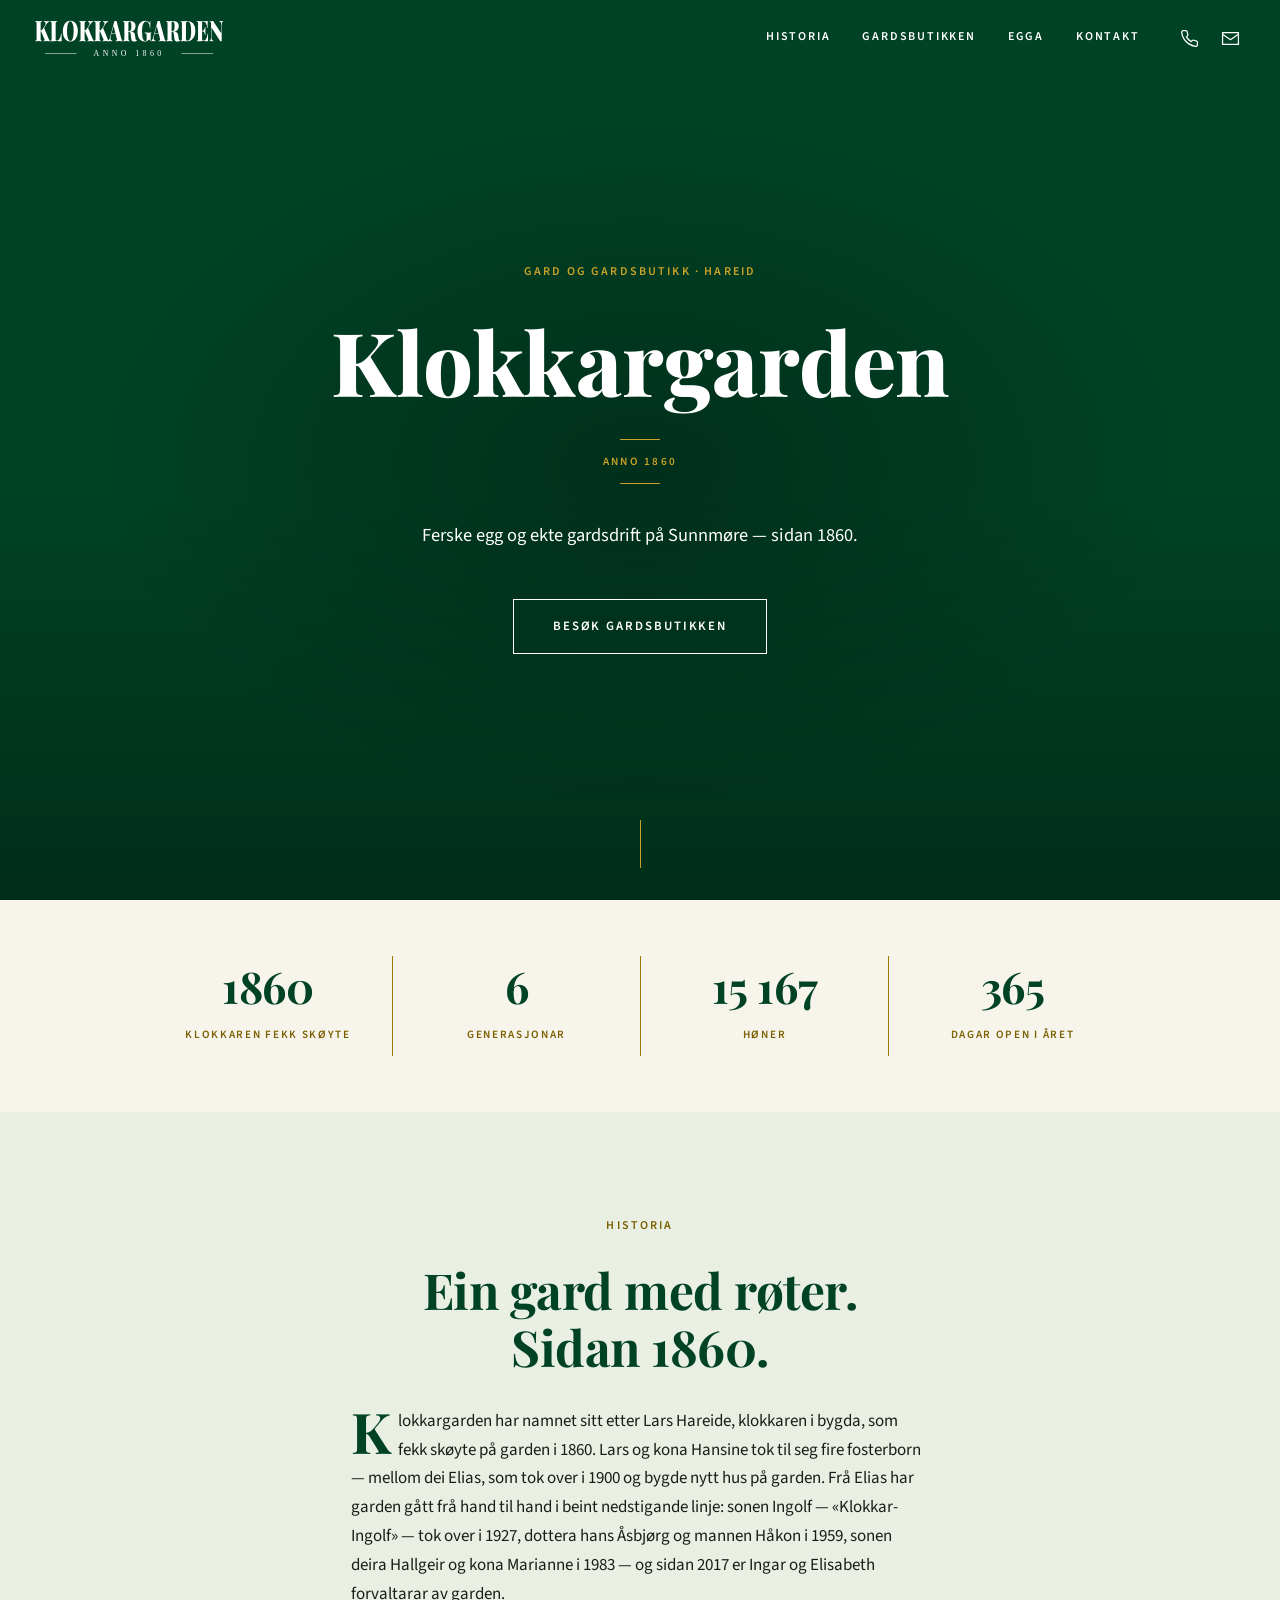
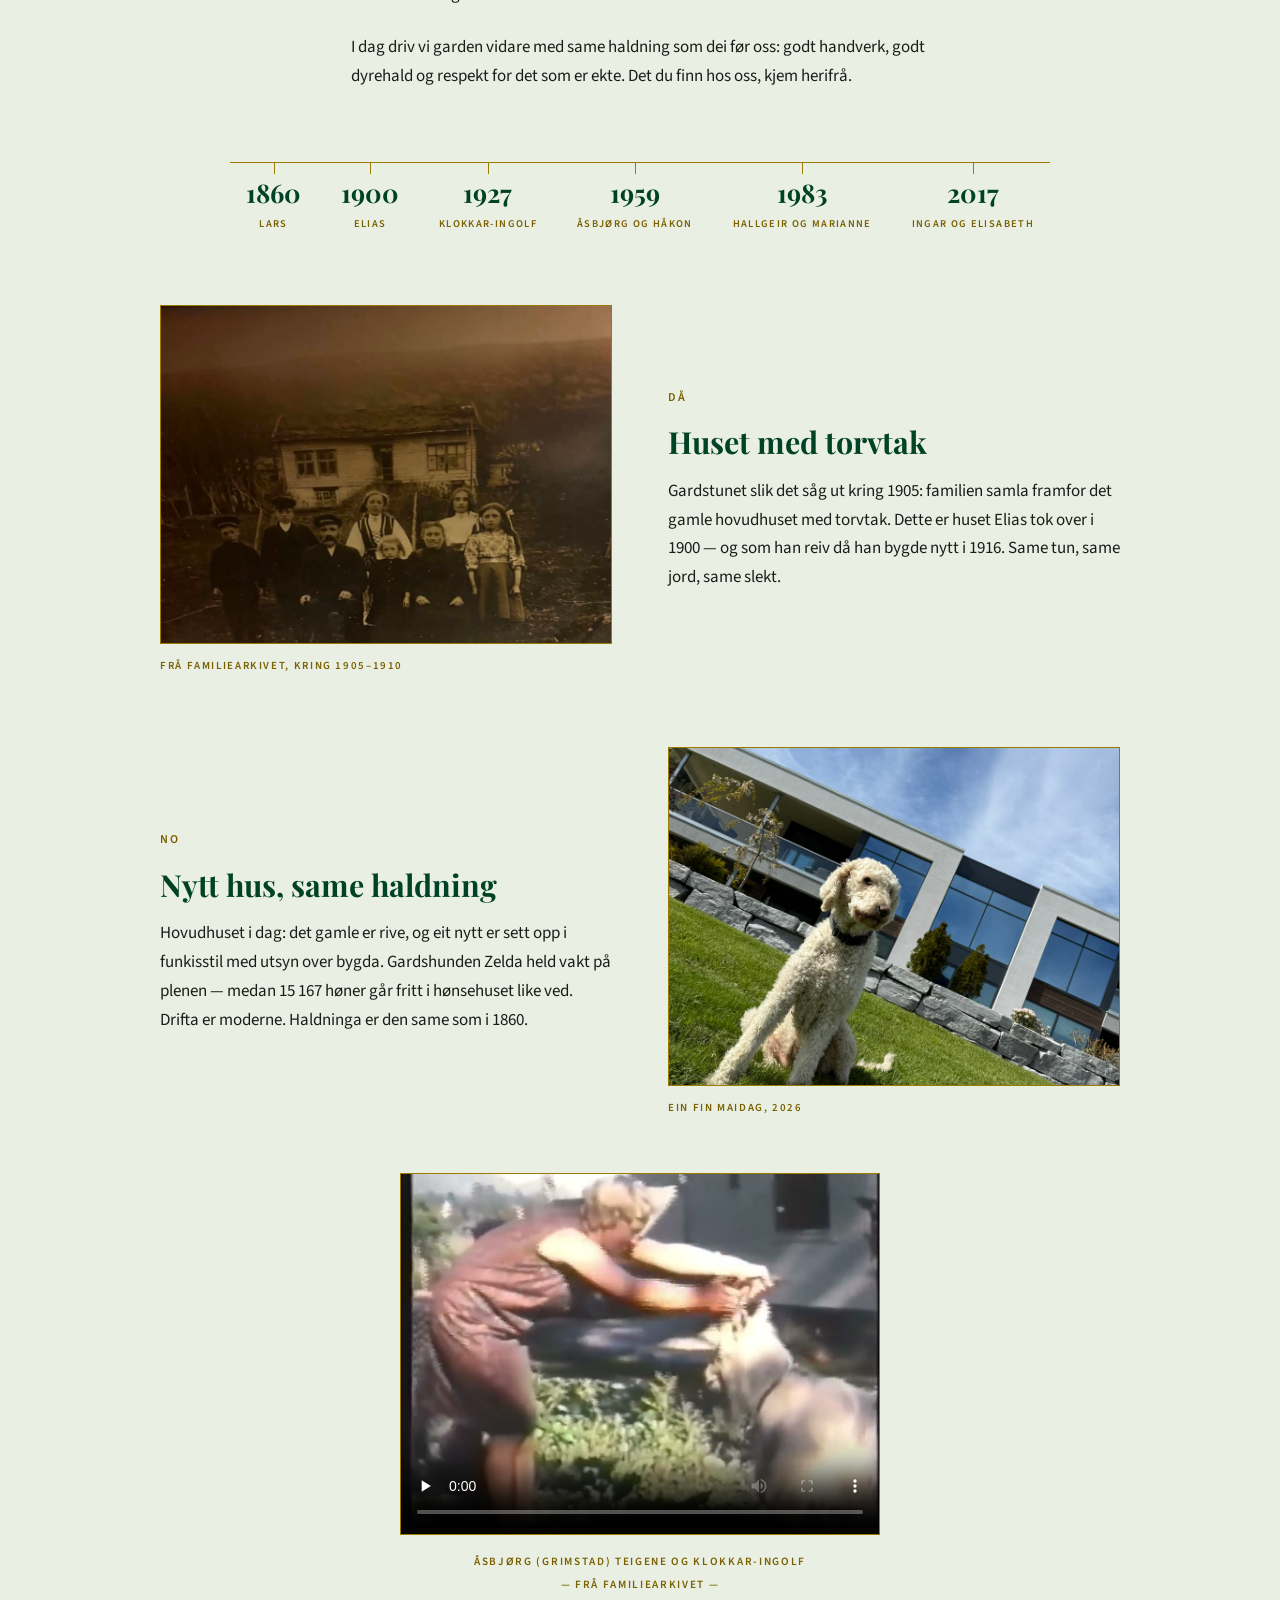
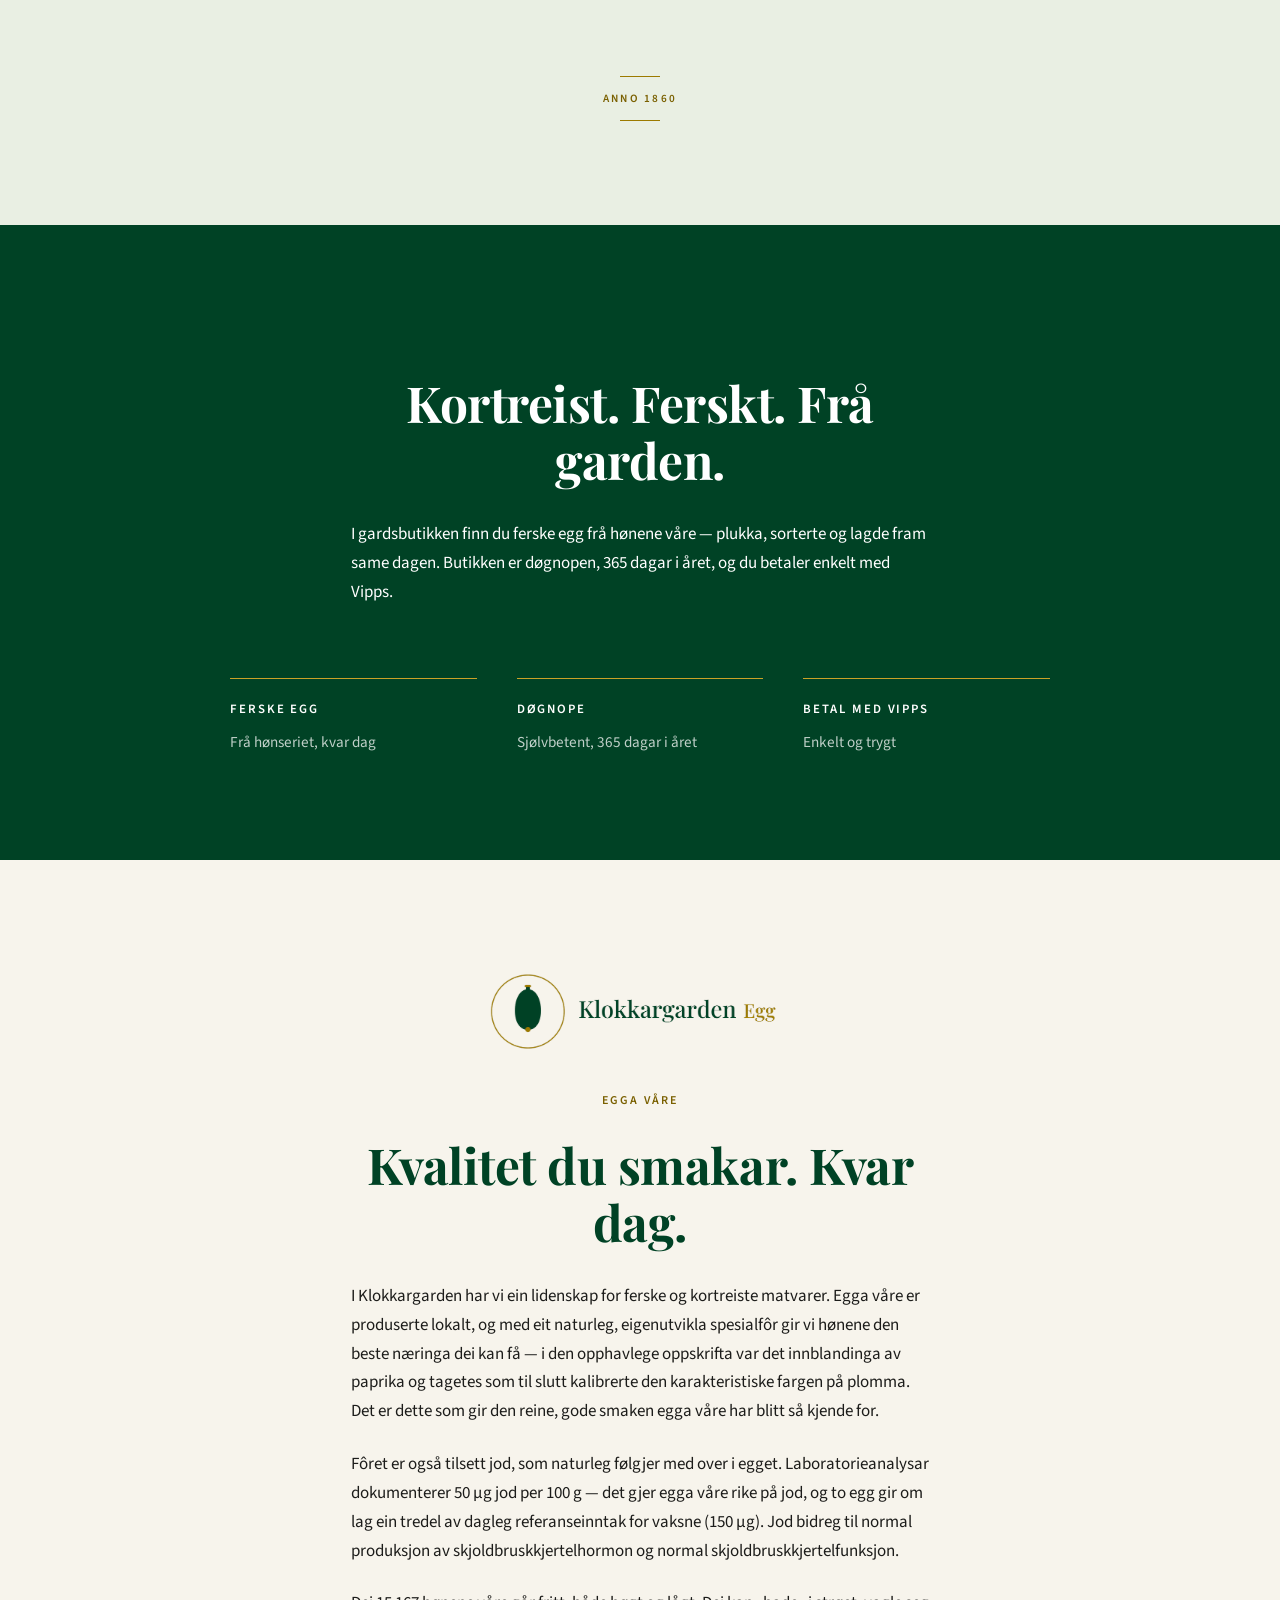
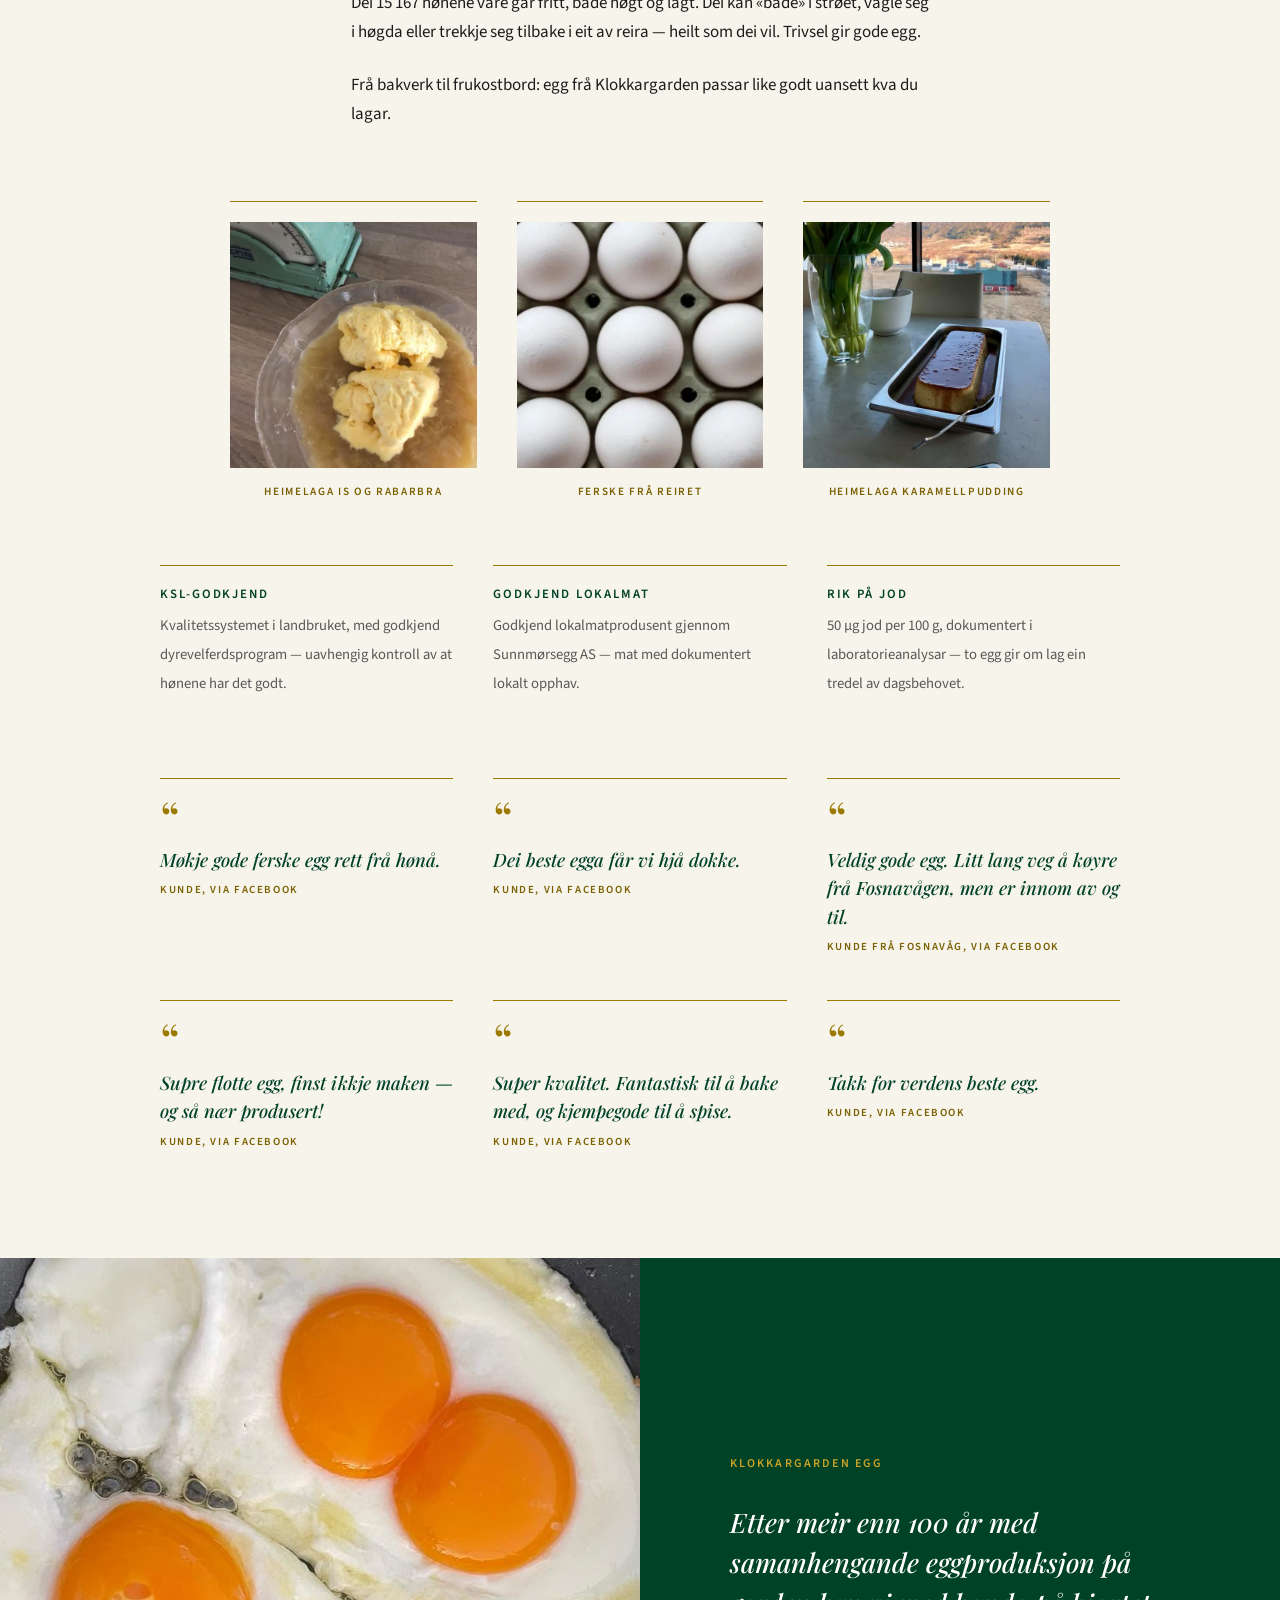
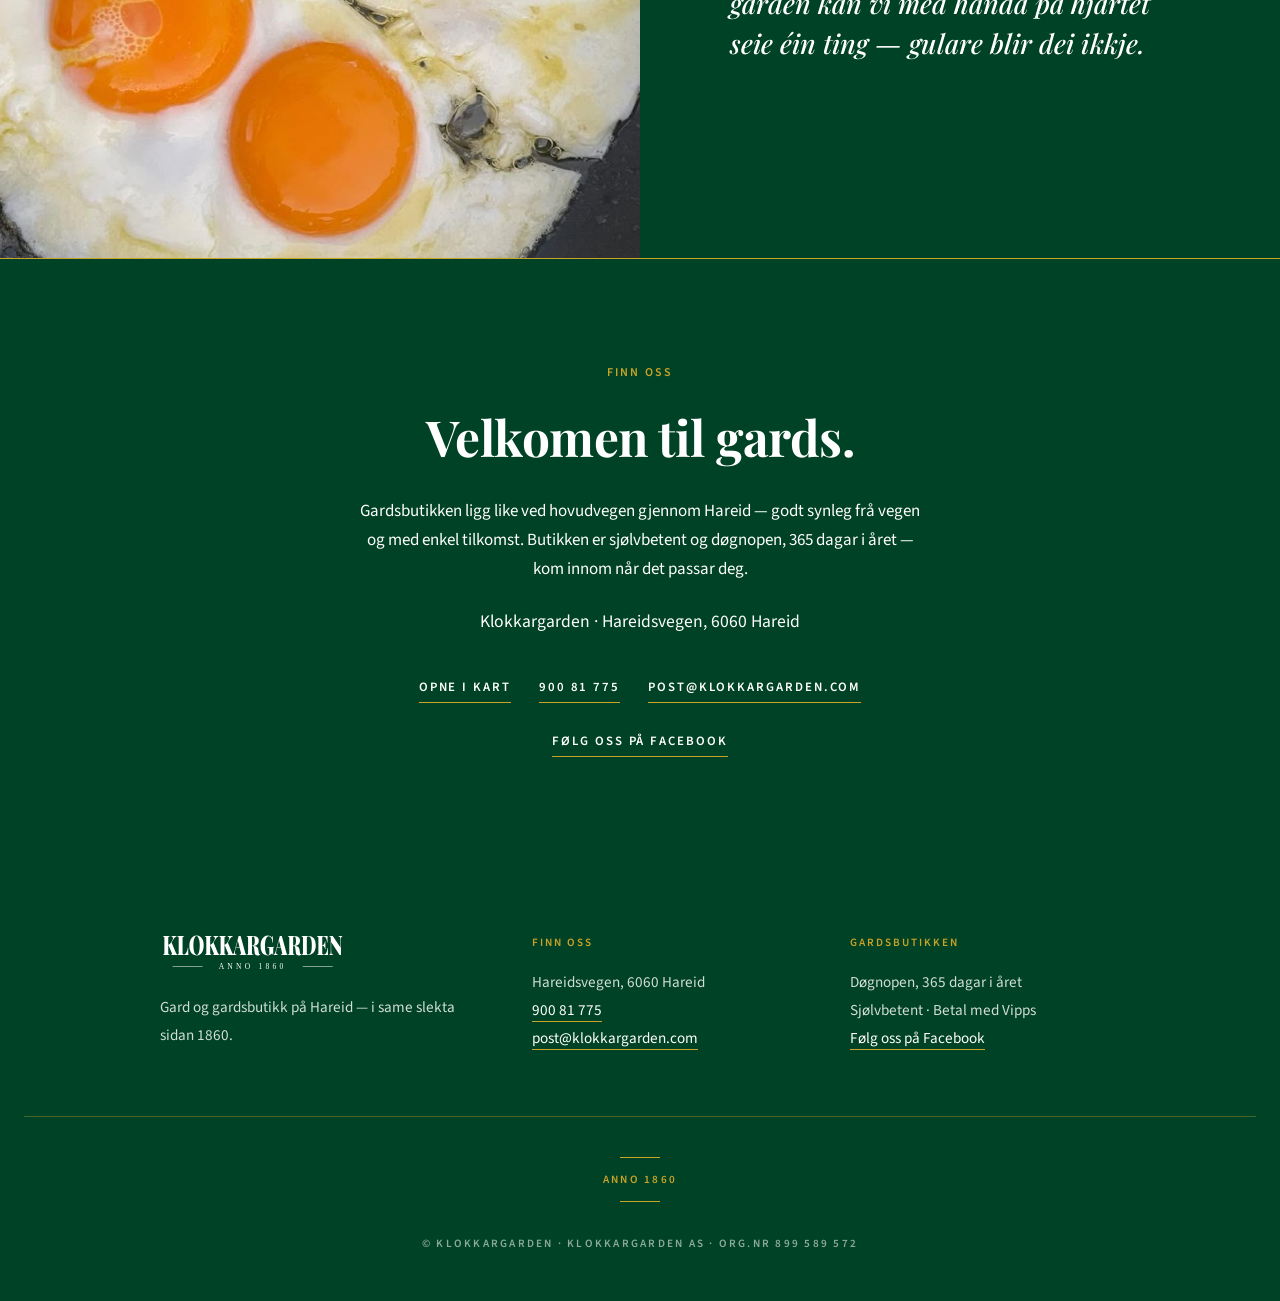
==== index.html @ b6d3182a "Historia: Då/No som redaksjonelle kapittel; dokumentasjonsrad med KSL, Lokalmat og jod Co-Authored-B" ====
<!DOCTYPE html>
<html lang="nn">
<head>
<meta charset="UTF-8">
<meta name="viewport" content="width=device-width, initial-scale=1.0">
<title>Klokkargarden — Gard og gardsbutikk på Hareid, sidan 1860</title>
<meta name="description" content="Klokkargarden på Hareid — ferske egg og ekte gardsdrift på Sunnmøre sidan 1860. Sjølvbetent gardsbutikk, døgnopen 365 dagar i året.">
<link rel="canonical" href="https://klokkargarden.com/">
<link rel="icon" type="image/png" href="assets/favicon.png">
<link rel="apple-touch-icon" href="/apple-touch-icon.png">
<meta name="theme-color" content="#004225">
<meta property="og:type" content="website">
<meta property="og:site_name" content="Klokkargarden">
<meta property="og:title" content="Klokkargarden — Gard og gardsbutikk på Hareid, sidan 1860">
<meta property="og:description" content="Ferske egg og ekte gardsdrift på Sunnmøre sidan 1860. Sjølvbetent gardsbutikk ved Hareidsvegen — døgnopen 365 dagar i året, betal med Vipps.">
<meta property="og:url" content="https://klokkargarden.com/">
<meta property="og:image" content="https://klokkargarden.com/assets/og-bilete.jpg">
<meta property="og:image:width" content="1200">
<meta property="og:image:height" content="630">
<meta property="og:locale" content="nn_NO">
<meta name="twitter:card" content="summary_large_image">
<script type="application/ld+json">
{
  "@context": "https://schema.org",
  "@type": "GroceryStore",
  "name": "Klokkargarden",
  "legalName": "Klokkargarden AS",
  "taxID": "899589572",
  "url": "https://klokkargarden.com/",
  "image": "https://klokkargarden.com/assets/og-bilete.jpg",
  "logo": "https://klokkargarden.com/assets/logo-512.png",
  "description": "Gardsbutikk med ferske egg frå eigen gard på Hareid, Sunnmøre. Sjølvbetent og døgnopen, 365 dagar i året.",
  "foundingDate": "1860",
  "openingHoursSpecification": {
    "@type": "OpeningHoursSpecification",
    "dayOfWeek": ["Monday","Tuesday","Wednesday","Thursday","Friday","Saturday","Sunday"],
    "opens": "00:00",
    "closes": "23:59"
  },
  "address": {
    "@type": "PostalAddress",
    "streetAddress": "Hareidsvegen",
    "postalCode": "6060",
    "addressLocality": "Hareid",
    "addressCountry": "NO"
  },
  "geo": {
    "@type": "GeoCoordinates",
    "latitude": 62.3740137,
    "longitude": 6.0273608
  },
  "sameAs": ["https://www.facebook.com/klokkargard1"],
  "email": "post@klokkargarden.com",
  "telephone": "+47 900 81 775",
  "paymentAccepted": "Vipps"
}
</script>
<link rel="preconnect" href="https://fonts.googleapis.com">
<link rel="preconnect" href="https://fonts.gstatic.com" crossorigin>
<link href="https://fonts.googleapis.com/css2?family=Playfair+Display:ital,wght@0,700;0,800;1,500&family=Source+Sans+3:wght@400;600&display=swap" rel="stylesheet">
<style>
  :root {
    --brg:   #004225;
    --gold:  #9C7A00;
    --cream: #F7F4EC;
    --ink:   #1C1C1A;
    --white: #FFFFFF;
    --gold-on-green: #C9A227; /* gull må lysnast marginalt på mørk grøn for lesbarheit i små grader */
    --gold-ink: #7A6000; /* mørkna gull for liten tekst på lyse flater — WCAG-kontrast; linjer/border held --gold */
  }

  * { margin: 0; padding: 0; box-sizing: border-box; }

  html { scroll-behavior: smooth; }

  body {
    font-family: "Source Sans 3", "Segoe UI", sans-serif;
    font-weight: 400;
    font-size: 1.0625rem;
    line-height: 1.7;
    color: var(--ink);
    background: var(--cream);
    -webkit-font-smoothing: antialiased;
  }

  h1, h2, .logo { font-family: "Playfair Display", Georgia, serif; }

  a { color: inherit; }

  /* ---------- Gjenbrukte element ---------- */

  .eyebrow {
    display: block;
    font-size: 0.75rem;
    font-weight: 600;
    letter-spacing: 0.18em;
    text-transform: uppercase;
  }

  .anno {
    display: flex;
    flex-direction: column;
    align-items: center;
    gap: 0.75rem;
    color: var(--gold-ink);
  }
  .anno::before,
  .anno::after {
    content: "";
    width: 40px;
    height: 1px;
    background: var(--gold);
  }
  .anno span {
    font-size: 0.7rem;
    font-weight: 600;
    letter-spacing: 0.2em;
    text-transform: uppercase;
  }
  .on-green .anno,
  .hero .anno,
  footer .anno { color: var(--gold-on-green); }
  .on-green .anno::before, .on-green .anno::after,
  .hero .anno::before, .hero .anno::after,
  footer .anno::before, footer .anno::after { background: var(--gold-on-green); }

  .section {
    padding: 6.5rem 1.5rem;
  }

  a:focus-visible {
    outline: 2px solid var(--gold);
    outline-offset: 3px;
  }
  nav a:focus-visible, .hero a:focus-visible, .on-green a:focus-visible, footer a:focus-visible {
    outline-color: var(--gold-on-green);
  }
  .section-inner {
    max-width: 640px;
    margin: 0 auto;
    text-align: center;
  }
  .section .eyebrow { color: var(--gold-ink); margin-bottom: 1.5rem; }
  .section h2 {
    font-weight: 700;
    font-size: clamp(2.2rem, 4.6vw, 3.1rem);
    letter-spacing: -0.01em;
    line-height: 1.15;
    color: var(--brg);
    margin-bottom: 2rem;
  }
  .section p {
    max-width: 34em;
    margin: 0 auto 1.4em;
    text-align: left;
  }
  .section p:last-of-type { margin-bottom: 0; }

  .on-green { background: var(--brg); color: var(--white); }
  .on-green h2 { color: var(--white); }
  .on-green .eyebrow { color: var(--gold-on-green); }

  /* ---------- Navigasjon ---------- */

  nav {
    position: fixed;
    top: 0; left: 0; right: 0;
    z-index: 100;
    display: flex;
    align-items: center;
    justify-content: space-between;
    padding: 1.1rem 2rem;
    color: var(--white);
    background: transparent;
    transition: background 0.35s ease, padding 0.35s ease;
  }
  nav.scrolled { background: var(--brg); padding: 0.8rem 2rem; }
  .logo {
    display: block;
    text-decoration: none;
  }
  .logo img {
    display: block;
    height: 42px;
    width: auto;
  }
  .nav-hogre {
    display: flex;
    align-items: center;
    gap: 2rem;
  }
  .nav-links {
    display: flex;
    gap: 2rem;
  }
  .nav-ikon {
    display: flex;
    align-items: center;
    gap: 0.4rem;
  }
  .ring {
    display: flex;
    align-items: center;
    justify-content: center;
    padding: 0.5rem;
    transition: color 0.25s ease;
  }
  .ring svg {
    width: 19px;
    height: 19px;
    flex-shrink: 0;
  }
  .ring:hover { color: var(--gold-on-green); }
  @media (max-width: 700px) {
    .nav-ikon { margin-right: -0.5rem; }
    .ring svg { width: 21px; height: 21px; }
  }
  .nav-links a {
    font-size: 0.75rem;
    font-weight: 600;
    letter-spacing: 0.15em;
    text-transform: uppercase;
    text-decoration: none;
    padding-bottom: 2px;
    border-bottom: 1px solid transparent;
    transition: border-color 0.25s ease;
  }
  .nav-links a:hover { border-color: var(--gold-on-green); }
  @media (max-width: 700px) {
    .nav-links { display: none; }
  }

  /* ---------- Hero ---------- */

  .hero {
    position: relative;
    min-height: 100vh;
    min-height: 100svh;
    display: flex;
    flex-direction: column;
    align-items: center;
    justify-content: center;
    text-align: center;
    padding: 6rem 1.5rem 5rem;
    background: var(--brg);
    color: var(--white);
    overflow: hidden;
  }
  .hero-media {
    position: absolute;
    inset: 0;
    width: 100%;
    height: 100%;
    object-fit: cover;
  }
  .hero-overlay {
    position: absolute;
    inset: 0;
    /* 0.7 (ikke briefens 0.55): råvideoen er svært lys — kontrastkravet for hvit tekst styrer */
    /* radiell mørkning bak tekstblokka: gullteksten treng ro mot dei kvite hønene */
    background:
      radial-gradient(ellipse 42% 38% at 50% 52%, rgba(0,28,16,0.5) 0%, rgba(0,28,16,0) 100%),
      linear-gradient(to bottom, rgba(0,0,0,0) 55%, rgba(0,20,11,0.45) 100%),
      rgba(0,66,37,0.7);
  }
  .hero-content {
    position: relative;
    z-index: 1;
    display: flex;
    flex-direction: column;
    align-items: center;
  }
  .hero .eyebrow { color: var(--gold-on-green); margin-bottom: 2rem; }
  .hero h1 {
    font-weight: 800;
    font-size: clamp(3rem, 9vw, 5.5rem);
    line-height: 1.05;
    margin-bottom: 2rem;
  }
  .hero .anno { margin-bottom: 2.25rem; }
  .hero-sub {
    font-size: 1.15rem;
    max-width: 30em;
    margin-bottom: 3rem;
  }
  .cta {
    display: inline-block;
    padding: 0.95rem 2.4rem;
    border: 1px solid var(--white);
    background: transparent;
    color: var(--white);
    font-size: 0.8rem;
    font-weight: 600;
    letter-spacing: 0.15em;
    text-transform: uppercase;
    text-decoration: none;
    transition: background 0.3s ease, color 0.3s ease;
  }
  .cta:hover { background: var(--white); color: var(--brg); }

  .scroll-cue {
    position: absolute;
    bottom: 2rem;
    left: 50%;
    z-index: 1;
    width: 1px;
    height: 48px;
    background: var(--gold-on-green);
    animation: cue 2.4s ease-in-out infinite;
  }
  @keyframes cue {
    0%, 100% { opacity: 0.25; transform: scaleY(0.6); transform-origin: top; }
    50%      { opacity: 1;    transform: scaleY(1);   transform-origin: top; }
  }

  /* Hero-lastesekvens */
  .hero-seq {
    opacity: 0;
    transform: translateY(12px);
    animation: seq 0.6s ease forwards;
    animation-delay: var(--d, 0s);
  }
  @keyframes seq {
    to { opacity: 1; transform: translateY(0); }
  }

  /* ---------- Historia ---------- */

  .historia { background: #E9EFE3; }
  .historia .anno { margin-top: 5rem; }

  /* Anfang i bygdebok-stil */
  .historia .section-inner > p:first-of-type::first-letter {
    font-family: "Playfair Display", Georgia, serif;
    font-weight: 700;
    font-size: 3.3em;
    line-height: 0.8;
    float: left;
    padding: 0.04em 0.12em 0 0;
    color: var(--brg);
  }

  .tidslinje {
    display: flex;
    justify-content: space-between;
    max-width: 820px;
    margin: 4.5rem auto 0;
    position: relative;
    padding: 0 1rem;
  }
  .tidslinje::before {
    content: "";
    position: absolute;
    top: 0;
    left: 0;
    right: 0;
    height: 1px;
    background: var(--gold);
  }
  .tid {
    display: flex;
    flex-direction: column;
    align-items: center;
    padding-top: 1.1rem;
    position: relative;
    max-width: 8.5em;
  }
  .tid::before {
    content: "";
    position: absolute;
    top: 0;
    left: 50%;
    width: 1px;
    height: 0.7rem;
    background: var(--gold);
  }
  .aar {
    font-family: "Playfair Display", Georgia, serif;
    font-weight: 700;
    font-size: 1.6rem;
    line-height: 1;
    color: var(--brg);
  }
  .kven {
    margin-top: 0.6rem;
    font-size: 0.65rem;
    font-weight: 600;
    letter-spacing: 0.13em;
    text-transform: uppercase;
    line-height: 1.7;
    text-align: center;
    color: var(--gold-ink);
  }
  @media (max-width: 700px) {
    .tidslinje {
      flex-direction: column;
      gap: 1.9rem;
      max-width: 260px;
      padding: 0 0 0 1.6rem;
    }
    .tidslinje::before {
      top: 0.3rem;
      bottom: 0.3rem;
      right: auto;
      height: auto;
      width: 1px;
    }
    .tid {
      flex-direction: row;
      align-items: baseline;
      gap: 1rem;
      padding-top: 0;
      max-width: none;
    }
    .tid::before {
      top: 50%;
      left: -1.6rem;
      width: 0.9rem;
      height: 1px;
    }
    .kven { margin-top: 0; text-align: left; }
  }

  .arkiv {
    max-width: 480px;
    margin: 3.5rem auto 0;
  }
  .arkiv video,
  .arkiv img {
    display: block;
    width: 100%;
    border: 1px solid var(--gold);
  }
  /* Då / No — redaksjonelle todelte kapittel */
  .kapittel {
    display: grid;
    grid-template-columns: 1fr 1fr;
    gap: 3.5rem;
    align-items: center;
    max-width: 960px;
    margin: 4.5rem auto 0;
    text-align: left;
  }
  .kapittel figure { margin: 0; }
  .kapittel img {
    display: block;
    width: 100%;
    aspect-ratio: 4 / 3;
    object-fit: cover;
    border: 1px solid var(--gold);
    background: #E3E9DE;
  }
  .kapittel figcaption {
    margin-top: 0.8rem;
    font-size: 0.68rem;
    font-weight: 600;
    letter-spacing: 0.15em;
    text-transform: uppercase;
    color: var(--gold-ink);
  }
  .kapittel--omvend figure { order: 2; }
  .kapittel .eyebrow { color: var(--gold-ink); margin-bottom: 1rem; }
  .kapittel h3 {
    font-family: "Playfair Display", Georgia, serif;
    font-weight: 700;
    font-size: clamp(1.5rem, 2.4vw, 1.9rem);
    line-height: 1.2;
    color: var(--brg);
    margin-bottom: 1rem;
  }
  .kapittel p { max-width: none; margin: 0; }
  @media (max-width: 700px) {
    .kapittel { grid-template-columns: 1fr; gap: 1.6rem; max-width: 480px; margin-top: 3.5rem; }
    .kapittel--omvend figure { order: 0; }
  }
  .bilderekke {
    display: grid;
    grid-template-columns: repeat(3, 1fr);
    gap: 2.5rem;
    max-width: 820px;
    margin: 4.5rem auto 0;
  }
  .bilderekke figure {
    border-top: 1px solid var(--gold);
    padding-top: 1.25rem;
  }
  .bilderekke img {
    display: block;
    width: 100%;
    aspect-ratio: 1 / 1;
    object-fit: cover;
    background: #E3E9DE; /* plassholdar medan lazy-bilete lastar */
  }
  .arkiv img { background: #E3E9DE; }
  .bilderekke figcaption {
    margin-top: 0.85rem;
    font-size: 0.7rem;
    font-weight: 600;
    letter-spacing: 0.15em;
    text-transform: uppercase;
    color: var(--gold-ink);
    text-align: center;
  }
  @media (max-width: 700px) {
    .bilderekke { grid-template-columns: 1fr; gap: 2rem; max-width: 480px; }
  }

  /* ---------- Nøkkeltal-stripe ---------- */

  .tal {
    display: grid;
    grid-template-columns: repeat(4, 1fr);
    max-width: 1040px;
    margin: 0 auto;
    padding: 3.5rem 1.5rem;
  }
  .tal-item {
    text-align: center;
    padding: 0.5rem 1rem;
    border-left: 1px solid var(--gold);
  }
  .tal-item:first-child { border-left: 0; }
  .tal-item strong {
    display: block;
    font-family: "Playfair Display", Georgia, serif;
    font-weight: 700;
    font-size: clamp(2.2rem, 3.4vw, 3rem);
    letter-spacing: -0.01em;
    line-height: 1.05;
    color: var(--brg);
    margin-bottom: 0.6rem;
  }
  .tal-item span {
    font-size: 0.7rem;
    font-weight: 600;
    letter-spacing: 0.15em;
    text-transform: uppercase;
    color: var(--gold-ink);
  }
  @media (max-width: 700px) {
    .tal { grid-template-columns: 1fr 1fr; row-gap: 2rem; padding: 2.5rem 1rem; }
    .tal-item:nth-child(3) { border-left: 0; }
  }

  /* ---------- Kundeomtalar ---------- */

  .omtalar {
    display: grid;
    grid-template-columns: repeat(3, 1fr);
    gap: 2.5rem;
    max-width: 960px;
    margin: 5rem auto 0;
  }
  .omtale {
    border-top: 1px solid var(--gold);
    padding-top: 1.5rem;
    text-align: left;
  }
  .omtale::before {
    content: "\201C";
    display: block;
    font-family: "Playfair Display", Georgia, serif;
    font-size: 3rem;
    line-height: 0.6;
    color: var(--gold);
    margin-bottom: 0.9rem;
  }
  .omtale p {
    font-family: "Playfair Display", Georgia, serif;
    font-style: italic;
    font-weight: 500;
    font-size: 1.15rem;
    line-height: 1.55;
    color: var(--brg);
    margin: 0 0 1rem;
    max-width: none;
  }
  .omtale cite {
    font-style: normal;
    font-size: 0.68rem;
    font-weight: 600;
    letter-spacing: 0.15em;
    text-transform: uppercase;
    color: var(--gold-ink);
  }
  @media (max-width: 700px) {
    .omtalar { grid-template-columns: 1fr; gap: 2.25rem; max-width: 480px; }
  }

  /* ---------- Signatur: plomma mot mørk grøn ---------- */

  .signatur {
    display: grid;
    grid-template-columns: 1fr 1fr;
    background: var(--brg);
    color: var(--white);
    border-bottom: 1px solid var(--gold-on-green);
  }
  .signatur img {
    display: block;
    width: 100%;
    height: 100%;
    min-height: 460px;
    max-height: 600px;
    object-fit: cover;
  }
  .signatur-tekst {
    display: flex;
    flex-direction: column;
    justify-content: center;
    padding: 5rem 7vw;
  }
  .signatur-tekst .eyebrow { color: var(--gold-on-green); margin-bottom: 1.75rem; }
  .signatur-tekst p {
    font-family: "Playfair Display", Georgia, serif;
    font-style: italic;
    font-weight: 500;
    font-size: clamp(1.4rem, 2.1vw, 1.85rem);
    line-height: 1.5;
    max-width: 19em;
  }
  @media (max-width: 800px) {
    .signatur { grid-template-columns: 1fr; }
    .signatur img { min-height: 0; aspect-ratio: 4 / 3; }
    .signatur-tekst { padding: 3.5rem 1.5rem 4.5rem; }
  }

  .egg-merke {
    display: block;
    width: 300px;
    max-width: 80%;
    height: auto;
    margin: 0 auto 2rem;
  }

  .merker {
    display: grid;
    grid-template-columns: repeat(3, 1fr);
    gap: 2.5rem;
    max-width: 960px;
    margin: 4rem auto 0;
    text-align: left;
  }
  .merke {
    border-top: 1px solid var(--gold);
    padding-top: 1.1rem;
  }
  .merke strong {
    display: block;
    font-size: 0.8rem;
    font-weight: 600;
    letter-spacing: 0.15em;
    text-transform: uppercase;
    color: var(--brg);
    margin-bottom: 0.35rem;
  }
  .merke span {
    font-size: 0.92rem;
    color: rgba(28, 28, 26, 0.72);
  }
  @media (max-width: 700px) {
    .merker { grid-template-columns: 1fr; gap: 2rem; max-width: 480px; }
  }

  .section p.punchline {
    margin-top: 2.5rem;
    text-align: center;
    font-family: "Playfair Display", Georgia, serif;
    font-style: italic;
    font-weight: 500;
    font-size: 1.2rem;
    line-height: 1.6;
    color: var(--brg);
  }

  .arkiv figcaption {
    margin-top: 1rem;
    font-size: 0.7rem;
    font-weight: 600;
    letter-spacing: 0.15em;
    text-transform: uppercase;
    line-height: 2;
    color: var(--gold-ink);
    text-align: center;
  }

  /* ---------- Gardsbutikken ---------- */

  .info-row {
    display: grid;
    grid-template-columns: repeat(3, 1fr);
    gap: 2.5rem;
    max-width: 820px;
    margin: 4.5rem auto 0;
    text-align: left;
  }
  .info-item {
    border-top: 1px solid var(--gold-on-green);
    padding-top: 1.25rem;
  }
  .info-item strong {
    display: block;
    font-size: 0.8rem;
    font-weight: 600;
    letter-spacing: 0.15em;
    text-transform: uppercase;
    margin-bottom: 0.4rem;
  }
  .info-item span {
    font-size: 0.95rem;
    color: rgba(255,255,255,0.75);
  }
  @media (max-width: 700px) {
    .info-row { grid-template-columns: 1fr; gap: 2rem; }
  }

  /* ---------- Kontakt / footer ---------- */

  .section p.adresse {
    font-size: 1.1rem;
    margin-bottom: 2.5rem;
  }
  .kontakt-lenker {
    display: flex;
    flex-wrap: wrap;
    justify-content: center;
    align-items: center;
    gap: 1.75rem;
  }
  .lenke-sek {
    font-size: 0.8rem;
    font-weight: 600;
    letter-spacing: 0.15em;
    text-transform: uppercase;
    text-decoration: none;
    padding-bottom: 3px;
    border-bottom: 1px solid var(--gold-on-green);
    transition: color 0.25s ease;
  }
  .lenke-sek:hover { color: var(--gold-on-green); }

  footer {
    background: var(--brg);
    color: var(--white);
    padding: 5rem 1.5rem 3rem;
  }
  .footer-inner {
    display: grid;
    grid-template-columns: 1.2fr 1fr 1fr;
    gap: 3rem;
    max-width: 960px;
    margin: 0 auto 4rem;
  }
  .footer-logo { display: block; height: 40px; width: auto; margin-bottom: 1.25rem; }
  .footer-kol h3 {
    font-family: "Source Sans 3", "Segoe UI", sans-serif;
    font-size: 0.7rem;
    font-weight: 600;
    letter-spacing: 0.18em;
    text-transform: uppercase;
    color: var(--gold-on-green);
    margin-bottom: 1rem;
  }
  .footer-kol p {
    font-size: 0.95rem;
    line-height: 1.85;
    color: rgba(255, 255, 255, 0.82);
  }
  .footer-kol a {
    color: var(--white);
    text-decoration: none;
    border-bottom: 1px solid var(--gold-on-green);
    transition: color 0.25s ease;
  }
  .footer-kol a:hover { color: var(--gold-on-green); }
  .footer-botn {
    text-align: center;
    border-top: 1px solid rgba(201, 162, 39, 0.35);
    padding-top: 2.5rem;
  }
  footer .anno { margin-bottom: 2rem; }
  @media (max-width: 700px) {
    .footer-inner { grid-template-columns: 1fr; gap: 2.25rem; text-align: center; }
    .footer-logo { margin-left: auto; margin-right: auto; }
  }
  .copyright {
    font-size: 0.7rem;
    font-weight: 600;
    letter-spacing: 0.2em;
    text-transform: uppercase;
    color: rgba(255,255,255,0.55);
  }

  /* ---------- Scroll-reveal ---------- */

  .reveal {
    opacity: 0;
    transform: translateY(12px);
    transition: opacity 0.6s ease, transform 0.6s ease;
  }
  .reveal.in { opacity: 1; transform: translateY(0); }

  /* ---------- Redusert bevegelse ---------- */

  @media (prefers-reduced-motion: reduce) {
    html { scroll-behavior: auto; }
    .hero-seq, .reveal {
      opacity: 1;
      transform: none;
      animation: none;
      transition: none;
    }
    .scroll-cue { display: none; }
  }
</style>
</head>
<body>

<nav id="nav">
  <a class="logo" href="#"><img src="assets/logo.svg" alt="Klokkargarden — Anno 1860"></a>
  <div class="nav-hogre">
    <div class="nav-links">
      <a href="#historia">Historia</a>
      <a href="#gardsbutikken">Gardsbutikken</a>
      <a href="#egga">Egga</a>
      <a href="#kontakt">Kontakt</a>
    </div>
    <div class="nav-ikon">
      <a class="ring" href="tel:+4790081775" aria-label="Ring Klokkargarden, 900 81 775">
        <svg viewBox="0 0 24 24" fill="none" stroke="currentColor" stroke-width="1.6" stroke-linecap="round" stroke-linejoin="round" aria-hidden="true"><path d="M22 16.9v3a2 2 0 0 1-2.2 2 19.8 19.8 0 0 1-8.6-3.1 19.5 19.5 0 0 1-6-6A19.8 19.8 0 0 1 2.1 4.2 2 2 0 0 1 4.1 2h3a2 2 0 0 1 2 1.7c.1 1 .4 2 .7 2.9a2 2 0 0 1-.5 2.1L8.1 10a16 16 0 0 0 6 6l1.3-1.3a2 2 0 0 1 2.1-.5c.9.3 1.9.6 2.9.7a2 2 0 0 1 1.7 2z"/></svg>
      </a>
      <a class="ring" href="mailto:post@klokkargarden.com" aria-label="Send e-post til post@klokkargarden.com">
        <svg viewBox="0 0 24 24" fill="none" stroke="currentColor" stroke-width="1.6" stroke-linecap="round" stroke-linejoin="round" aria-hidden="true"><rect x="2" y="4.5" width="20" height="15"/><polyline points="2,6.5 12,13.5 22,6.5"/></svg>
      </a>
    </div>
  </div>
</nav>

<header class="hero">
  <video class="hero-media" id="heroVideo" autoplay muted loop playsinline
         poster="assets/hero-poster.jpg" aria-hidden="true">
    <source src="assets/hero.mp4" type="video/mp4">
  </video>
  <div class="hero-overlay"></div>
  <div class="hero-content">
    <span class="eyebrow hero-seq" style="--d:0.1s">Gard og gardsbutikk &middot; Hareid</span>
    <h1 class="hero-seq" style="--d:0.25s">Klokkargarden</h1>
    <div class="anno hero-seq" style="--d:0.4s"><span>Anno 1860</span></div>
    <p class="hero-sub hero-seq" style="--d:0.55s">Ferske egg og ekte gardsdrift p&aring; Sunnm&oslash;re &mdash; sidan 1860.</p>
    <a class="cta hero-seq" style="--d:0.7s" href="#gardsbutikken">Bes&oslash;k gardsbutikken</a>
  </div>
  <div class="scroll-cue" aria-hidden="true"></div>
</header>

<main>

  <div class="tal" aria-label="N&oslash;kkeltal for Klokkargarden">
    <div class="tal-item"><strong>1860</strong><span>Klokkaren fekk sk&oslash;yte</span></div>
    <div class="tal-item"><strong>6</strong><span>Generasjonar</span></div>
    <div class="tal-item"><strong>15&nbsp;167</strong><span>H&oslash;ner</span></div>
    <div class="tal-item"><strong>365</strong><span>Dagar open i &aring;ret</span></div>
  </div>

  <section class="section historia" id="historia">
    <div class="section-inner">
      <span class="eyebrow reveal">Historia</span>
      <h2 class="reveal">Ein gard med r&oslash;ter. Sidan&nbsp;1860.</h2>
      <p>Klokkargarden har namnet sitt etter Lars Hareide, klokkaren i bygda, som fekk sk&oslash;yte p&aring; garden i 1860. Lars og kona Hansine tok til seg fire fosterborn &mdash; mellom dei Elias, som tok over i 1900 og bygde nytt hus p&aring; garden. Fr&aring; Elias har garden g&aring;tt fr&aring; hand til hand i beint nedstigande linje: sonen Ingolf &mdash; &laquo;Klokkar-Ingolf&raquo; &mdash; tok over i 1927, dottera hans &Aring;sbj&oslash;rg og mannen H&aring;kon i 1959, sonen deira Hallgeir og kona Marianne i 1983 &mdash; og sidan 2017 er Ingar og Elisabeth forvaltarar av garden.</p>
      <p>I dag driv vi garden vidare med same haldning som dei f&oslash;r oss: godt handverk, godt dyrehald og respekt for det som er ekte. Det du finn hos oss, kjem herifr&aring;.</p>
    </div>
    <div class="tidslinje" aria-label="Eigarrekkja p&aring; Klokkargarden">
        <div class="tid"><span class="aar">1860</span><span class="kven">Lars</span></div>
        <div class="tid"><span class="aar">1900</span><span class="kven">Elias</span></div>
        <div class="tid"><span class="aar">1927</span><span class="kven">Klokkar-Ingolf</span></div>
        <div class="tid"><span class="aar">1959</span><span class="kven">&Aring;sbj&oslash;rg og&nbsp;H&aring;kon</span></div>
        <div class="tid"><span class="aar">1983</span><span class="kven">Hallgeir og&nbsp;Marianne</span></div>
        <div class="tid"><span class="aar">2017</span><span class="kven">Ingar og&nbsp;Elisabeth</span></div>
      </div>
      <div class="kapittel">
        <figure>
          <img src="assets/tunet-1905.jpg" alt="Familien samla framfor det gamle hovudhuset med torvtak p&aring; Klokkargarden" loading="lazy">
          <figcaption>Fr&aring; familiearkivet, kring 1905&ndash;1910</figcaption>
        </figure>
        <div class="kapittel-tekst">
          <span class="eyebrow">D&aring;</span>
          <h3>Huset med torvtak</h3>
          <p>Gardstunet slik det s&aring;g ut kring 1905: familien samla framfor det gamle hovudhuset med torvtak. Dette er huset Elias tok over i 1900 &mdash; og som han reiv d&aring; han bygde nytt i 1916. Same tun, same jord, same slekt.</p>
        </div>
      </div>
      <div class="kapittel kapittel--omvend">
        <figure>
          <img src="assets/huset-2026.jpg" alt="Hovudhuset i funkisstil med gardshunden Zelda p&aring; plenen" loading="lazy">
          <figcaption>Ein fin maidag, 2026</figcaption>
        </figure>
        <div class="kapittel-tekst">
          <span class="eyebrow">No</span>
          <h3>Nytt hus, same haldning</h3>
          <p>Hovudhuset i dag: det gamle er rive, og eit nytt er sett opp i funkisstil med utsyn over bygda. Gardshunden Zelda held vakt p&aring; plenen &mdash; medan 15&nbsp;167 h&oslash;ner g&aring;r fritt i h&oslash;nsehuset like ved. Drifta er moderne. Haldninga er den same som i 1860.</p>
        </div>
      </div>
      <figure class="arkiv">
        <video controls preload="none" playsinline poster="assets/historia-poster.jpg">
          <source src="assets/historia.mp4" type="video/mp4">
        </video>
        <figcaption>&Aring;sbj&oslash;rg (Grimstad) Teigene og Klokkar-Ingolf<br>&mdash; fr&aring; familiearkivet &mdash;</figcaption>
      </figure>
      <div class="anno"><span>Anno 1860</span></div>
  </section>

  <section class="section on-green" id="gardsbutikken">
    <div class="section-inner">
      <span class="eyebrow reveal">Gardsbutikken</span>
      <h2 class="reveal">Kortreist. Ferskt. Fr&aring; garden.</h2>
      <p>I gardsbutikken finn du ferske egg fr&aring; h&oslash;nene v&aring;re &mdash; plukka, sorterte og lagde fram same dagen. Butikken er d&oslash;gnopen, 365 dagar i &aring;ret, og du betaler enkelt med Vipps.</p>
    </div>
    <div class="info-row">
      <div class="info-item">
        <strong>Ferske egg</strong>
        <span>Fr&aring; h&oslash;nseriet, kvar dag</span>
      </div>
      <div class="info-item">
        <strong>D&oslash;gnope</strong>
        <span>Sj&oslash;lvbetent, 365 dagar i &aring;ret</span>
      </div>
      <div class="info-item">
        <strong>Betal med Vipps</strong>
        <span>Enkelt og trygt</span>
      </div>
    </div>
  </section>

  <section class="section" id="egga">
    <div class="section-inner">
      <img class="egg-merke" src="assets/egg-merke.png" alt="Klokkargarden Egg" loading="lazy">
      <span class="eyebrow reveal">Egga v&aring;re</span>
      <h2 class="reveal">Kvalitet du smakar. Kvar dag.</h2>
      <p>I Klokkargarden har vi ein lidenskap for ferske og kortreiste matvarer. Egga v&aring;re er produserte lokalt, og med eit naturleg, eigenutvikla spesialf&ocirc;r gir vi h&oslash;nene den beste n&aelig;ringa dei kan f&aring; &mdash; i den opphavlege oppskrifta var det innblandinga av paprika og tagetes som til slutt kalibrerte den karakteristiske fargen p&aring; plomma. Det er dette som gir den reine, gode smaken egga v&aring;re har blitt s&aring; kjende for.</p>
      <p>F&ocirc;ret er ogs&aring; tilsett jod, som naturleg f&oslash;lgjer med over i egget. Laboratorieanalysar dokumenterer 50&nbsp;&micro;g jod per 100&nbsp;g &mdash; det gjer egga v&aring;re rike p&aring; jod, og to egg gir om lag ein tredel av dagleg referanseinntak for vaksne (150&nbsp;&micro;g). Jod bidreg til normal produksjon av skjoldbruskkjertelhormon og normal skjoldbruskkjertelfunksjon.</p>
      <p>Dei 15&nbsp;167 h&oslash;nene v&aring;re g&aring;r fritt, b&aring;de h&oslash;gt og l&aring;gt. Dei kan &laquo;bade&raquo; i str&oslash;et, vagle seg i h&oslash;gda eller trekkje seg tilbake i eit av reira &mdash; heilt som dei vil. Trivsel gir gode egg.</p>
      <p>Fr&aring; bakverk til frukostbord: egg fr&aring; Klokkargarden passar like godt uansett kva du lagar.</p>
    </div>
    <div class="bilderekke">
      <figure>
        <img src="assets/is-rabarbra.jpg" alt="Heimelaga is med rabarbra ved sida av ei gammal kj&oslash;kkenvekt" loading="lazy">
        <figcaption>Heimelaga is og rabarbra</figcaption>
      </figure>
      <figure>
        <img src="assets/egg-brett.jpg" alt="Ferske kvite egg i brett, sett ovanfr&aring;" loading="lazy">
        <figcaption>Ferske fr&aring; reiret</figcaption>
      </figure>
      <figure>
        <img src="assets/karamellpudding.jpg" alt="Heimelaga karamellpudding med utsikt over bygda" loading="lazy">
        <figcaption>Heimelaga karamellpudding</figcaption>
      </figure>
    </div>
    <div class="merker">
      <div class="merke">
        <strong>KSL-godkjend</strong>
        <span>Kvalitetssystemet i landbruket, med godkjend dyrevelferdsprogram &mdash; uavhengig kontroll av at h&oslash;nene har det godt.</span>
      </div>
      <div class="merke">
        <strong>Godkjend Lokalmat</strong>
        <span>Godkjend lokalmatprodusent gjennom Sunnm&oslash;rsegg AS &mdash; mat med dokumentert lokalt opphav.</span>
      </div>
      <div class="merke">
        <strong>Rik p&aring; jod</strong>
        <span>50&nbsp;&micro;g jod per 100&nbsp;g, dokumentert i laboratorieanalysar &mdash; to egg gir om lag ein tredel av dagsbehovet.</span>
      </div>
    </div>
    <div class="omtalar" aria-label="Kundeomtalar">
      <figure class="omtale">
        <p>M&oslash;kje gode ferske egg rett fr&aring; h&oslash;n&aring;.</p>
        <cite>Kunde, via Facebook</cite>
      </figure>
      <figure class="omtale">
        <p>Dei beste egga f&aring;r vi hj&aring; dokke.</p>
        <cite>Kunde, via Facebook</cite>
      </figure>
      <figure class="omtale">
        <p>Veldig gode egg. Litt lang veg &aring; k&oslash;yre fr&aring; Fosnav&aring;gen, men er innom av og til.</p>
        <cite>Kunde fr&aring; Fosnav&aring;g, via Facebook</cite>
      </figure>
      <figure class="omtale">
        <p>Supre flotte egg, finst ikkje maken &mdash; og s&aring; n&aelig;r produsert!</p>
        <cite>Kunde, via Facebook</cite>
      </figure>
      <figure class="omtale">
        <p>Super kvalitet. Fantastisk til &aring; bake med, og kjempegode til &aring; spise.</p>
        <cite>Kunde, via Facebook</cite>
      </figure>
      <figure class="omtale">
        <p>Takk for verdens beste egg.</p>
        <cite>Kunde, via Facebook</cite>
      </figure>
    </div>
  </section>

  <section class="signatur" aria-label="Klokkargarden Egg">
    <img src="assets/plomme-stor.jpg" alt="Stekte egg med djupt oransje plommer" loading="lazy">
    <div class="signatur-tekst">
      <span class="eyebrow">Klokkargarden Egg</span>
      <p>Etter meir enn 100 &aring;r med samanhengande eggproduksjon p&aring; garden kan vi med handa p&aring; hjartet seie &eacute;in ting &mdash; gulare blir dei ikkje.</p>
    </div>
  </section>

  <section class="section on-green" id="kontakt" style="padding-bottom: 6rem;">
    <div class="section-inner">
      <span class="eyebrow reveal">Finn oss</span>
      <h2 class="reveal">Velkomen til gards.</h2>
      <p style="text-align:center;">Gardsbutikken ligg like ved hovudvegen gjennom Hareid &mdash; godt synleg fr&aring; vegen og med enkel tilkomst. Butikken er sj&oslash;lvbetent og d&oslash;gnopen, 365 dagar i &aring;ret &mdash; kom innom n&aring;r det passar deg.</p>
      <p class="adresse" style="text-align:center;">Klokkargarden &middot; Hareidsvegen, 6060 Hareid</p>
      <div class="kontakt-lenker">
        <a class="lenke-sek" href="https://maps.app.goo.gl/sHMasXteWBAqaZqo9" target="_blank" rel="noopener">Opne i kart</a>
        <a class="lenke-sek" href="tel:+4790081775">900 81 775</a>
        <a class="lenke-sek" href="mailto:post@klokkargarden.com">post@klokkargarden.com</a>
        <a class="lenke-sek" href="https://www.facebook.com/klokkargard1" target="_blank" rel="noopener">F&oslash;lg oss p&aring; Facebook</a>
      </div>
    </div>
  </section>

</main>

<footer>
  <div class="footer-inner">
    <div class="footer-kol">
      <img class="footer-logo" src="assets/logo.svg" alt="Klokkargarden &mdash; Anno 1860">
      <p>Gard og gardsbutikk p&aring; Hareid &mdash; i same slekta sidan 1860.</p>
    </div>
    <div class="footer-kol">
      <h3>Finn oss</h3>
      <p>Hareidsvegen, 6060 Hareid<br><a href="tel:+4790081775">900 81 775</a><br><a href="mailto:post@klokkargarden.com">post@klokkargarden.com</a></p>
    </div>
    <div class="footer-kol">
      <h3>Gardsbutikken</h3>
      <p>D&oslash;gnopen, 365 dagar i &aring;ret<br>Sj&oslash;lvbetent &middot; Betal med Vipps<br><a href="https://www.facebook.com/klokkargard1" target="_blank" rel="noopener">F&oslash;lg oss p&aring; Facebook</a></p>
    </div>
  </div>
  <div class="footer-botn">
    <div class="anno"><span>Anno 1860</span></div>
    <p class="copyright">&copy; Klokkargarden &middot; Klokkargarden AS &middot; Org.nr 899 589 572</p>
  </div>
</footer>

<script>
  // Nav: transparent over hero, BRG-bakgrunn ved scroll
  var nav = document.getElementById('nav');
  function onScroll() {
    nav.classList.toggle('scrolled', window.scrollY > 40);
  }
  window.addEventListener('scroll', onScroll, { passive: true });
  onScroll();

  // Scroll-reveal på seksjonsoverskrifter — éin gong, subtil
  var reduced = window.matchMedia('(prefers-reduced-motion: reduce)').matches;
  if (!reduced && 'IntersectionObserver' in window) {
    var io = new IntersectionObserver(function (entries) {
      entries.forEach(function (e) {
        if (e.isIntersecting) {
          e.target.classList.add('in');
          io.unobserve(e.target);
        }
      });
    }, { threshold: 0.12, rootMargin: '0px 0px -8% 0px' });
    document.querySelectorAll('.reveal').forEach(function (el) { io.observe(el); });
  } else {
    document.querySelectorAll('.reveal').forEach(function (el) { el.classList.add('in'); });
  }

  // Hero-video: ved redusert bevegelse eller feil, vis poster/BRG-flate
  var video = document.getElementById('heroVideo');
  if (reduced) {
    video.removeAttribute('autoplay');
    video.pause();
  }
  video.addEventListener('error', function () { video.remove(); }, true);
  var src = video.querySelector('source');
  if (src) src.addEventListener('error', function () { video.remove(); });
</script>
<!-- Cloudflare Web Analytics --><script type='module' src='https://static.cloudflareinsights.com/beacon.min.js' data-cf-beacon='{"token": "5409f454562a423ba7636570bc8f32d9"}'></script><!-- End Cloudflare Web Analytics -->
</body>
</html>
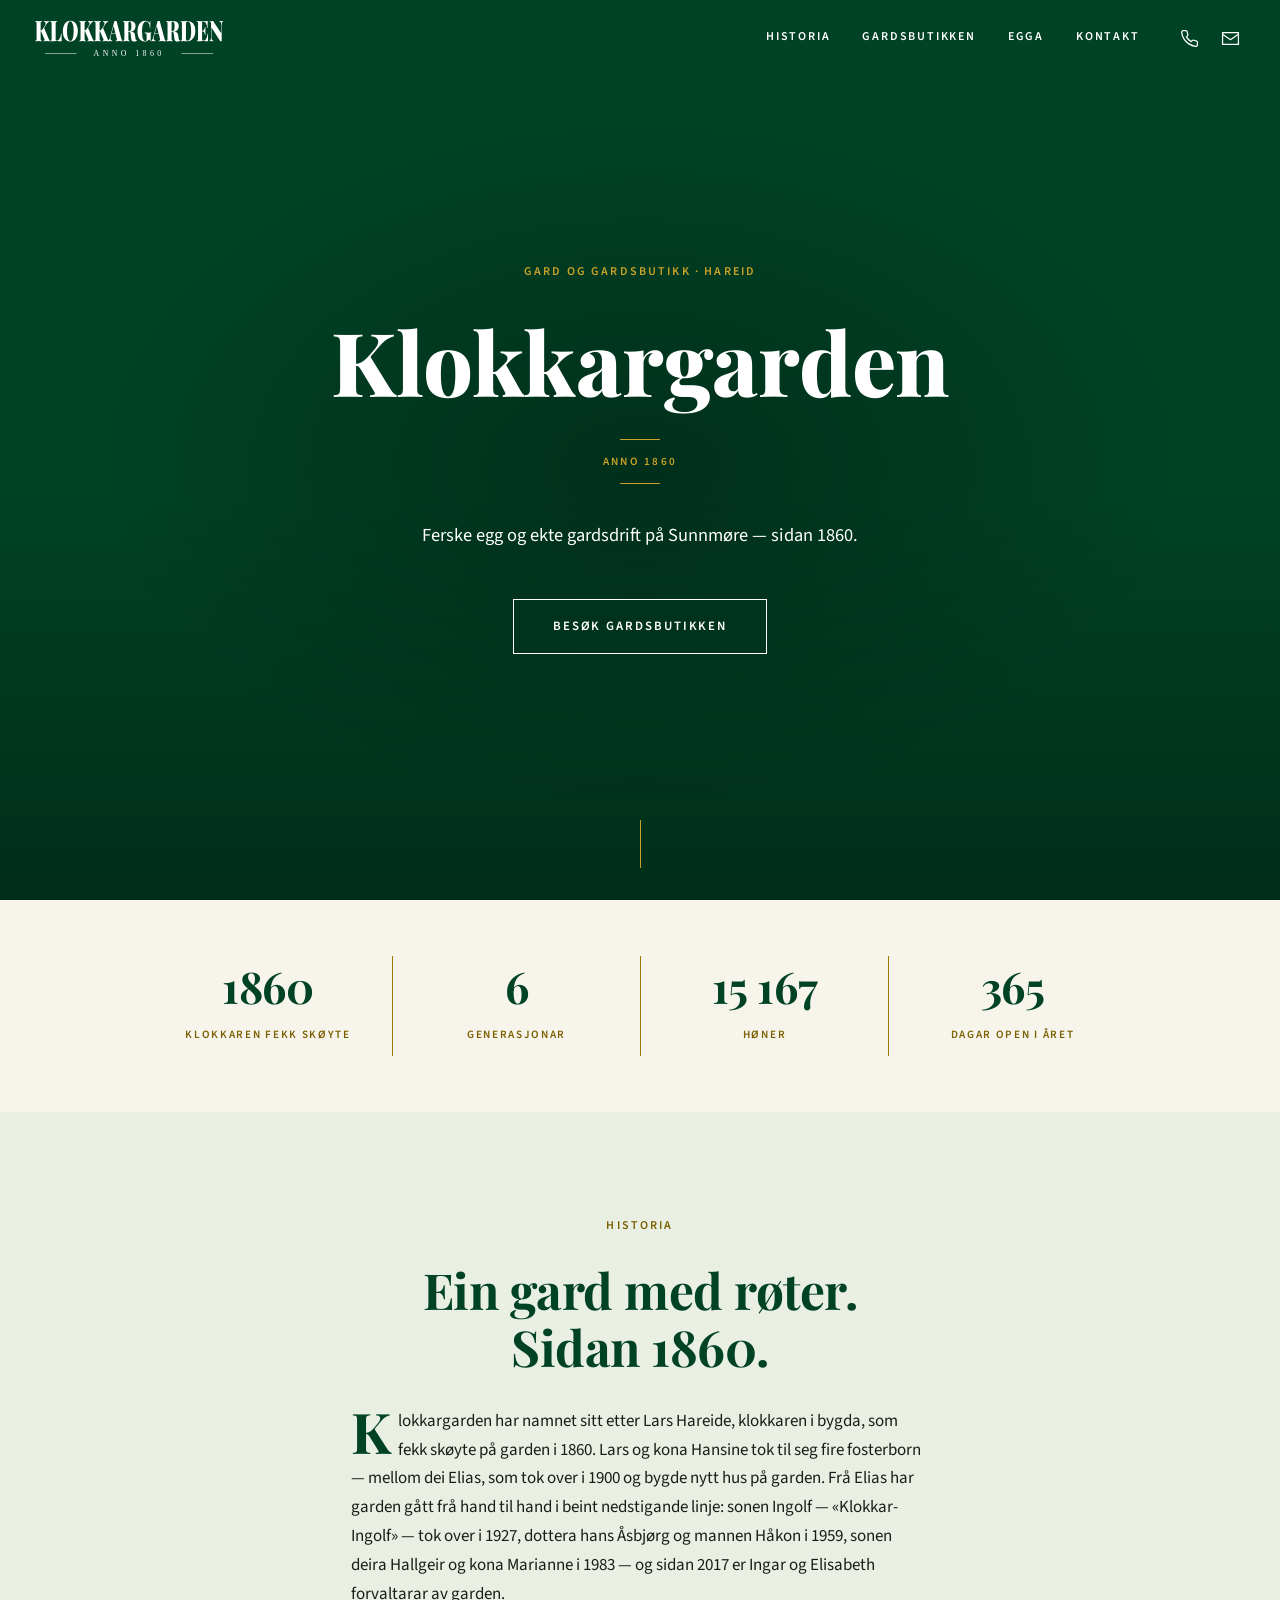
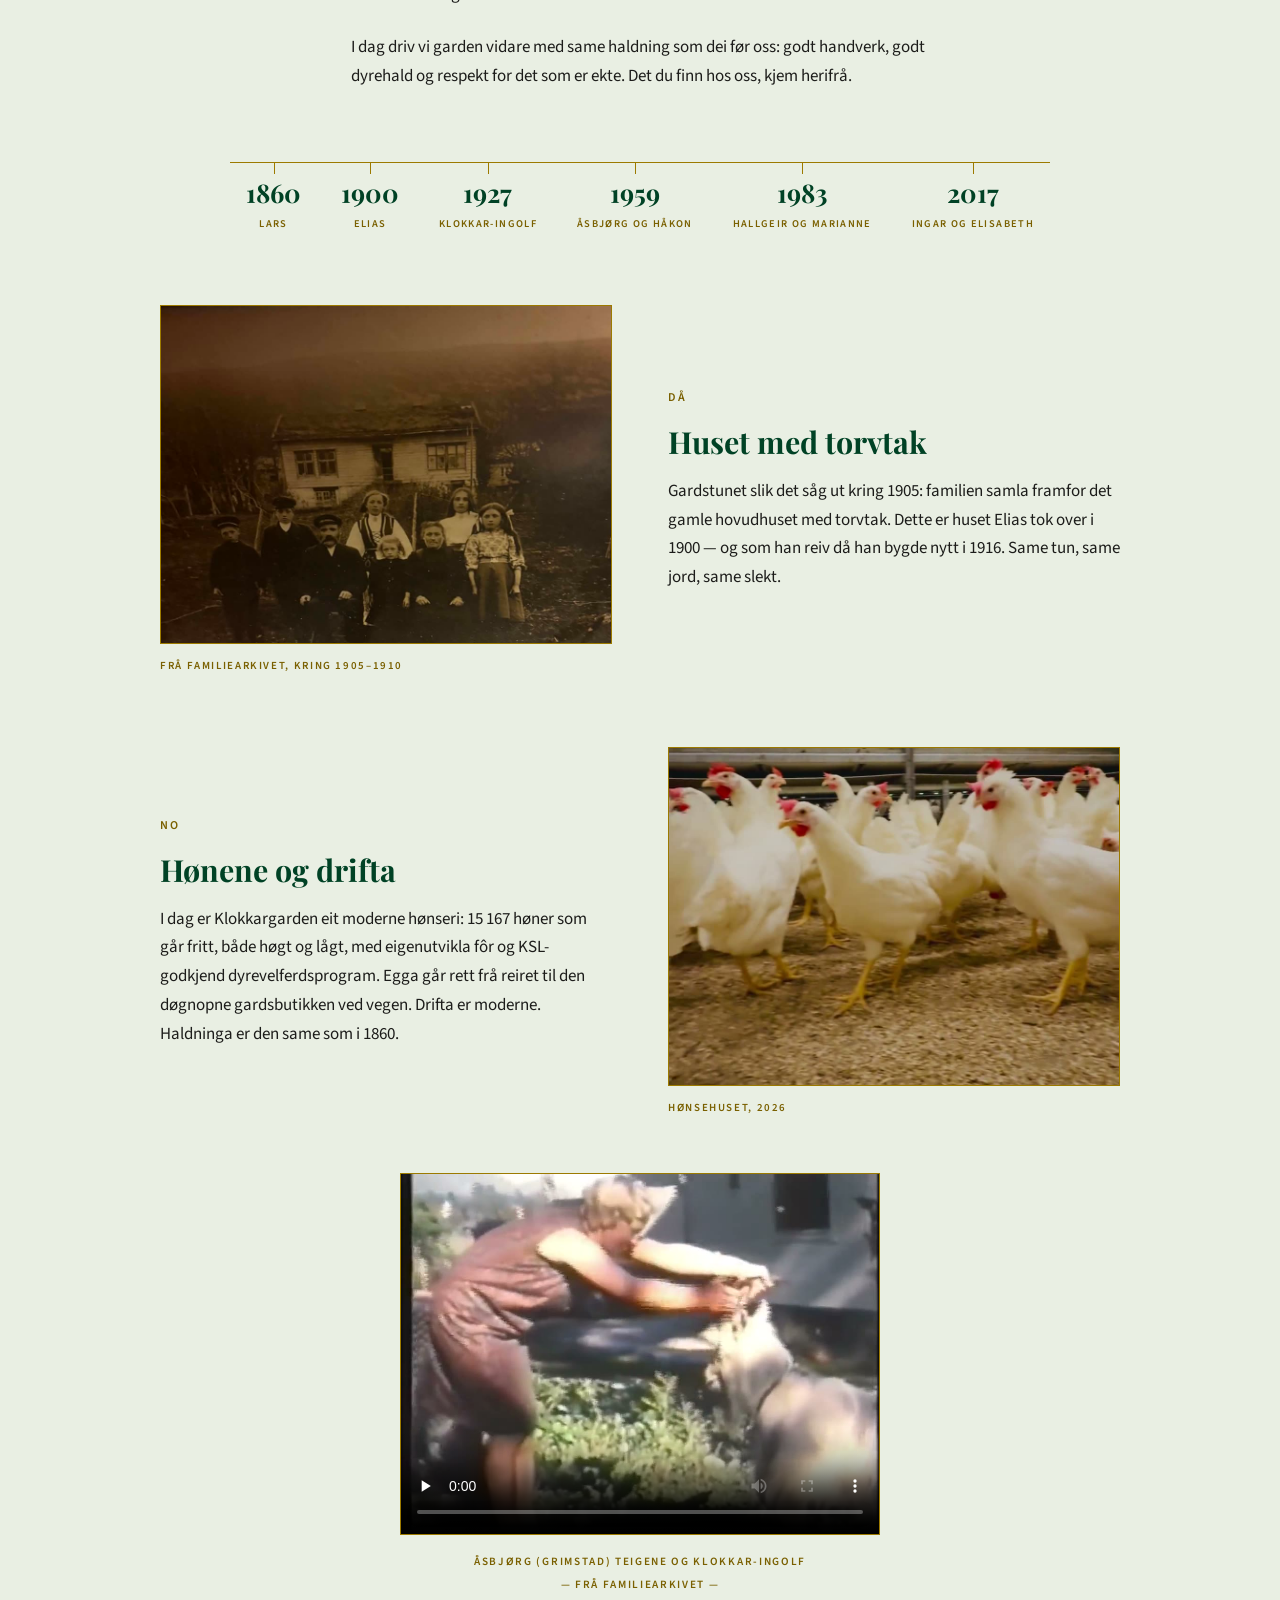
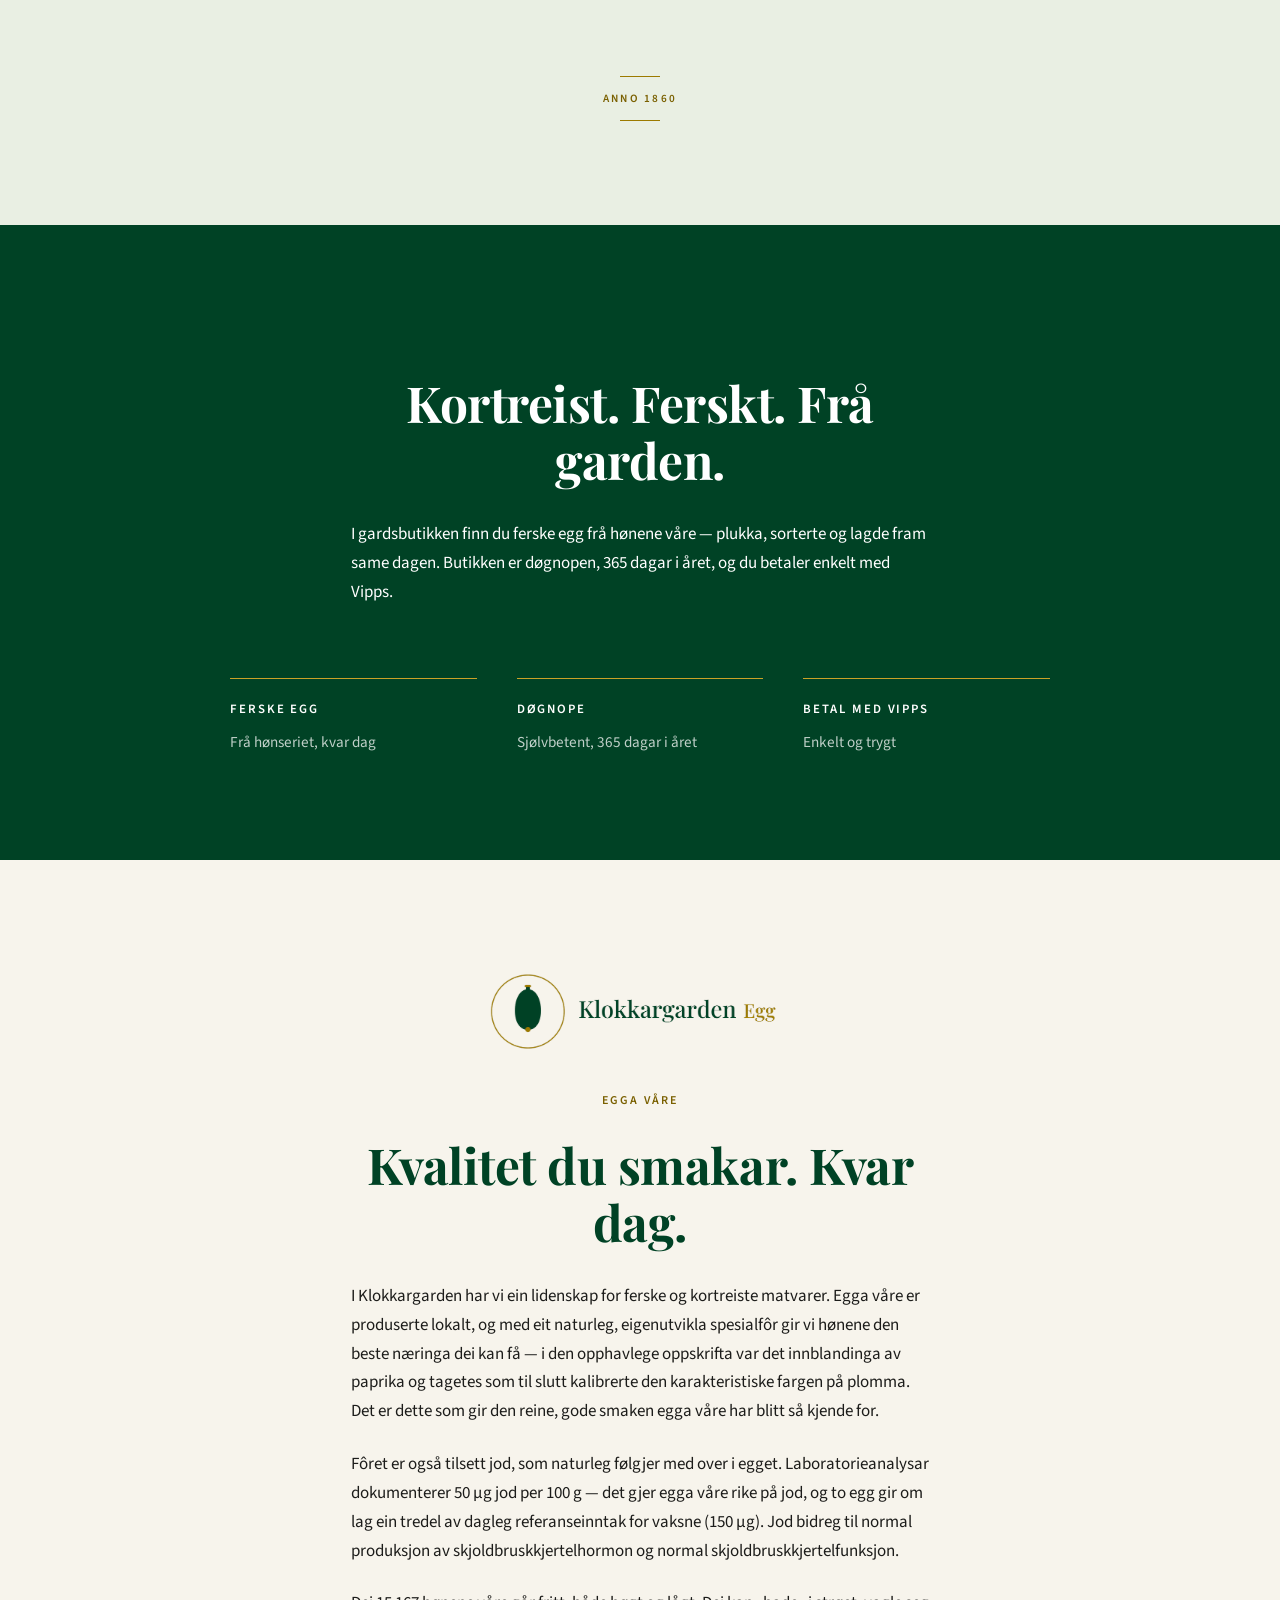
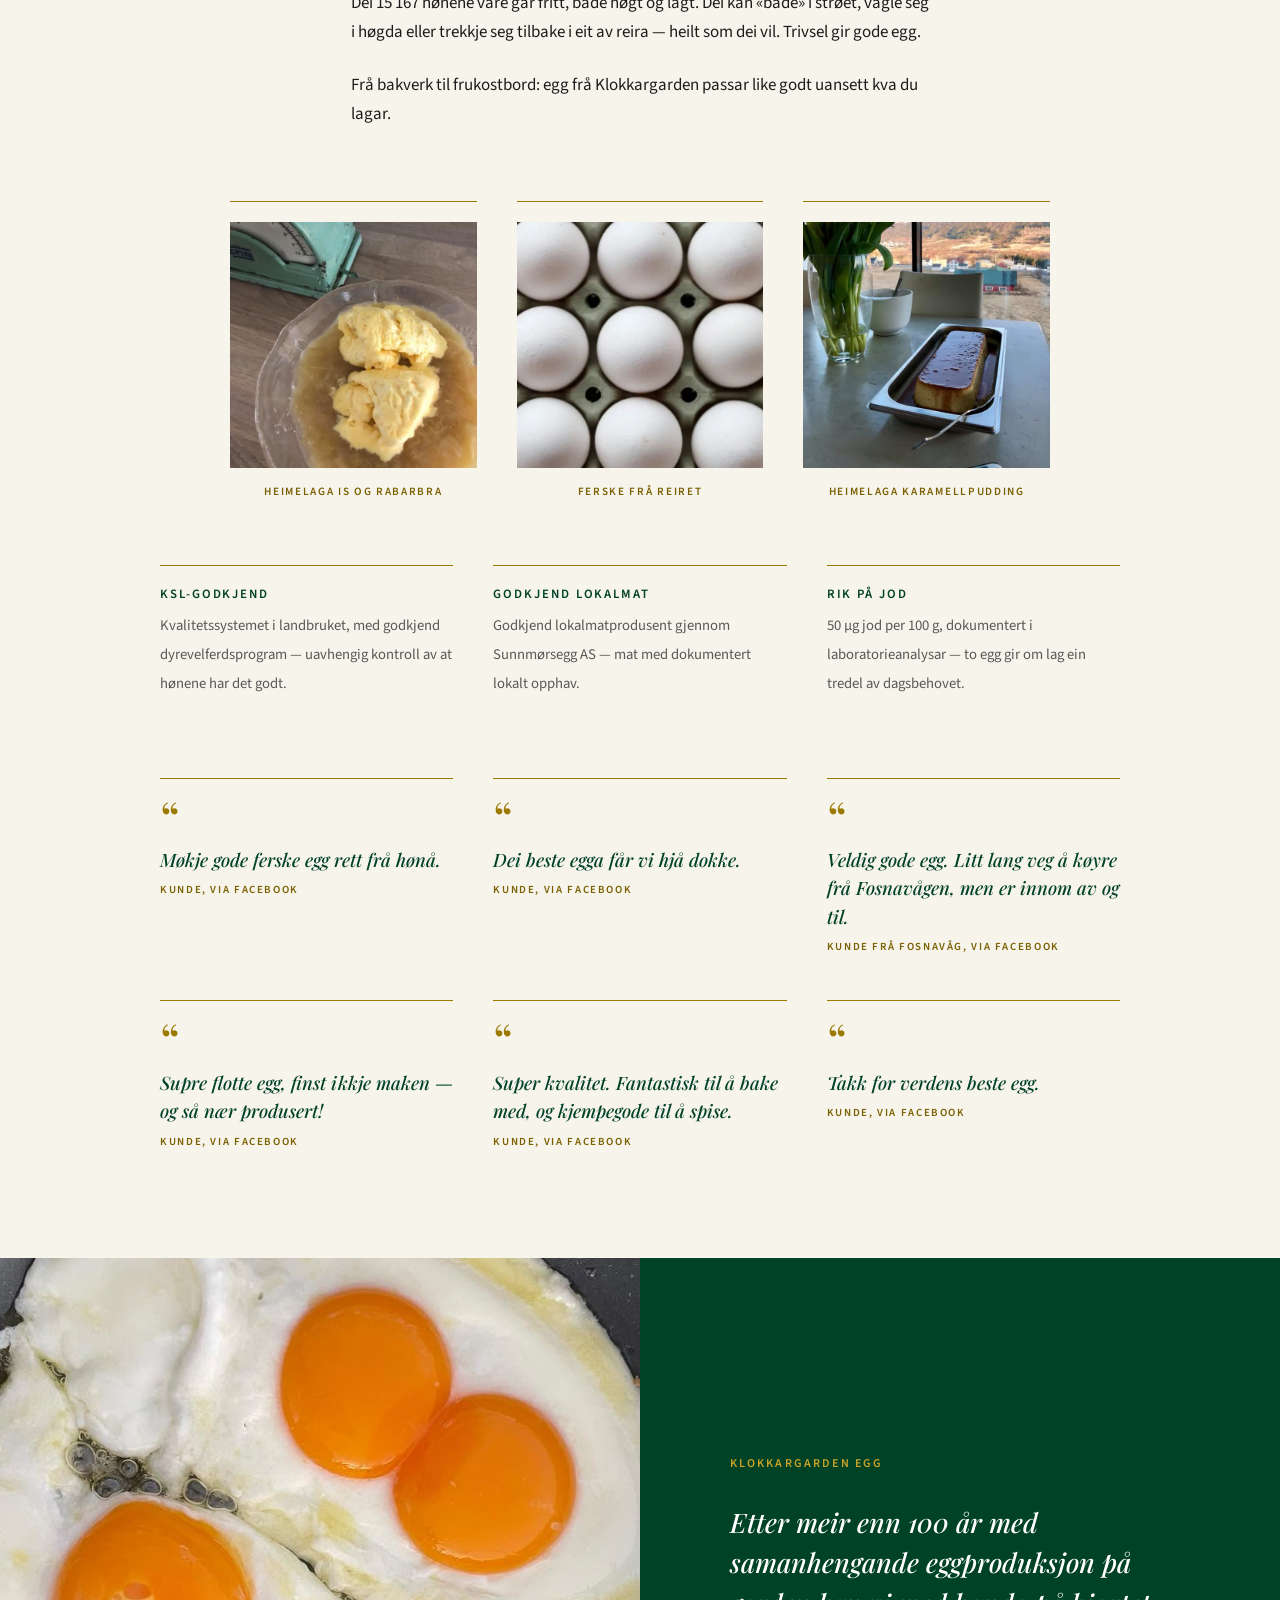
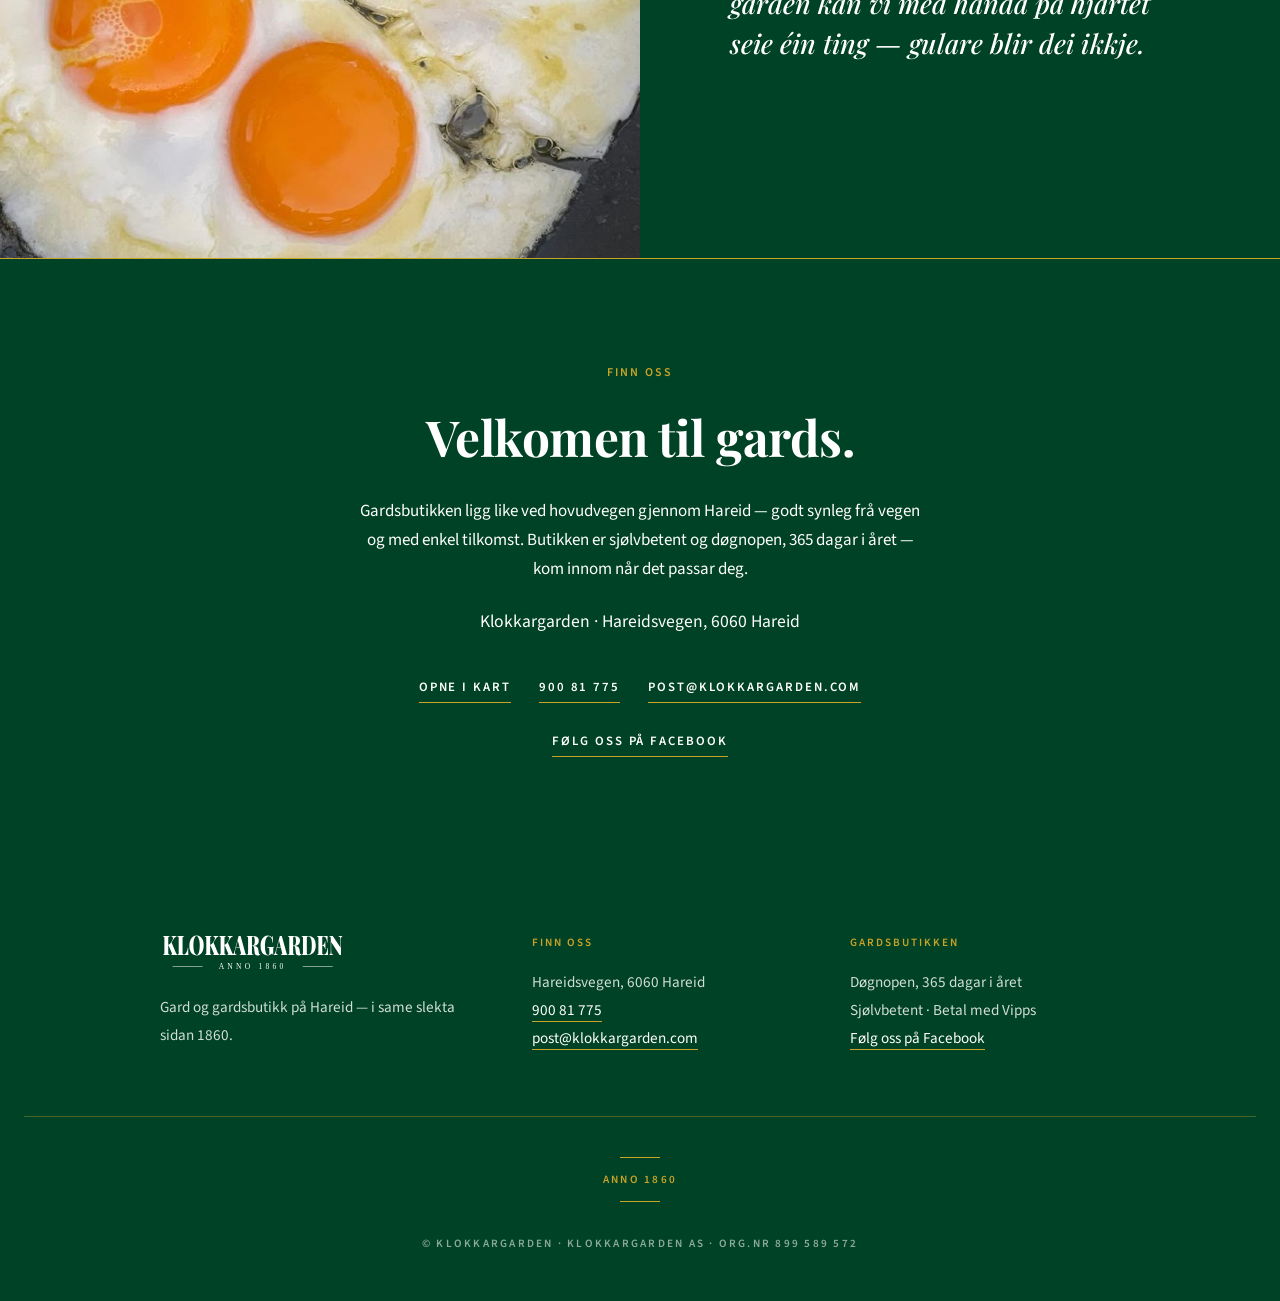
==== commit 6681b4ed: "Historia «No»: hønene og drifta i staden for huset; husbilete fjerna Co-Authored-By: Claude Fable 5 " ====
--- a/index.html
+++ b/index.html
@@ -889,13 +889,13 @@
       </div>
       <div class="kapittel kapittel--omvend">
         <figure>
-          <img src="assets/huset-2026.jpg" alt="Hovudhuset i funkisstil med gardshunden Zelda p&aring; plenen" loading="lazy">
-          <figcaption>Ein fin maidag, 2026</figcaption>
+          <img src="assets/honsehuset-2026.jpg" alt="Frittg&aring;ande h&oslash;ner i h&oslash;nsehuset p&aring; Klokkargarden" loading="lazy">
+          <figcaption>H&oslash;nsehuset, 2026</figcaption>
         </figure>
         <div class="kapittel-tekst">
           <span class="eyebrow">No</span>
-          <h3>Nytt hus, same haldning</h3>
-          <p>Hovudhuset i dag: det gamle er rive, og eit nytt er sett opp i funkisstil med utsyn over bygda. Gardshunden Zelda held vakt p&aring; plenen &mdash; medan 15&nbsp;167 h&oslash;ner g&aring;r fritt i h&oslash;nsehuset like ved. Drifta er moderne. Haldninga er den same som i 1860.</p>
+          <h3>H&oslash;nene og drifta</h3>
+          <p>I dag er Klokkargarden eit moderne h&oslash;nseri: 15&nbsp;167 h&oslash;ner som g&aring;r fritt, b&aring;de h&oslash;gt og l&aring;gt, med eigenutvikla f&ocirc;r og KSL-godkjend dyrevelferdsprogram. Egga g&aring;r rett fr&aring; reiret til den d&oslash;gnopne gardsbutikken ved vegen. Drifta er moderne. Haldninga er den same som i 1860.</p>
         </div>
       </div>
       <figure class="arkiv">
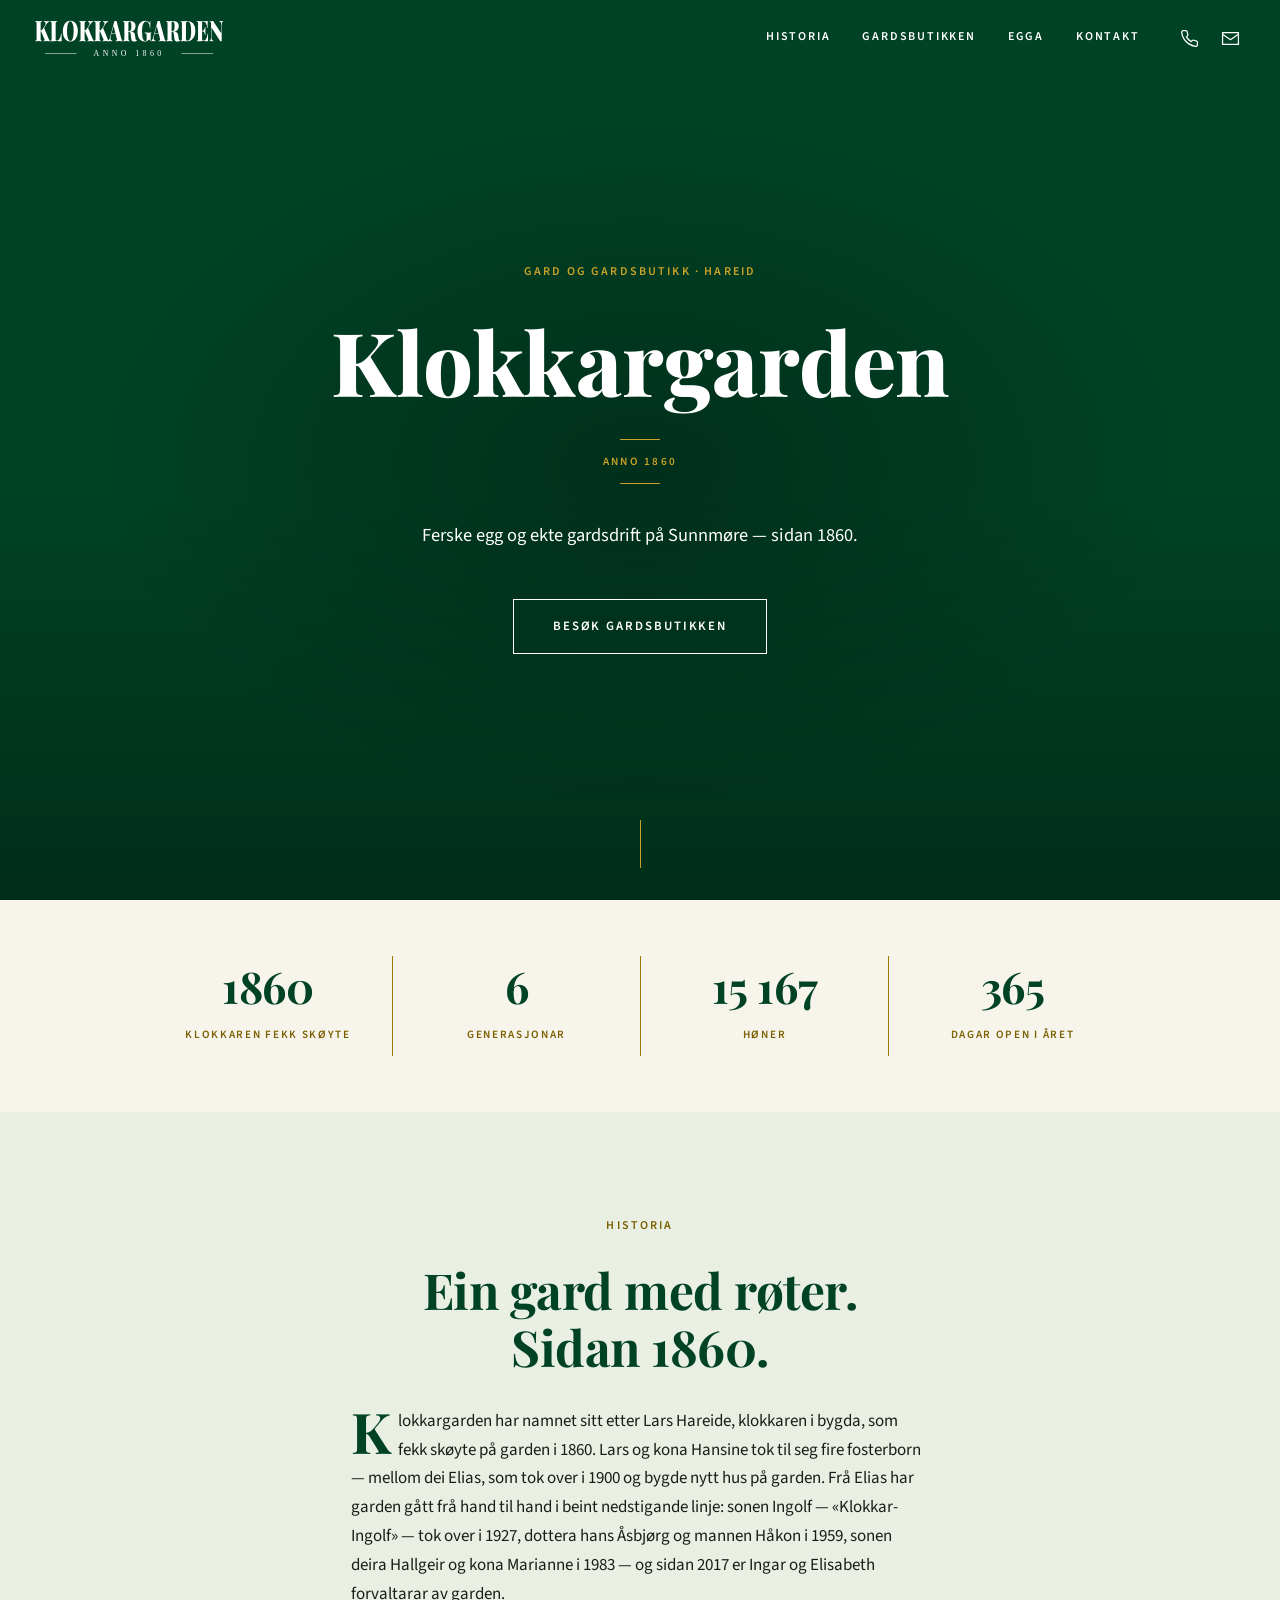
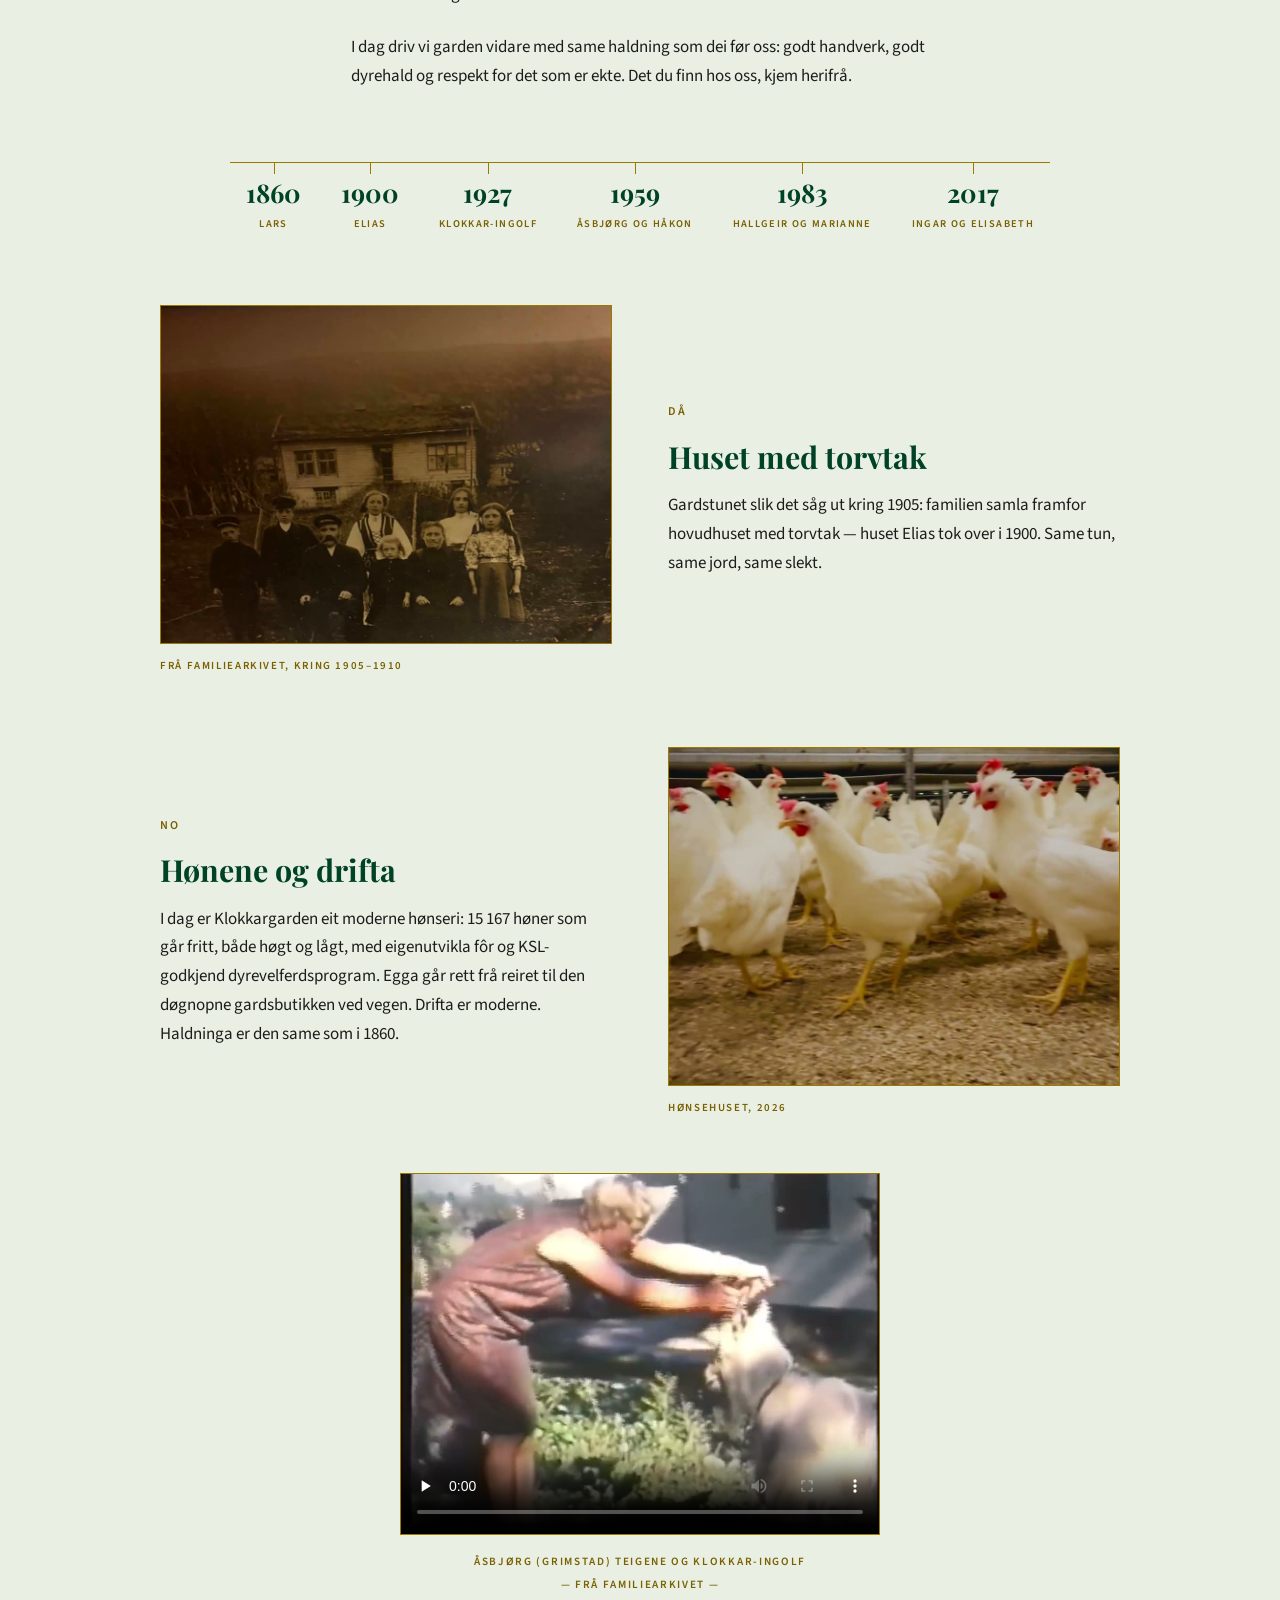
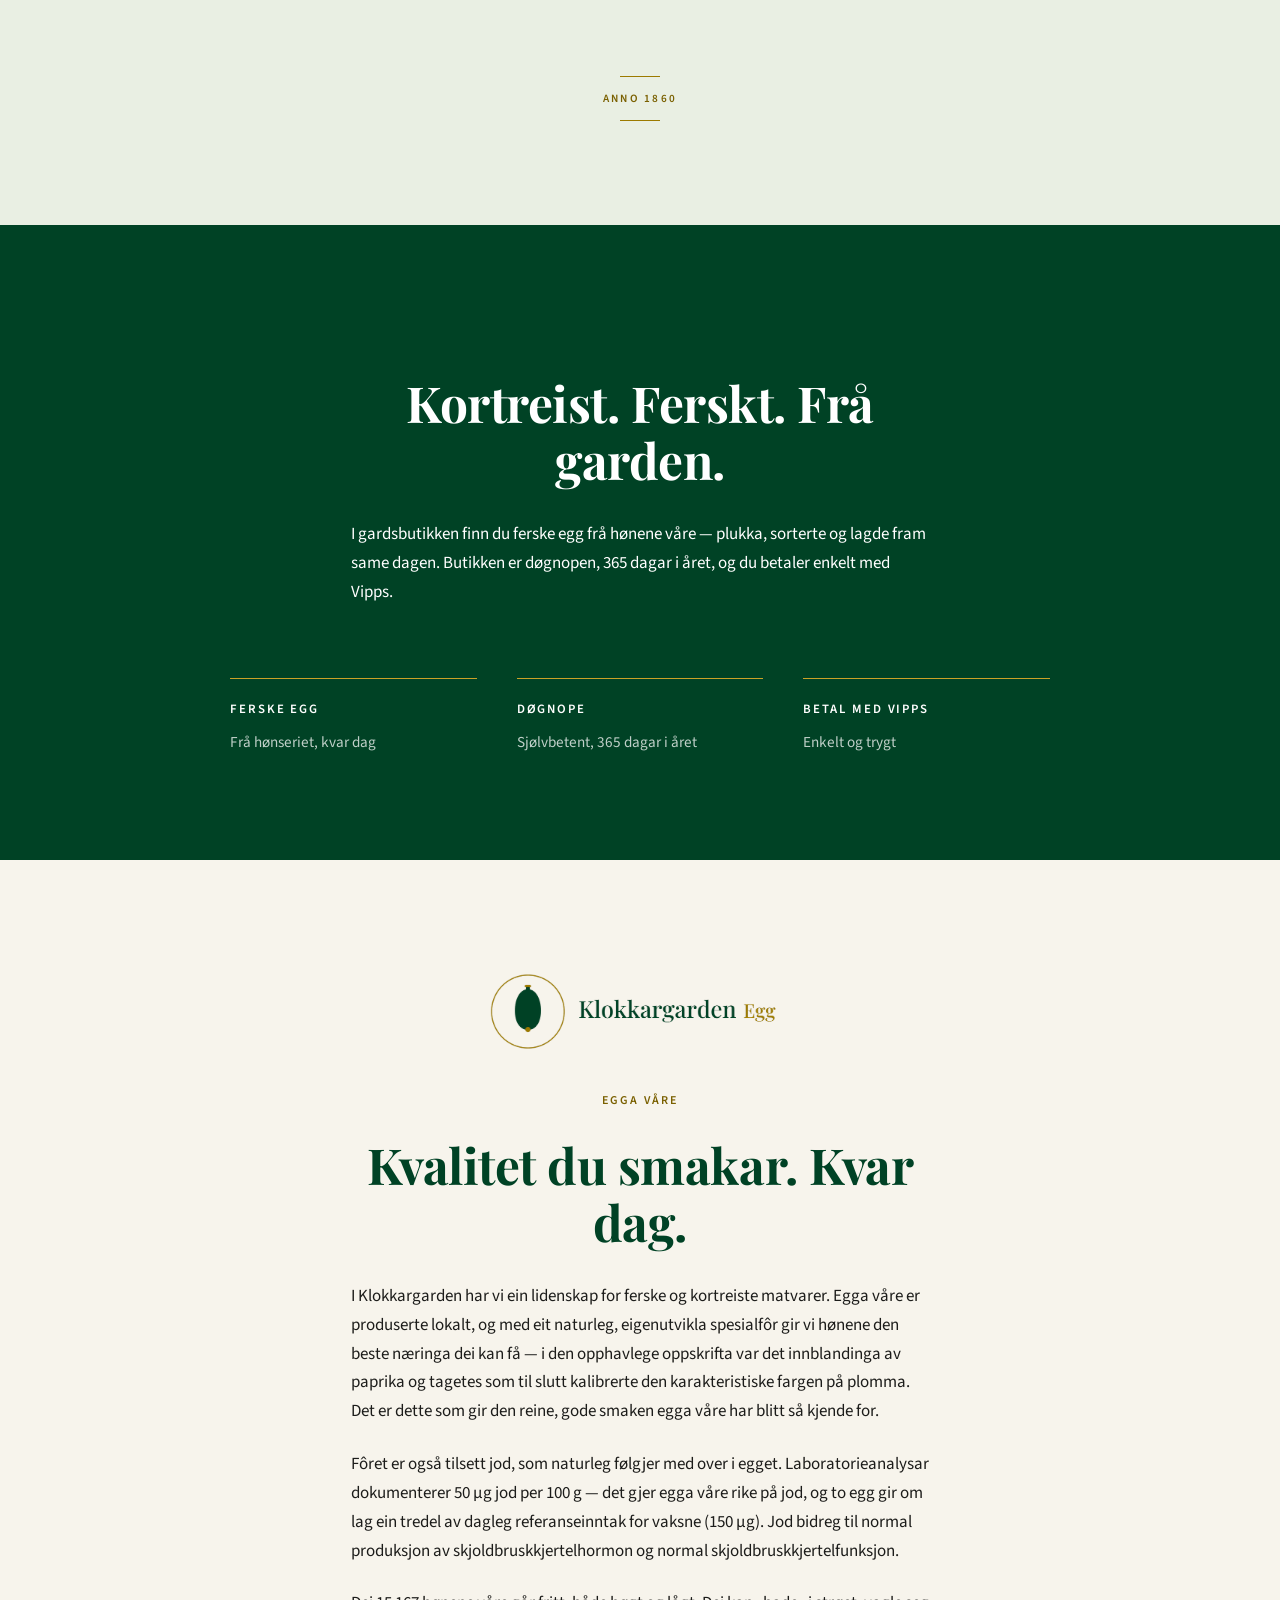
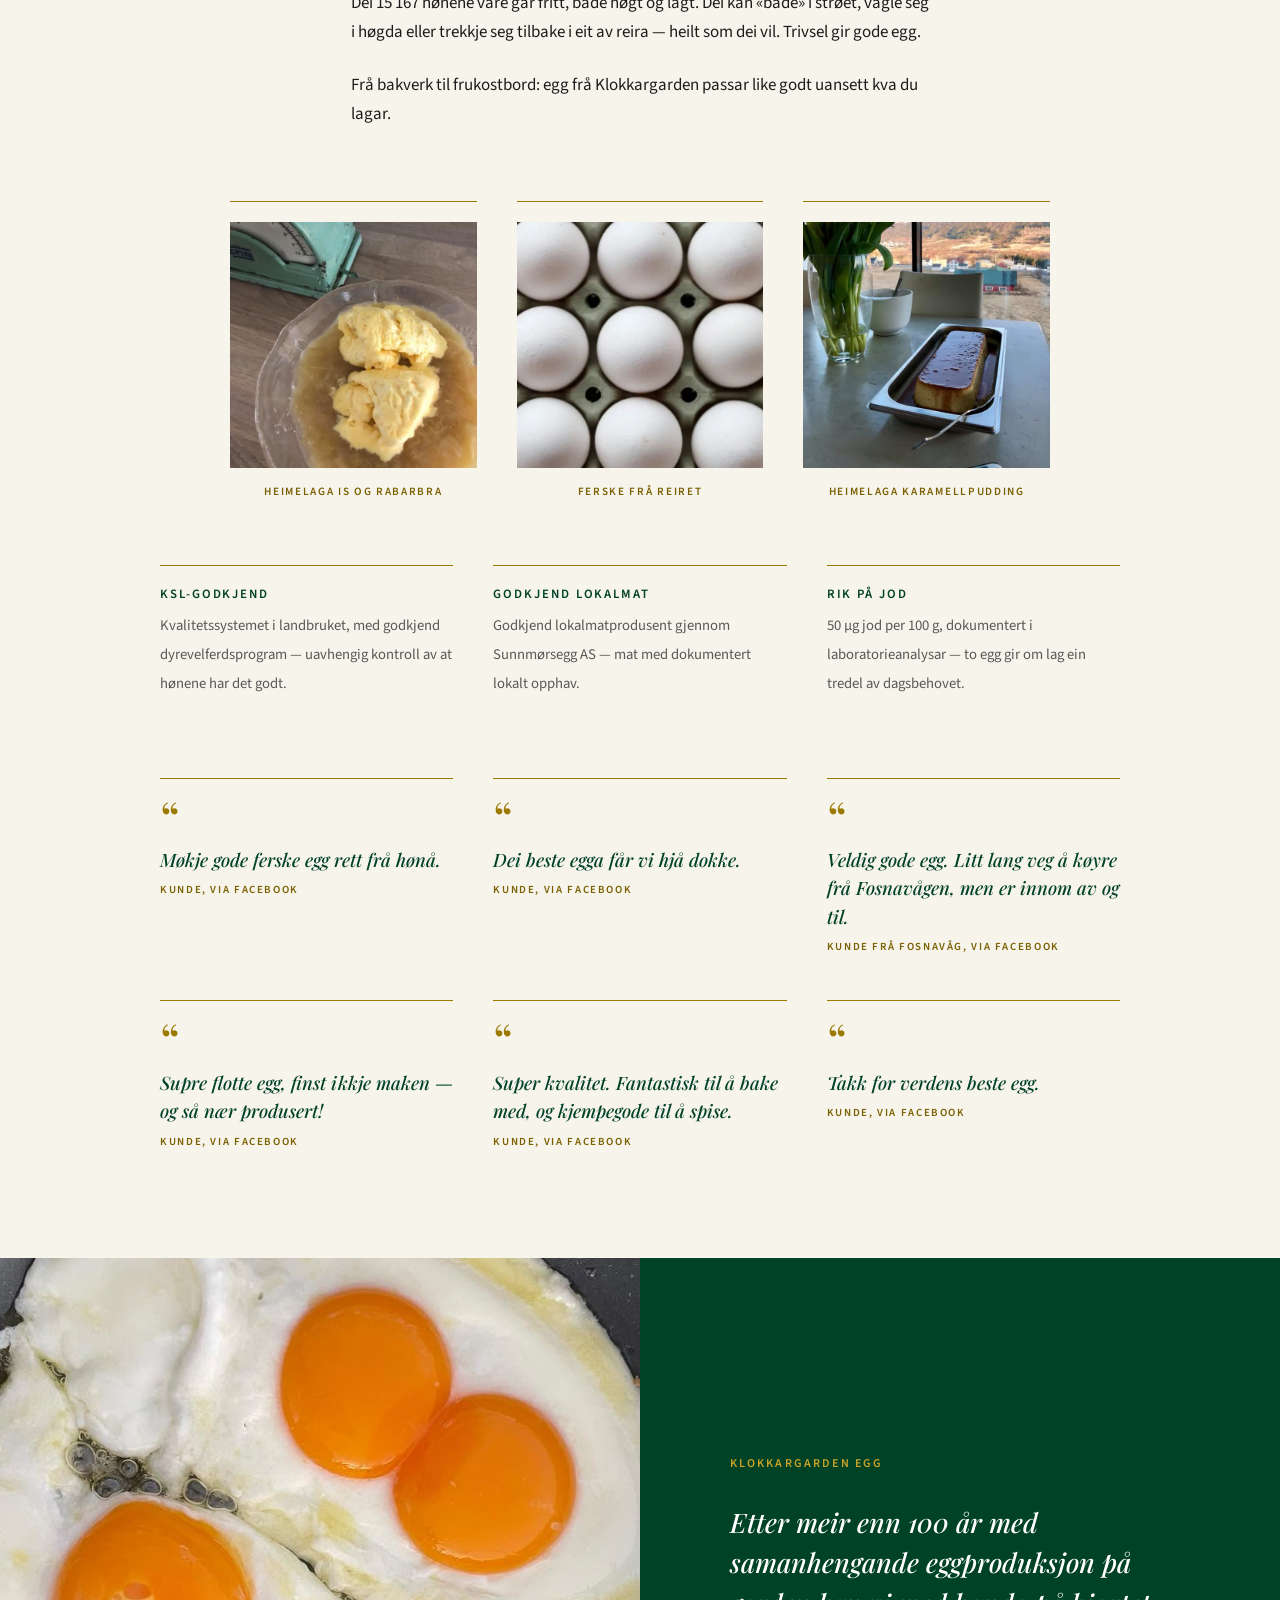
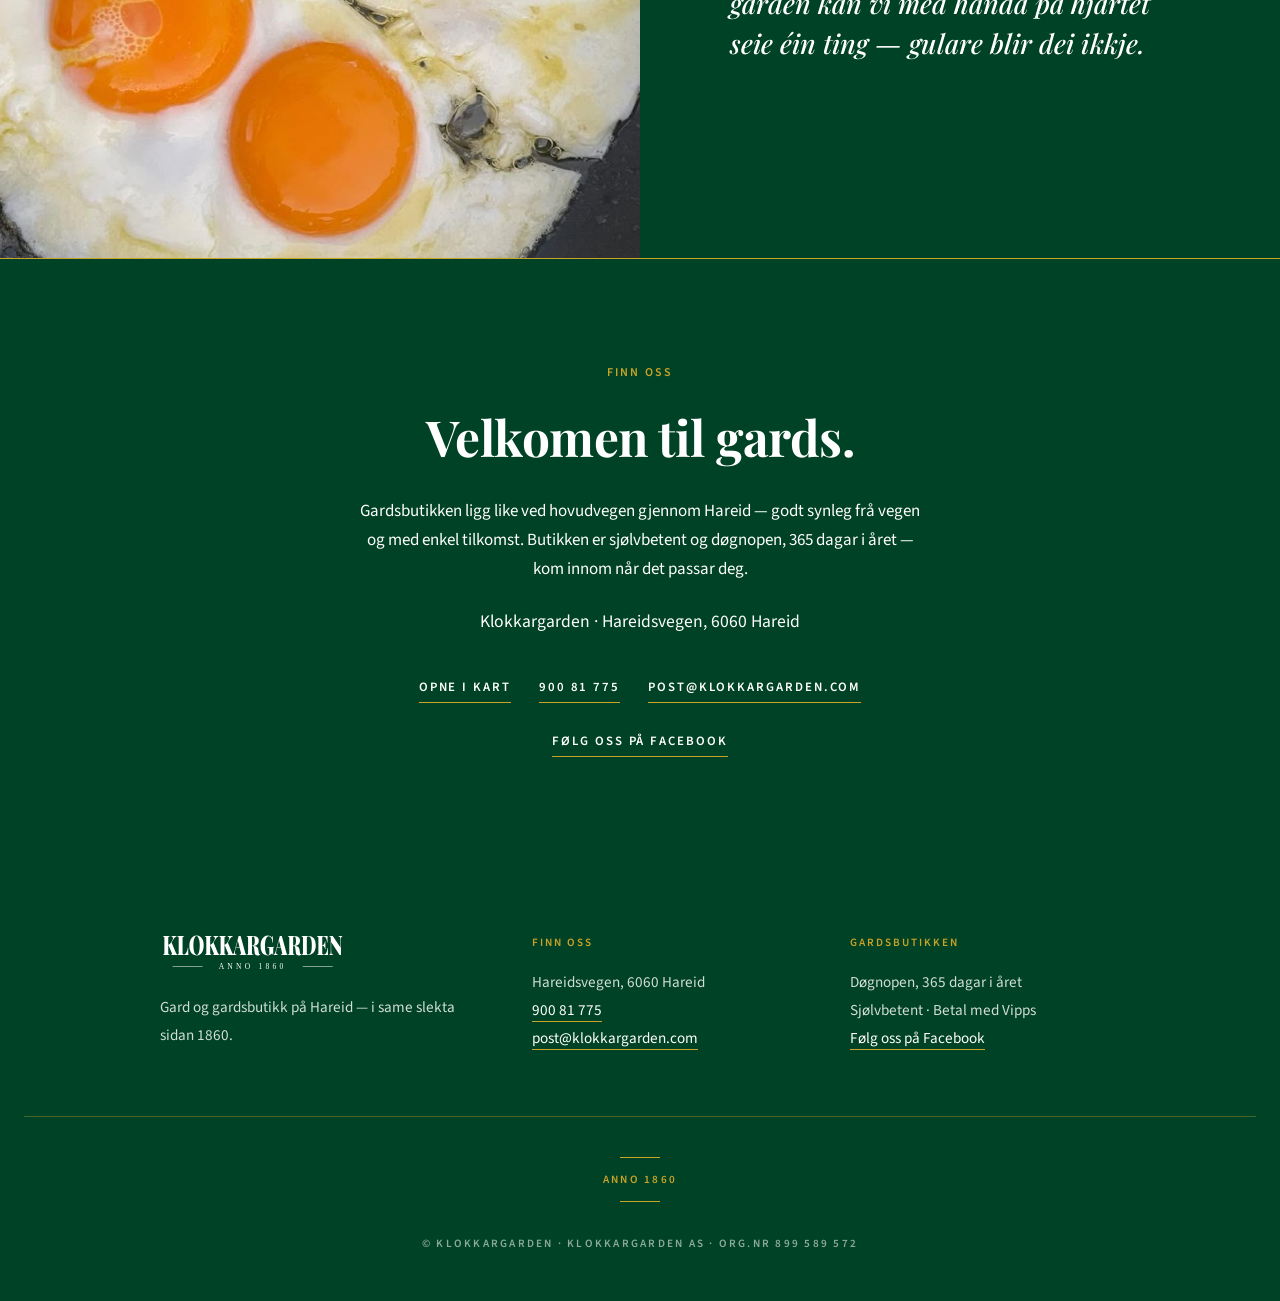
==== commit c3c294cf: "Historia «Då»: utan riving — huset Elias tok over i 1900 Co-Authored-By: Claude Fable 5 <noreply@ant" ====
--- a/index.html
+++ b/index.html
@@ -884,7 +884,7 @@
         <div class="kapittel-tekst">
           <span class="eyebrow">D&aring;</span>
           <h3>Huset med torvtak</h3>
-          <p>Gardstunet slik det s&aring;g ut kring 1905: familien samla framfor det gamle hovudhuset med torvtak. Dette er huset Elias tok over i 1900 &mdash; og som han reiv d&aring; han bygde nytt i 1916. Same tun, same jord, same slekt.</p>
+          <p>Gardstunet slik det s&aring;g ut kring 1905: familien samla framfor hovudhuset med torvtak &mdash; huset Elias tok over i 1900. Same tun, same jord, same slekt.</p>
         </div>
       </div>
       <div class="kapittel kapittel--omvend">
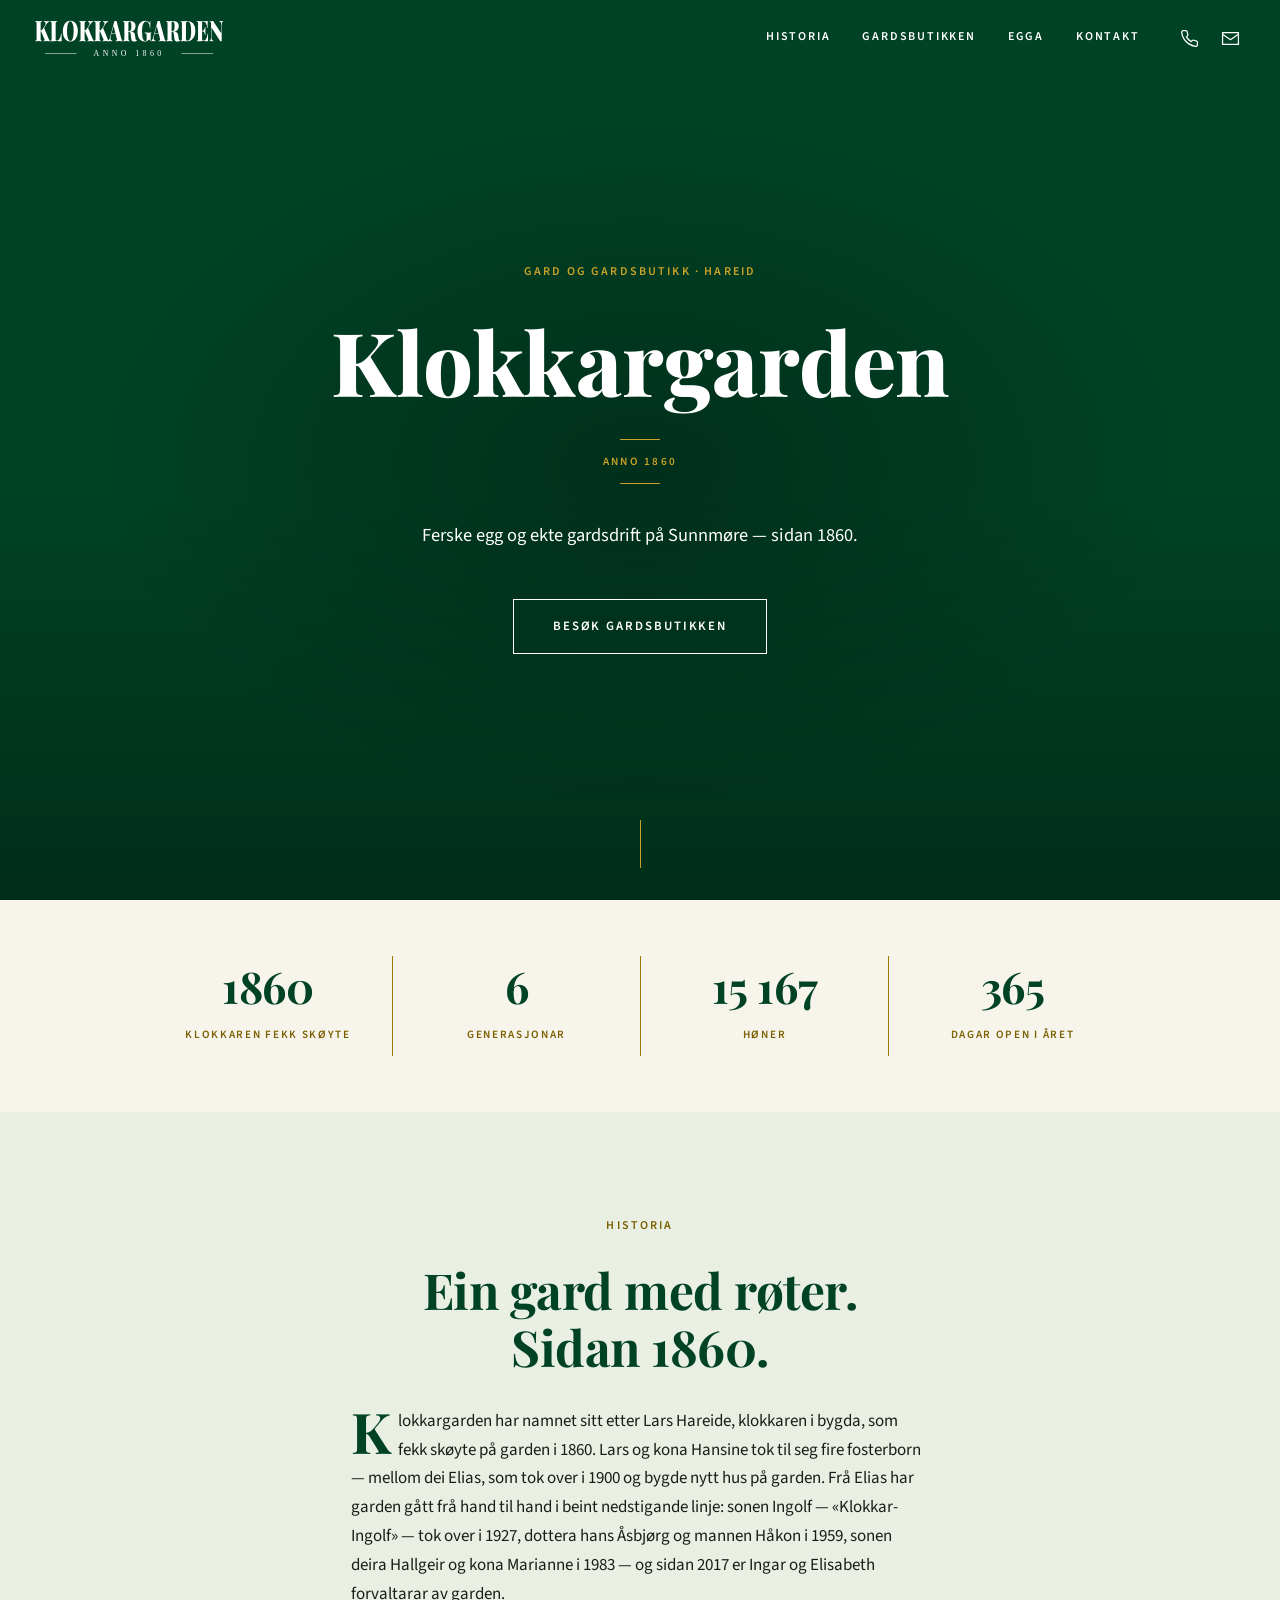
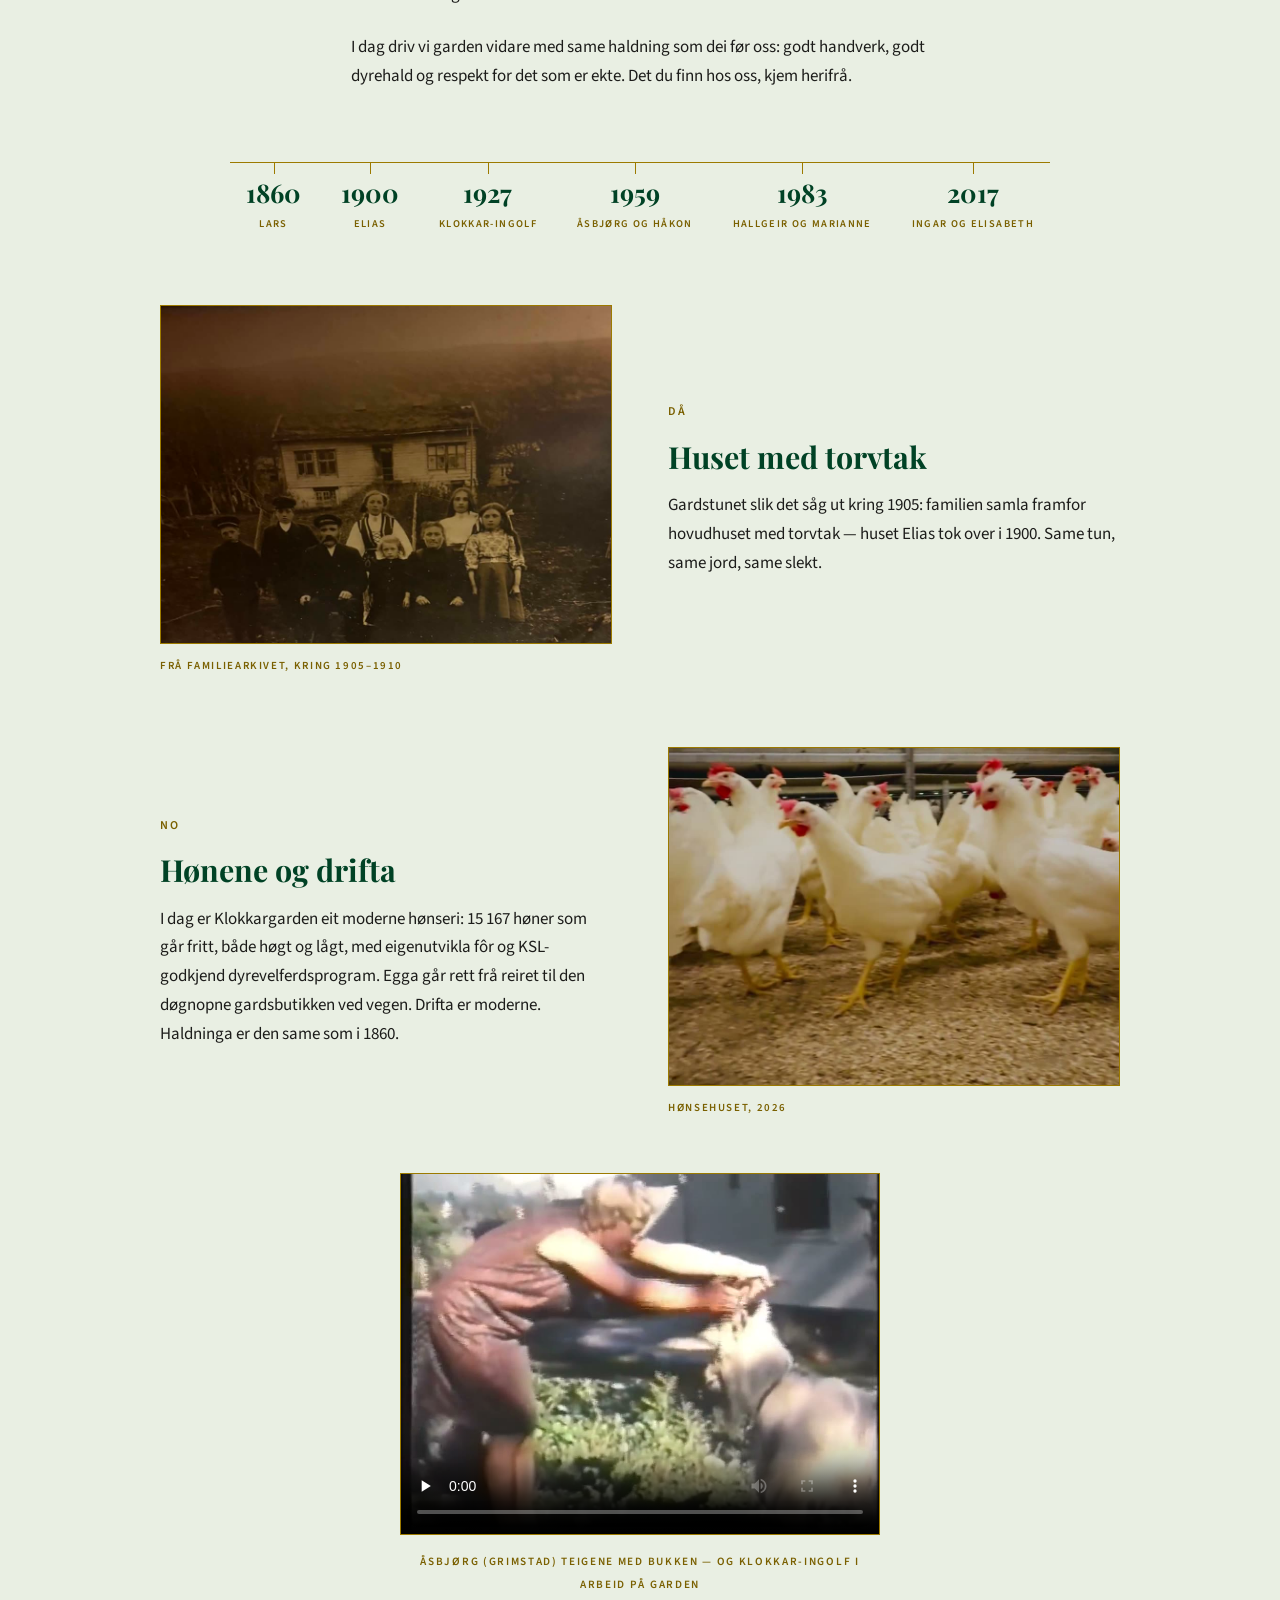
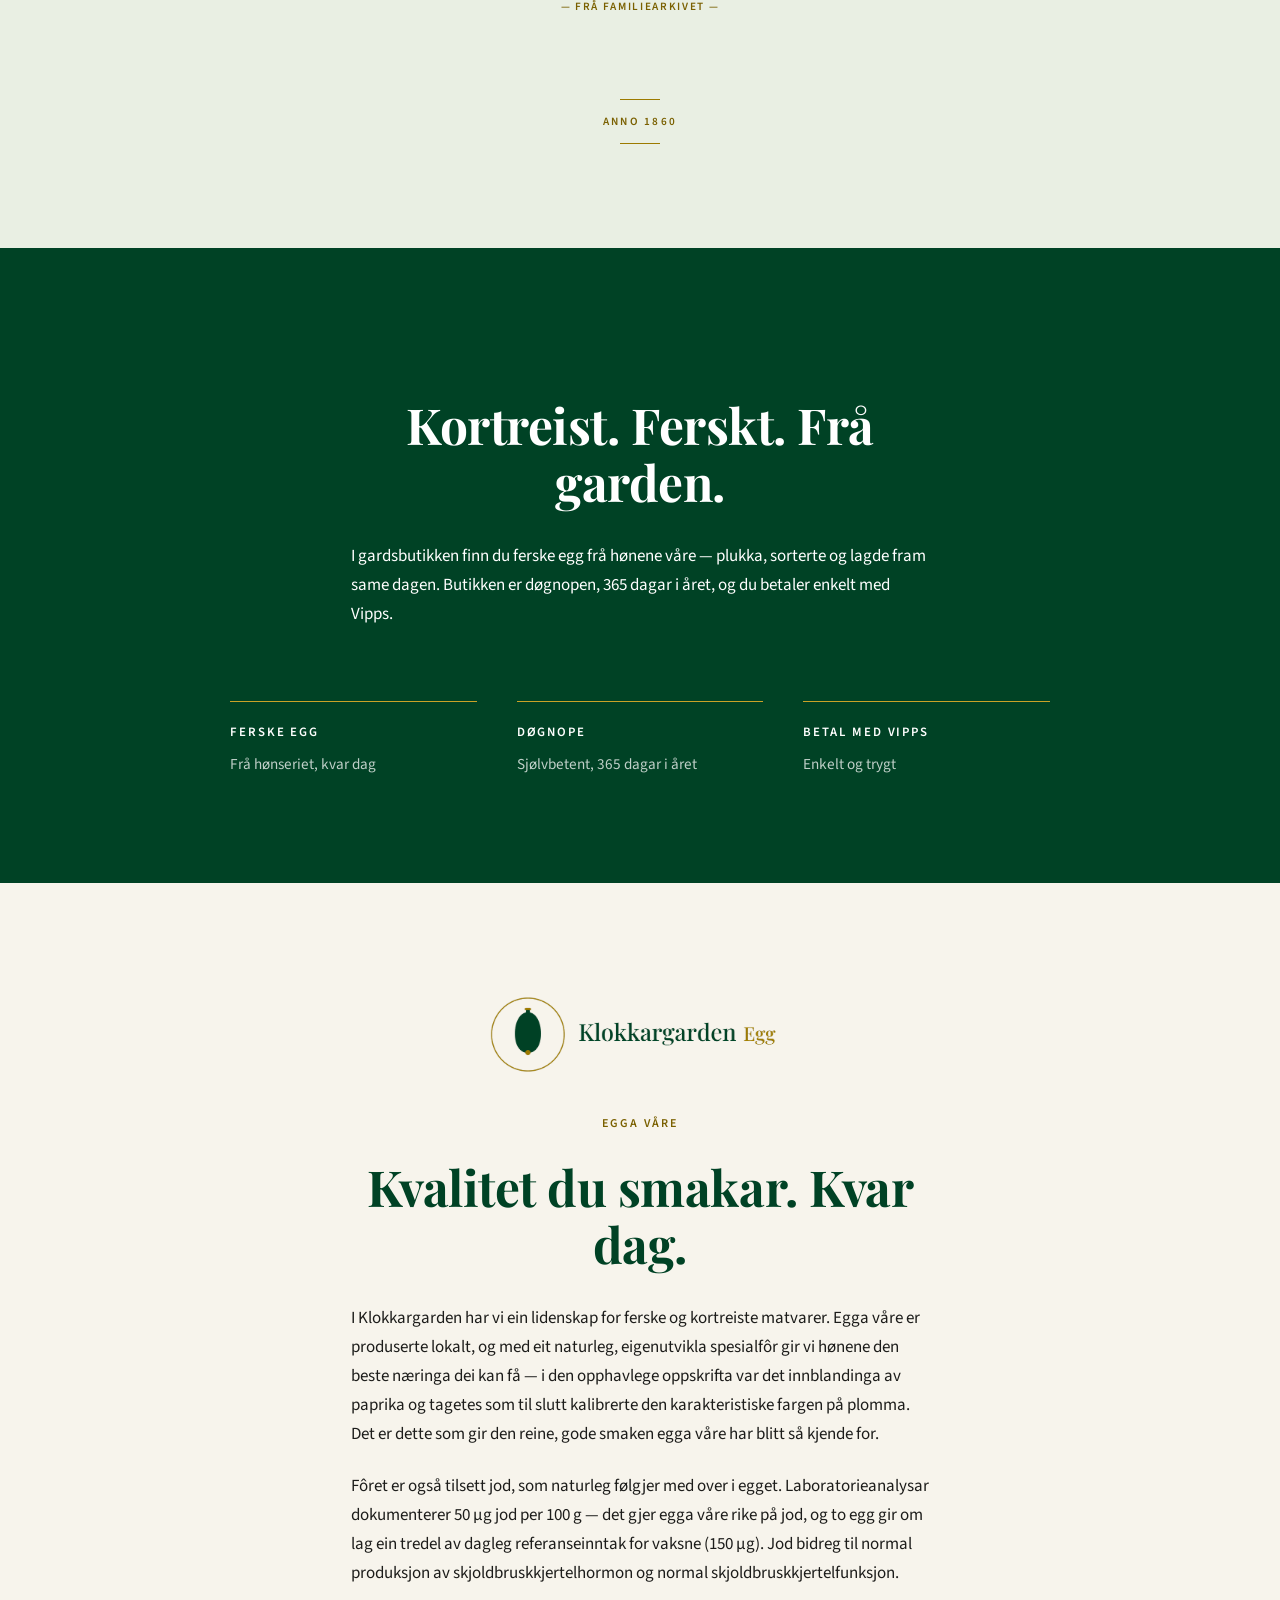
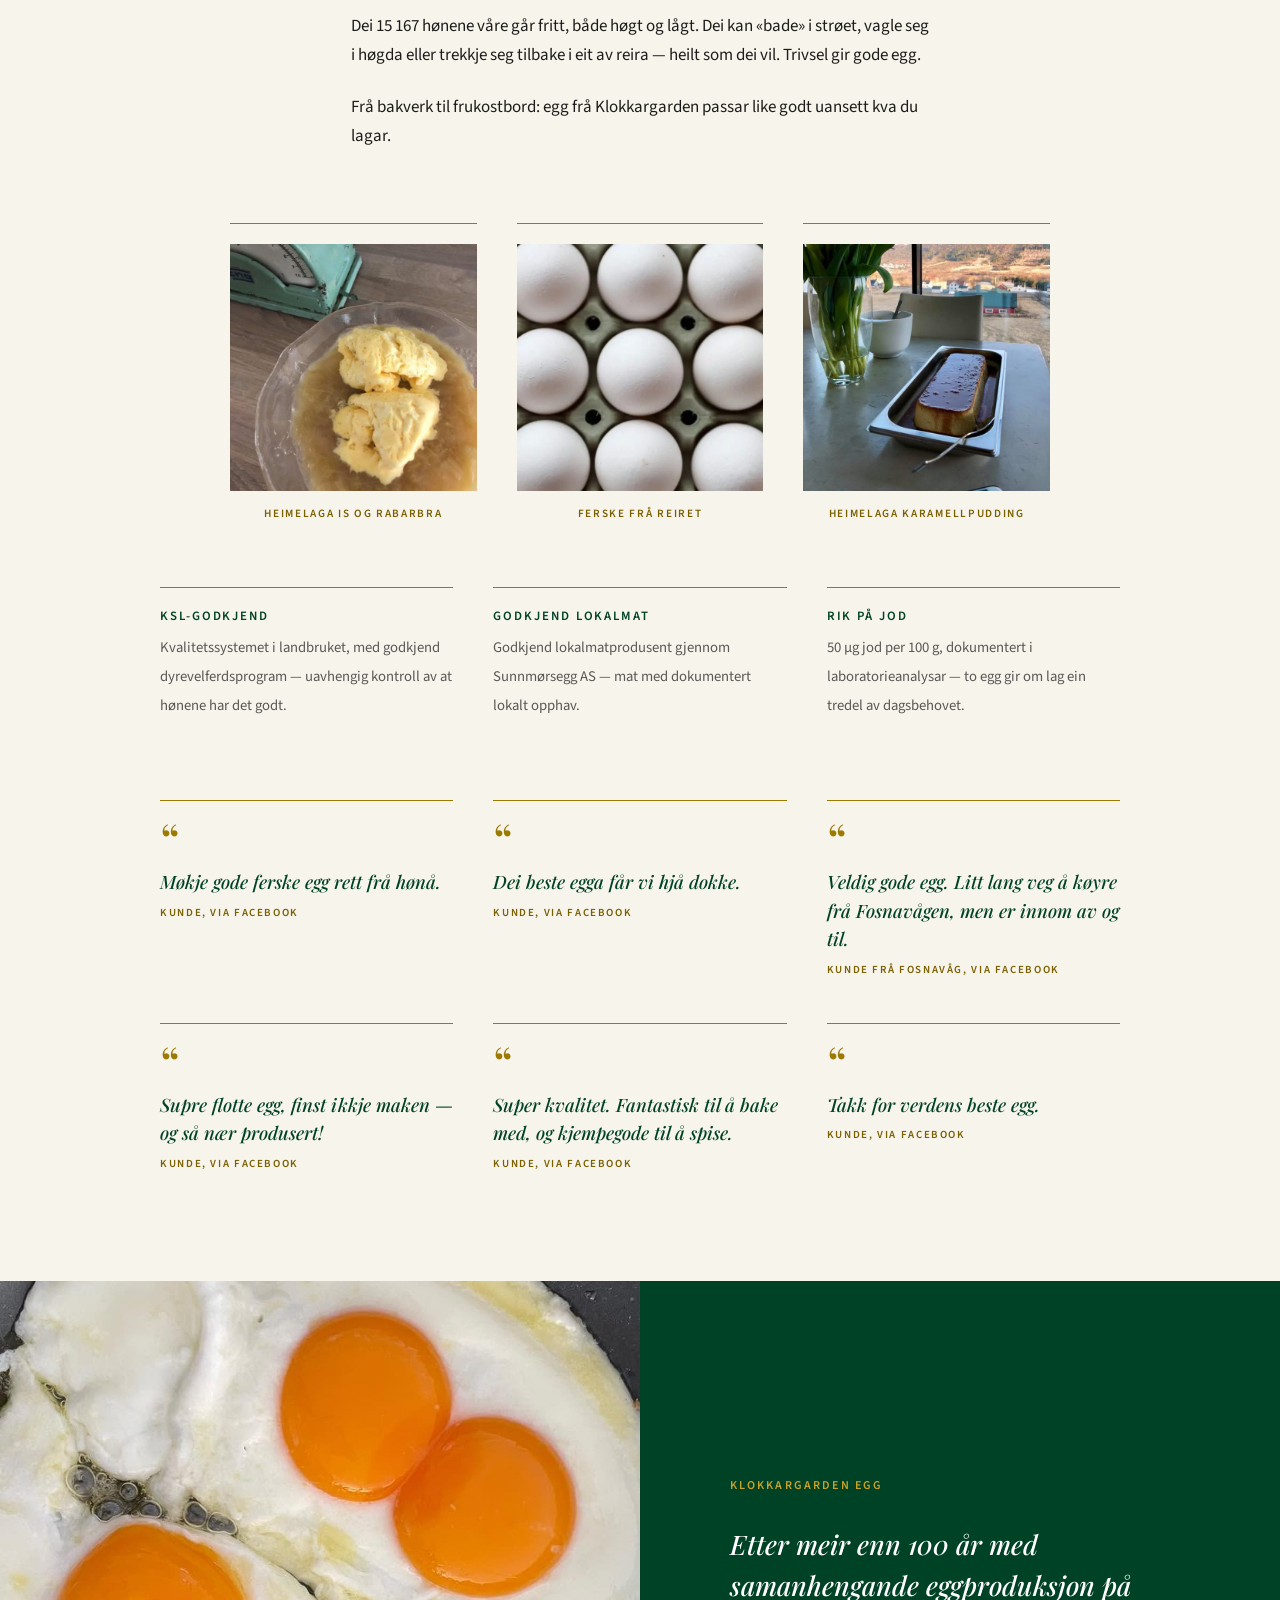
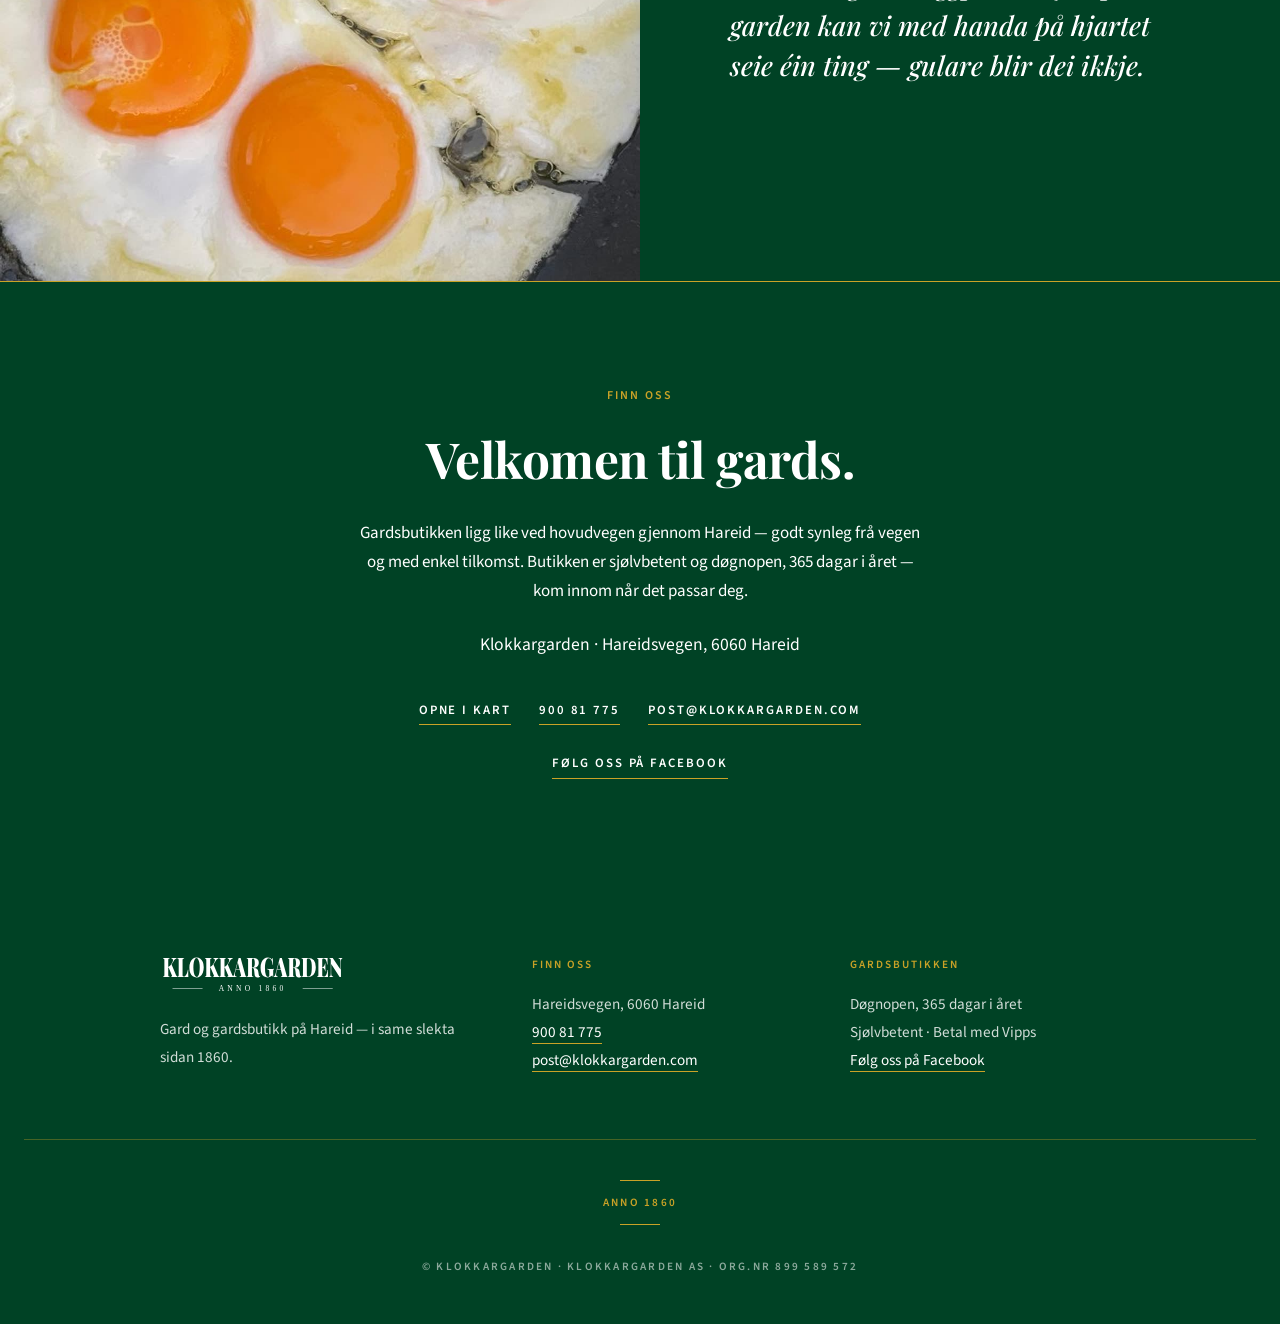
==== commit 23af5141: "Arkivfilm: bildetekst som skil Åsbjørg, bukken og Klokkar-Ingolf Co-Authored-By: Claude Fable 5 <nor" ====
--- a/index.html
+++ b/index.html
@@ -902,7 +902,7 @@
         <video controls preload="none" playsinline poster="assets/historia-poster.jpg">
           <source src="assets/historia.mp4" type="video/mp4">
         </video>
-        <figcaption>&Aring;sbj&oslash;rg (Grimstad) Teigene og Klokkar-Ingolf<br>&mdash; fr&aring; familiearkivet &mdash;</figcaption>
+        <figcaption>&Aring;sbj&oslash;rg (Grimstad) Teigene med bukken &mdash; og Klokkar-Ingolf i arbeid p&aring; garden<br>&mdash; fr&aring; familiearkivet &mdash;</figcaption>
       </figure>
       <div class="anno"><span>Anno 1860</span></div>
   </section>
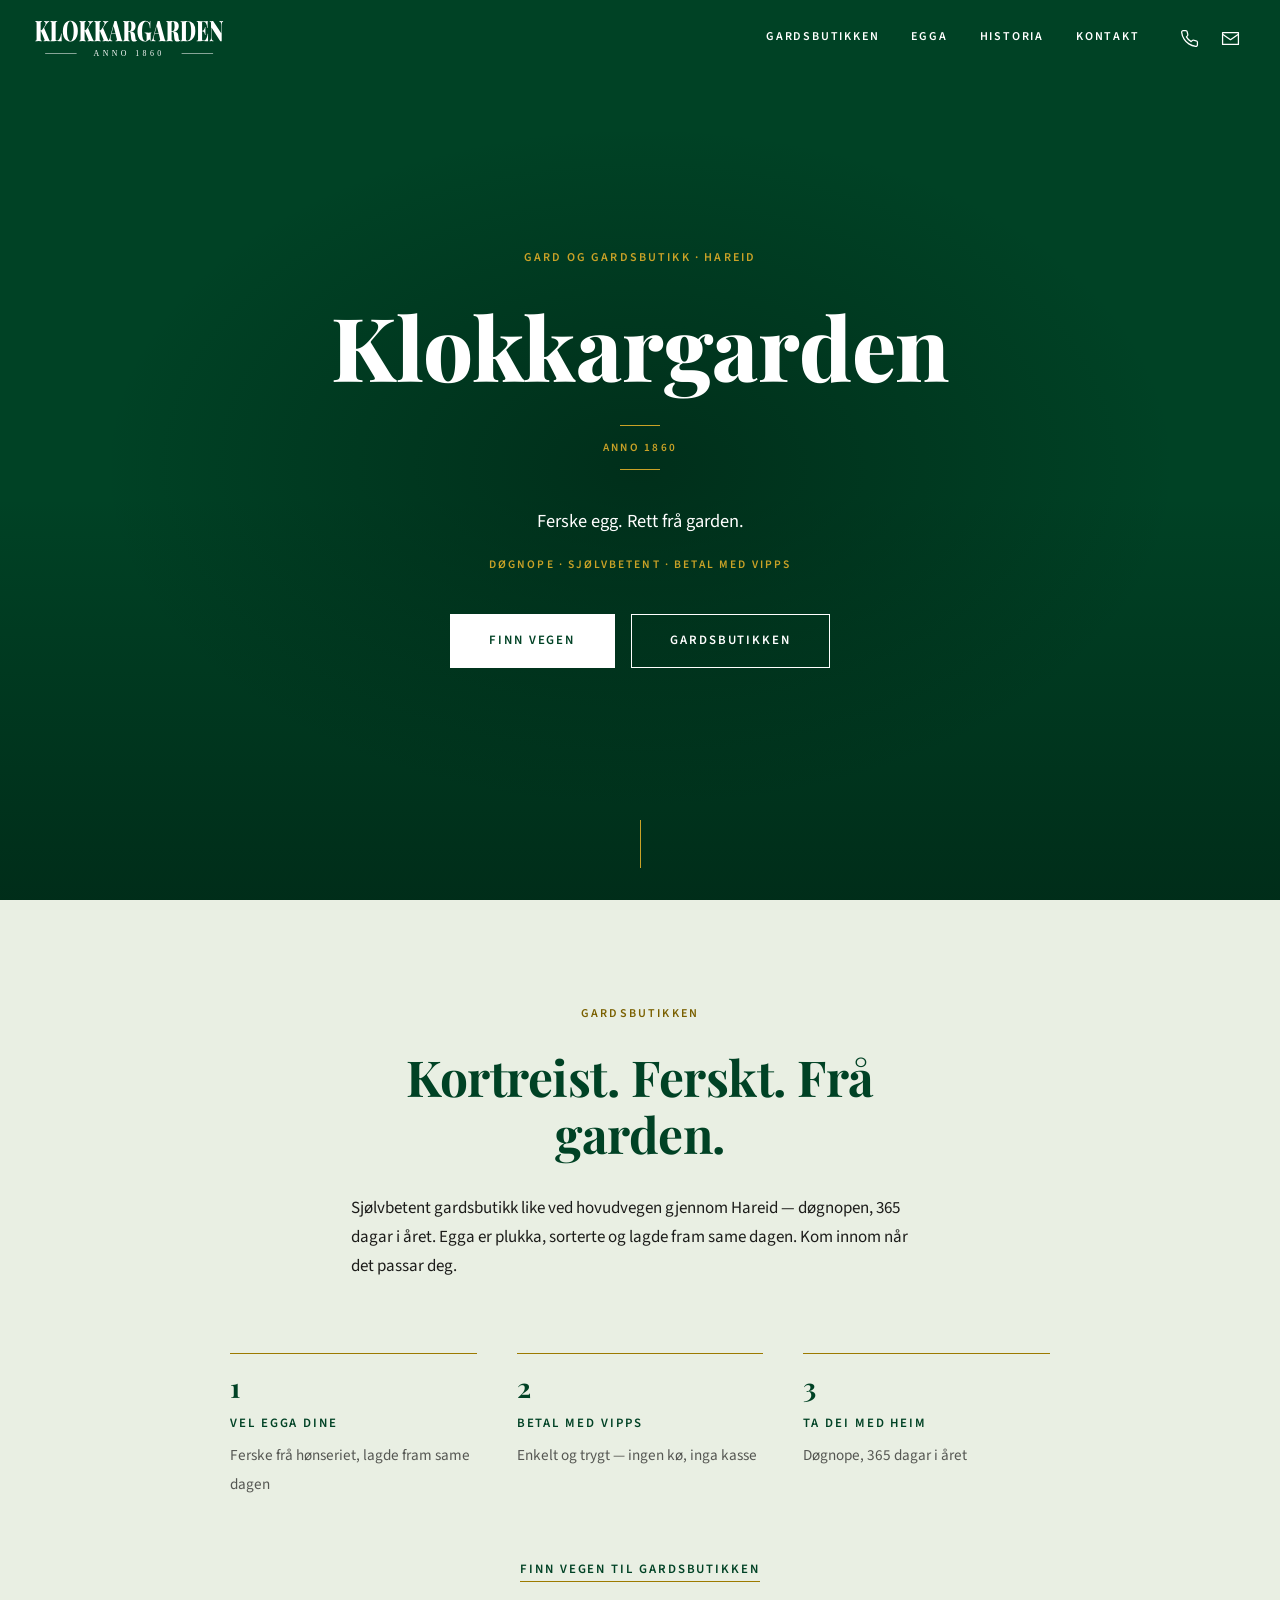
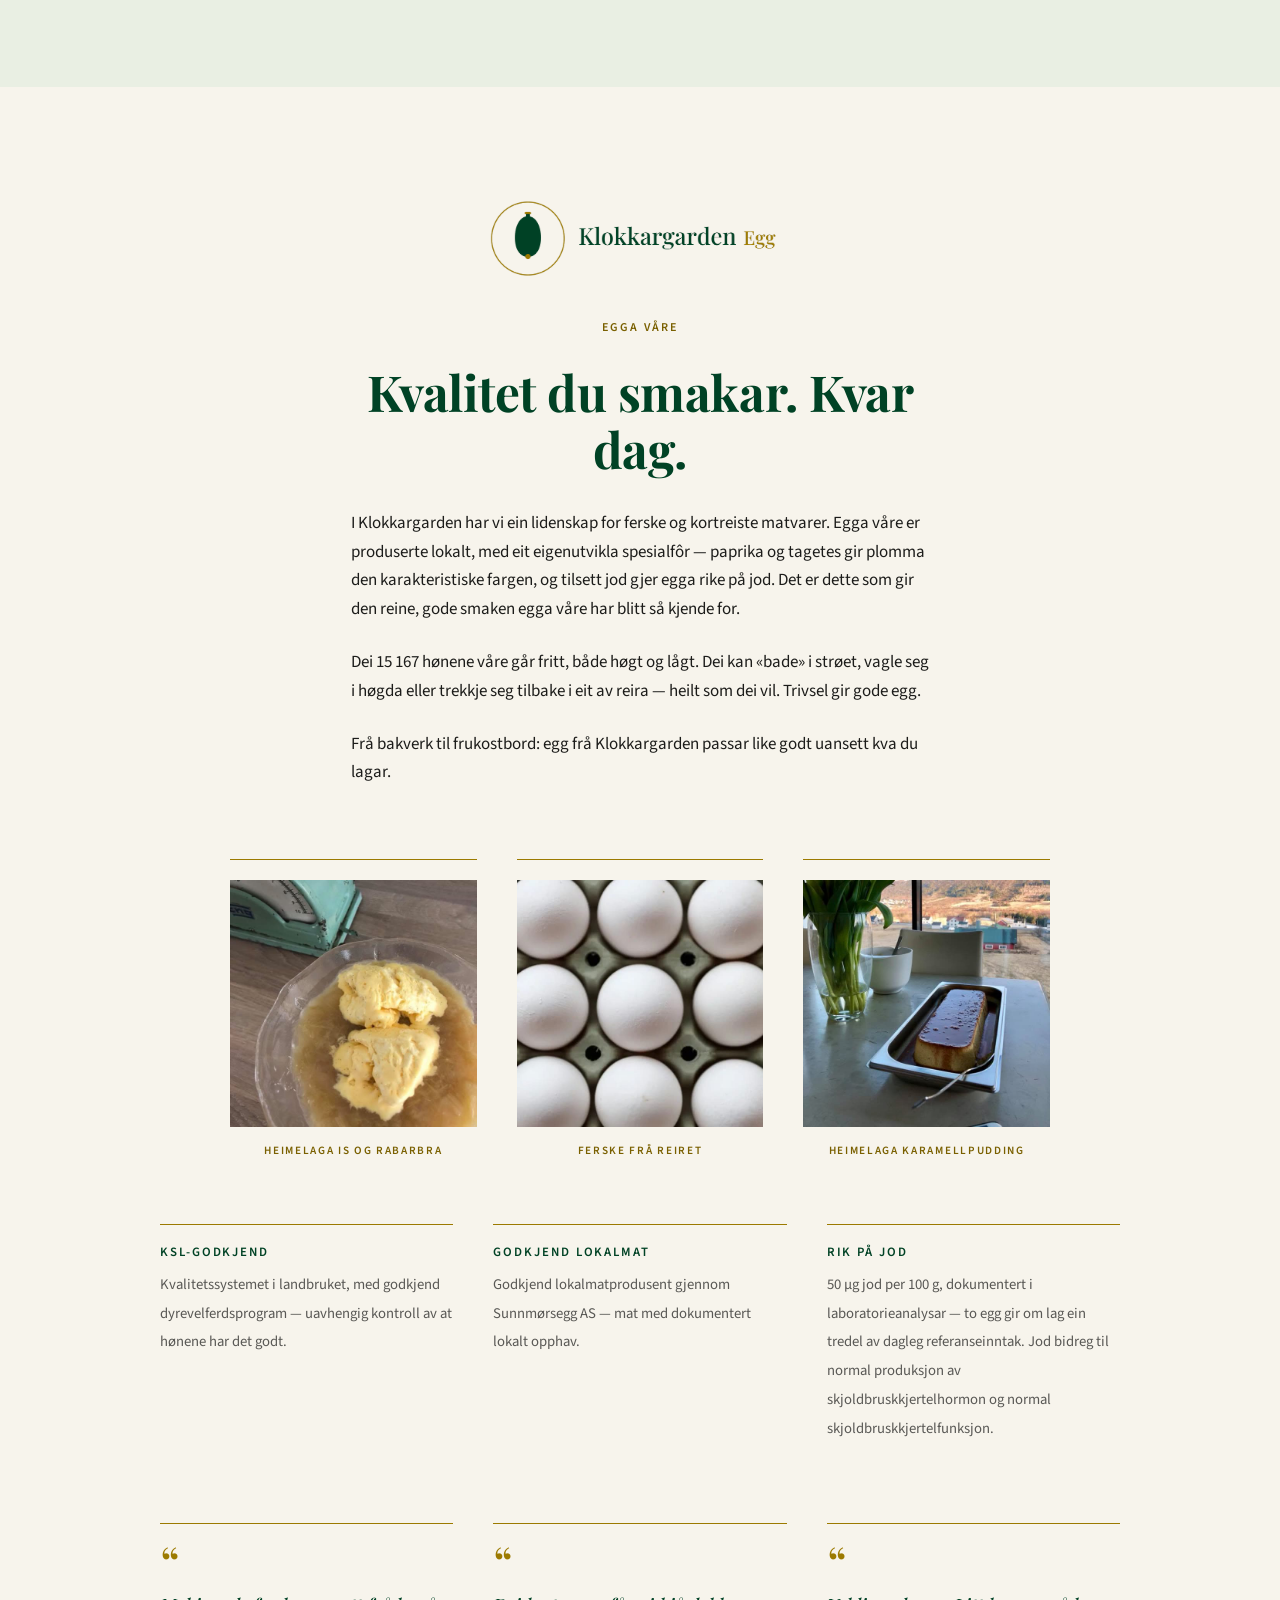
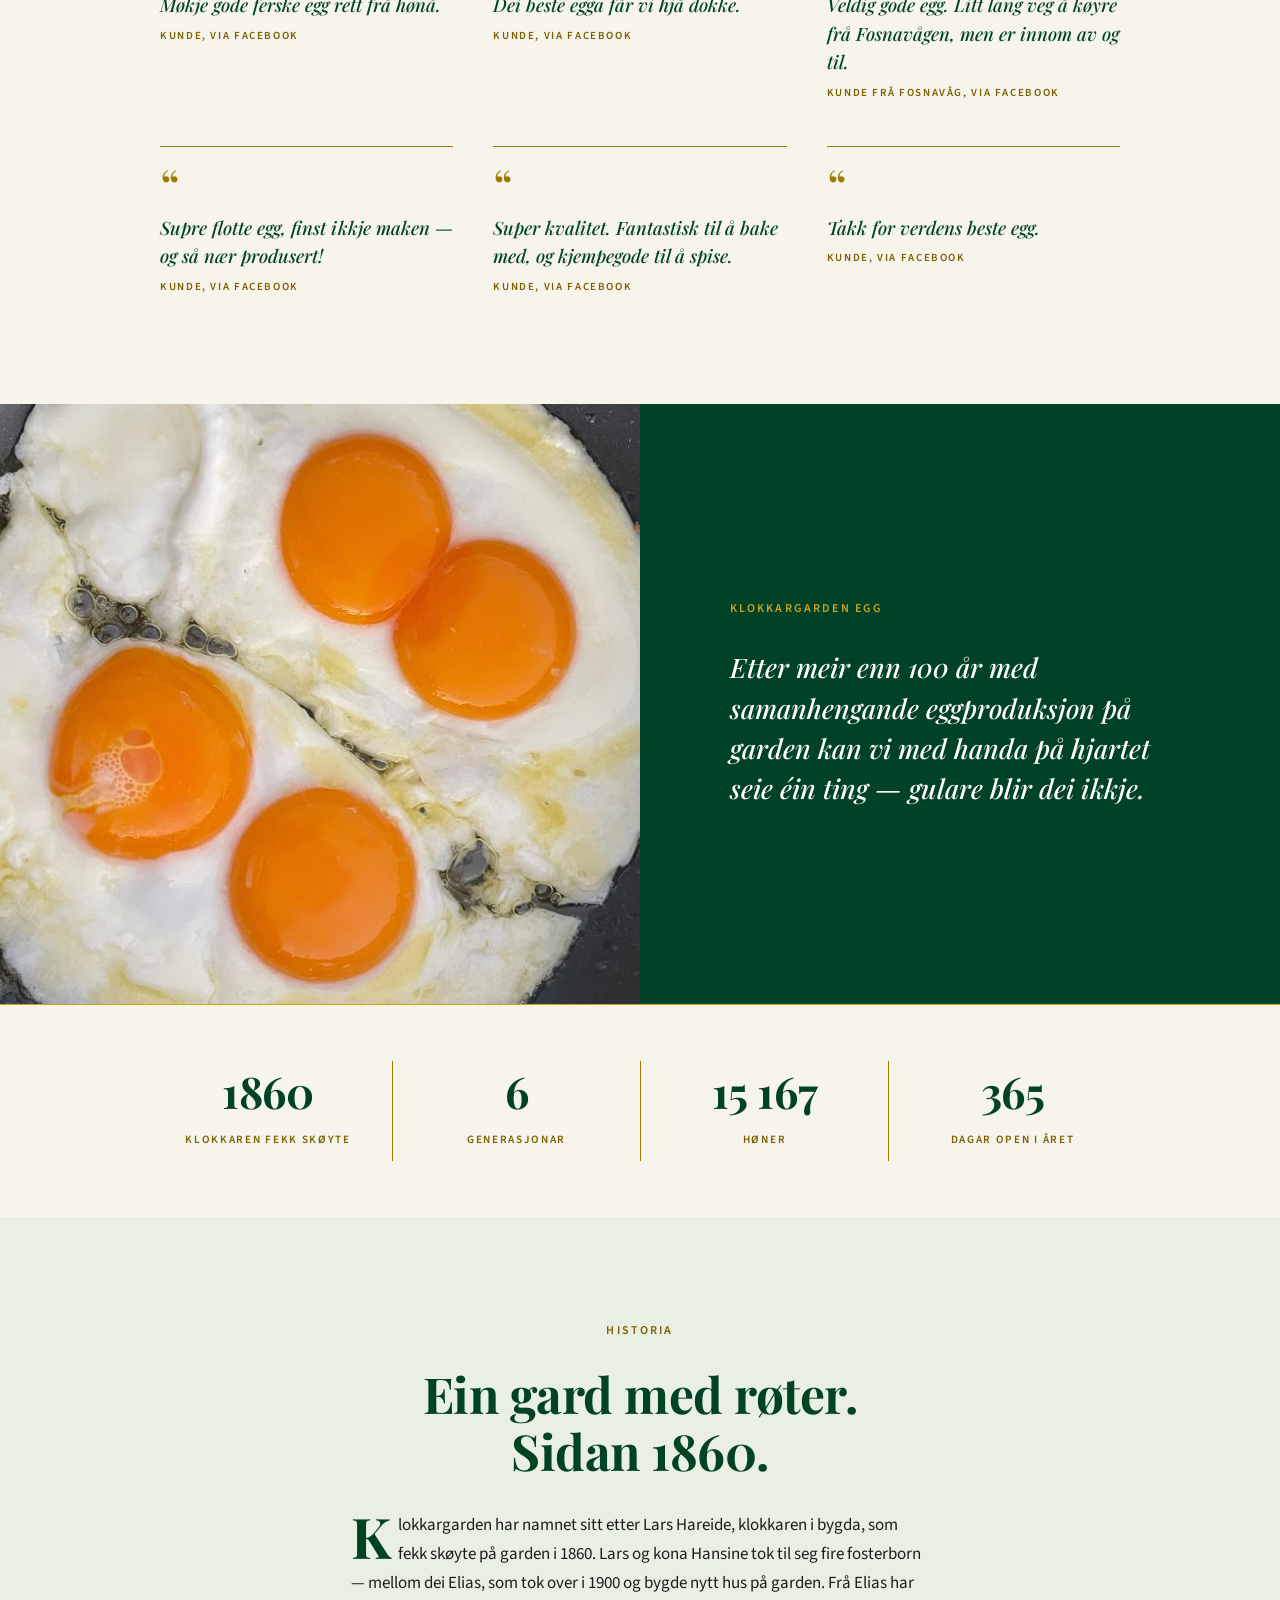
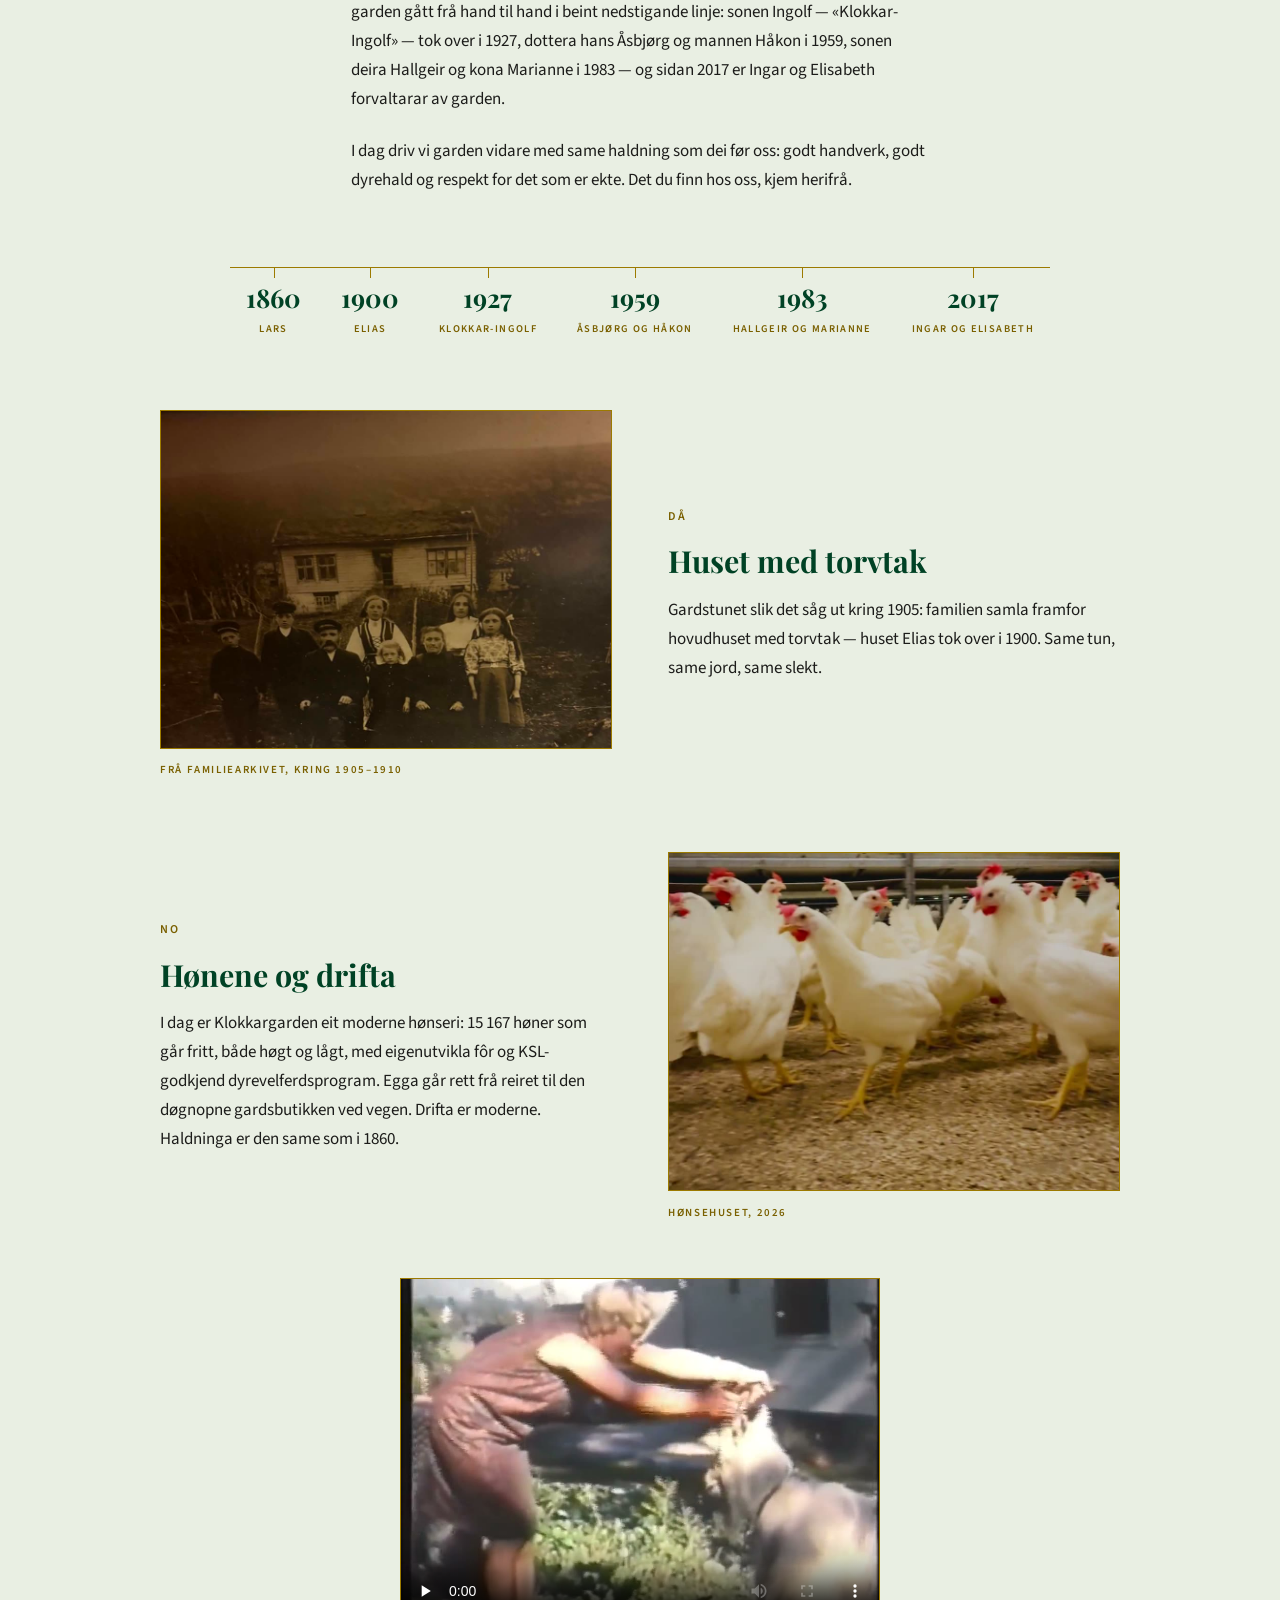
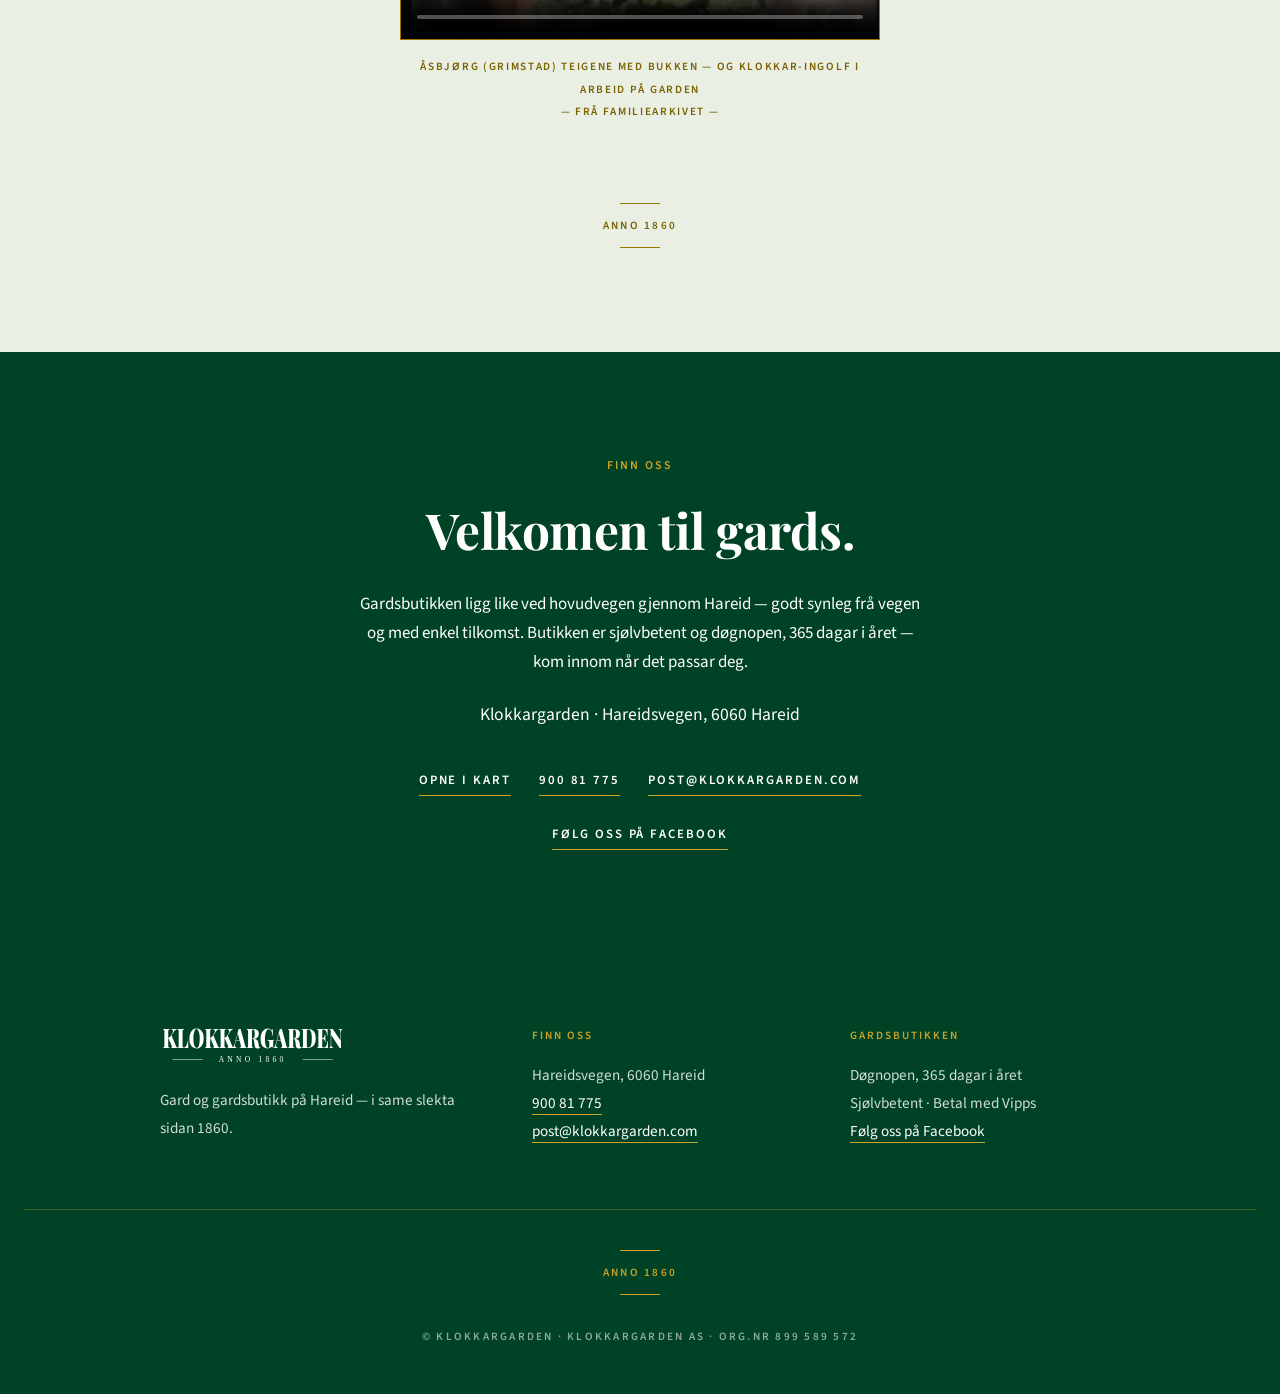
==== commit 4dfce104: "Konvertering: butikken først, hero med Finn vegen + fakta, tre trinn, kortare Egga-tekst Co-Authored" ====
--- a/index.html
+++ b/index.html
@@ -314,6 +314,24 @@
   }
 
   /* Hero-lastesekvens */
+  .hero-sub { margin-bottom: 1.1rem; }
+  .hero-fakta {
+    font-size: 0.72rem;
+    font-weight: 600;
+    letter-spacing: 0.18em;
+    text-transform: uppercase;
+    color: var(--gold-on-green);
+    margin-bottom: 2.5rem;
+  }
+  .hero-knappar {
+    display: flex;
+    gap: 1rem;
+    flex-wrap: wrap;
+    justify-content: center;
+  }
+  .cta--fylt { background: var(--white); color: var(--brg); }
+  .cta--fylt:hover { background: transparent; color: var(--white); }
+
   .hero-seq {
     opacity: 0;
     transform: translateY(12px);
@@ -694,22 +712,36 @@
     margin: 4.5rem auto 0;
     text-align: left;
   }
+  .gardsbutikk { background: #E9EFE3; }
   .info-item {
-    border-top: 1px solid var(--gold-on-green);
+    border-top: 1px solid var(--gold);
     padding-top: 1.25rem;
   }
+  .info-item .nr {
+    display: block;
+    font-family: "Playfair Display", Georgia, serif;
+    font-weight: 700;
+    font-size: 1.7rem;
+    line-height: 1;
+    color: var(--brg);
+    margin-bottom: 0.7rem;
+  }
   .info-item strong {
     display: block;
     font-size: 0.8rem;
     font-weight: 600;
     letter-spacing: 0.15em;
     text-transform: uppercase;
+    color: var(--brg);
     margin-bottom: 0.4rem;
   }
   .info-item span {
     font-size: 0.95rem;
-    color: rgba(255,255,255,0.75);
-  }
+    color: rgba(28, 28, 26, 0.72);
+  }
+  .finn-vegen { text-align: center; margin-top: 3.5rem; }
+  .gardsbutikk .lenke-sek { border-color: var(--gold); color: var(--brg); }
+  .gardsbutikk .lenke-sek:hover { color: var(--gold-ink); }
   @media (max-width: 700px) {
     .info-row { grid-template-columns: 1fr; gap: 2rem; }
   }
@@ -820,9 +852,9 @@
   <a class="logo" href="#"><img src="assets/logo.svg" alt="Klokkargarden — Anno 1860"></a>
   <div class="nav-hogre">
     <div class="nav-links">
-      <a href="#historia">Historia</a>
       <a href="#gardsbutikken">Gardsbutikken</a>
       <a href="#egga">Egga</a>
+      <a href="#historia">Historia</a>
       <a href="#kontakt">Kontakt</a>
     </div>
     <div class="nav-ikon">
@@ -846,13 +878,118 @@
     <span class="eyebrow hero-seq" style="--d:0.1s">Gard og gardsbutikk &middot; Hareid</span>
     <h1 class="hero-seq" style="--d:0.25s">Klokkargarden</h1>
     <div class="anno hero-seq" style="--d:0.4s"><span>Anno 1860</span></div>
-    <p class="hero-sub hero-seq" style="--d:0.55s">Ferske egg og ekte gardsdrift p&aring; Sunnm&oslash;re &mdash; sidan 1860.</p>
-    <a class="cta hero-seq" style="--d:0.7s" href="#gardsbutikken">Bes&oslash;k gardsbutikken</a>
+    <p class="hero-sub hero-seq" style="--d:0.55s">Ferske egg. Rett fr&aring; garden.</p>
+    <p class="hero-fakta hero-seq" style="--d:0.65s">D&oslash;gnope &middot; Sj&oslash;lvbetent &middot; Betal med Vipps</p>
+    <div class="hero-knappar hero-seq" style="--d:0.8s">
+      <a class="cta cta--fylt" href="https://maps.app.goo.gl/sHMasXteWBAqaZqo9" target="_blank" rel="noopener">Finn vegen</a>
+      <a class="cta" href="#gardsbutikken">Gardsbutikken</a>
+    </div>
   </div>
   <div class="scroll-cue" aria-hidden="true"></div>
 </header>
 
 <main>
+
+  <section class="section gardsbutikk" id="gardsbutikken">
+    <div class="section-inner">
+      <span class="eyebrow reveal">Gardsbutikken</span>
+      <h2 class="reveal">Kortreist. Ferskt. Fr&aring; garden.</h2>
+      <p>Sj&oslash;lvbetent gardsbutikk like ved hovudvegen gjennom Hareid &mdash; d&oslash;gnopen, 365 dagar i &aring;ret. Egga er plukka, sorterte og lagde fram same dagen. Kom innom n&aring;r det passar deg.</p>
+    </div>
+    <div class="info-row">
+      <div class="info-item">
+        <span class="nr">1</span>
+        <strong>Vel egga dine</strong>
+        <span>Ferske fr&aring; h&oslash;nseriet, lagde fram same dagen</span>
+      </div>
+      <div class="info-item">
+        <span class="nr">2</span>
+        <strong>Betal med Vipps</strong>
+        <span>Enkelt og trygt &mdash; ingen k&oslash;, inga kasse</span>
+      </div>
+      <div class="info-item">
+        <span class="nr">3</span>
+        <strong>Ta dei med heim</strong>
+        <span>D&oslash;gnope, 365 dagar i &aring;ret</span>
+      </div>
+    </div>
+    <div class="finn-vegen">
+      <a class="lenke-sek" href="https://maps.app.goo.gl/sHMasXteWBAqaZqo9" target="_blank" rel="noopener">Finn vegen til gardsbutikken</a>
+    </div>
+  </section>
+
+  <section class="section" id="egga">
+    <div class="section-inner">
+      <img class="egg-merke" src="assets/egg-merke.png" alt="Klokkargarden Egg" loading="lazy">
+      <span class="eyebrow reveal">Egga v&aring;re</span>
+      <h2 class="reveal">Kvalitet du smakar. Kvar dag.</h2>
+      <p>I Klokkargarden har vi ein lidenskap for ferske og kortreiste matvarer. Egga v&aring;re er produserte lokalt, med eit eigenutvikla spesialf&ocirc;r &mdash; paprika og tagetes gir plomma den karakteristiske fargen, og tilsett jod gjer egga rike p&aring; jod. Det er dette som gir den reine, gode smaken egga v&aring;re har blitt s&aring; kjende for.</p>
+      <p>Dei 15&nbsp;167 h&oslash;nene v&aring;re g&aring;r fritt, b&aring;de h&oslash;gt og l&aring;gt. Dei kan &laquo;bade&raquo; i str&oslash;et, vagle seg i h&oslash;gda eller trekkje seg tilbake i eit av reira &mdash; heilt som dei vil. Trivsel gir gode egg.</p>
+      <p>Fr&aring; bakverk til frukostbord: egg fr&aring; Klokkargarden passar like godt uansett kva du lagar.</p>
+    </div>
+    <div class="bilderekke">
+      <figure>
+        <img src="assets/is-rabarbra.jpg" alt="Heimelaga is med rabarbra ved sida av ei gammal kj&oslash;kkenvekt" loading="lazy">
+        <figcaption>Heimelaga is og rabarbra</figcaption>
+      </figure>
+      <figure>
+        <img src="assets/egg-brett.jpg" alt="Ferske kvite egg i brett, sett ovanfr&aring;" loading="lazy">
+        <figcaption>Ferske fr&aring; reiret</figcaption>
+      </figure>
+      <figure>
+        <img src="assets/karamellpudding.jpg" alt="Heimelaga karamellpudding med utsikt over bygda" loading="lazy">
+        <figcaption>Heimelaga karamellpudding</figcaption>
+      </figure>
+    </div>
+    <div class="merker">
+      <div class="merke">
+        <strong>KSL-godkjend</strong>
+        <span>Kvalitetssystemet i landbruket, med godkjend dyrevelferdsprogram &mdash; uavhengig kontroll av at h&oslash;nene har det godt.</span>
+      </div>
+      <div class="merke">
+        <strong>Godkjend Lokalmat</strong>
+        <span>Godkjend lokalmatprodusent gjennom Sunnm&oslash;rsegg AS &mdash; mat med dokumentert lokalt opphav.</span>
+      </div>
+      <div class="merke">
+        <strong>Rik p&aring; jod</strong>
+        <span>50&nbsp;&micro;g jod per 100&nbsp;g, dokumentert i laboratorieanalysar &mdash; to egg gir om lag ein tredel av dagleg referanseinntak. Jod bidreg til normal produksjon av skjoldbruskkjertelhormon og normal skjoldbruskkjertelfunksjon.</span>
+      </div>
+    </div>
+    <div class="omtalar" aria-label="Kundeomtalar">
+      <figure class="omtale">
+        <p>M&oslash;kje gode ferske egg rett fr&aring; h&oslash;n&aring;.</p>
+        <cite>Kunde, via Facebook</cite>
+      </figure>
+      <figure class="omtale">
+        <p>Dei beste egga f&aring;r vi hj&aring; dokke.</p>
+        <cite>Kunde, via Facebook</cite>
+      </figure>
+      <figure class="omtale">
+        <p>Veldig gode egg. Litt lang veg &aring; k&oslash;yre fr&aring; Fosnav&aring;gen, men er innom av og til.</p>
+        <cite>Kunde fr&aring; Fosnav&aring;g, via Facebook</cite>
+      </figure>
+      <figure class="omtale">
+        <p>Supre flotte egg, finst ikkje maken &mdash; og s&aring; n&aelig;r produsert!</p>
+        <cite>Kunde, via Facebook</cite>
+      </figure>
+      <figure class="omtale">
+        <p>Super kvalitet. Fantastisk til &aring; bake med, og kjempegode til &aring; spise.</p>
+        <cite>Kunde, via Facebook</cite>
+      </figure>
+      <figure class="omtale">
+        <p>Takk for verdens beste egg.</p>
+        <cite>Kunde, via Facebook</cite>
+      </figure>
+    </div>
+  </section>
+
+  <section class="signatur" aria-label="Klokkargarden Egg">
+    <img src="assets/plomme-stor.jpg" alt="Stekte egg med djupt oransje plommer" loading="lazy">
+    <div class="signatur-tekst">
+      <span class="eyebrow">Klokkargarden Egg</span>
+      <p>Etter meir enn 100 &aring;r med samanhengande eggproduksjon p&aring; garden kan vi med handa p&aring; hjartet seie &eacute;in ting &mdash; gulare blir dei ikkje.</p>
+    </div>
+  </section>
 
   <div class="tal" aria-label="N&oslash;kkeltal for Klokkargarden">
     <div class="tal-item"><strong>1860</strong><span>Klokkaren fekk sk&oslash;yte</span></div>
@@ -907,102 +1044,6 @@
       <div class="anno"><span>Anno 1860</span></div>
   </section>
 
-  <section class="section on-green" id="gardsbutikken">
-    <div class="section-inner">
-      <span class="eyebrow reveal">Gardsbutikken</span>
-      <h2 class="reveal">Kortreist. Ferskt. Fr&aring; garden.</h2>
-      <p>I gardsbutikken finn du ferske egg fr&aring; h&oslash;nene v&aring;re &mdash; plukka, sorterte og lagde fram same dagen. Butikken er d&oslash;gnopen, 365 dagar i &aring;ret, og du betaler enkelt med Vipps.</p>
-    </div>
-    <div class="info-row">
-      <div class="info-item">
-        <strong>Ferske egg</strong>
-        <span>Fr&aring; h&oslash;nseriet, kvar dag</span>
-      </div>
-      <div class="info-item">
-        <strong>D&oslash;gnope</strong>
-        <span>Sj&oslash;lvbetent, 365 dagar i &aring;ret</span>
-      </div>
-      <div class="info-item">
-        <strong>Betal med Vipps</strong>
-        <span>Enkelt og trygt</span>
-      </div>
-    </div>
-  </section>
-
-  <section class="section" id="egga">
-    <div class="section-inner">
-      <img class="egg-merke" src="assets/egg-merke.png" alt="Klokkargarden Egg" loading="lazy">
-      <span class="eyebrow reveal">Egga v&aring;re</span>
-      <h2 class="reveal">Kvalitet du smakar. Kvar dag.</h2>
-      <p>I Klokkargarden har vi ein lidenskap for ferske og kortreiste matvarer. Egga v&aring;re er produserte lokalt, og med eit naturleg, eigenutvikla spesialf&ocirc;r gir vi h&oslash;nene den beste n&aelig;ringa dei kan f&aring; &mdash; i den opphavlege oppskrifta var det innblandinga av paprika og tagetes som til slutt kalibrerte den karakteristiske fargen p&aring; plomma. Det er dette som gir den reine, gode smaken egga v&aring;re har blitt s&aring; kjende for.</p>
-      <p>F&ocirc;ret er ogs&aring; tilsett jod, som naturleg f&oslash;lgjer med over i egget. Laboratorieanalysar dokumenterer 50&nbsp;&micro;g jod per 100&nbsp;g &mdash; det gjer egga v&aring;re rike p&aring; jod, og to egg gir om lag ein tredel av dagleg referanseinntak for vaksne (150&nbsp;&micro;g). Jod bidreg til normal produksjon av skjoldbruskkjertelhormon og normal skjoldbruskkjertelfunksjon.</p>
-      <p>Dei 15&nbsp;167 h&oslash;nene v&aring;re g&aring;r fritt, b&aring;de h&oslash;gt og l&aring;gt. Dei kan &laquo;bade&raquo; i str&oslash;et, vagle seg i h&oslash;gda eller trekkje seg tilbake i eit av reira &mdash; heilt som dei vil. Trivsel gir gode egg.</p>
-      <p>Fr&aring; bakverk til frukostbord: egg fr&aring; Klokkargarden passar like godt uansett kva du lagar.</p>
-    </div>
-    <div class="bilderekke">
-      <figure>
-        <img src="assets/is-rabarbra.jpg" alt="Heimelaga is med rabarbra ved sida av ei gammal kj&oslash;kkenvekt" loading="lazy">
-        <figcaption>Heimelaga is og rabarbra</figcaption>
-      </figure>
-      <figure>
-        <img src="assets/egg-brett.jpg" alt="Ferske kvite egg i brett, sett ovanfr&aring;" loading="lazy">
-        <figcaption>Ferske fr&aring; reiret</figcaption>
-      </figure>
-      <figure>
-        <img src="assets/karamellpudding.jpg" alt="Heimelaga karamellpudding med utsikt over bygda" loading="lazy">
-        <figcaption>Heimelaga karamellpudding</figcaption>
-      </figure>
-    </div>
-    <div class="merker">
-      <div class="merke">
-        <strong>KSL-godkjend</strong>
-        <span>Kvalitetssystemet i landbruket, med godkjend dyrevelferdsprogram &mdash; uavhengig kontroll av at h&oslash;nene har det godt.</span>
-      </div>
-      <div class="merke">
-        <strong>Godkjend Lokalmat</strong>
-        <span>Godkjend lokalmatprodusent gjennom Sunnm&oslash;rsegg AS &mdash; mat med dokumentert lokalt opphav.</span>
-      </div>
-      <div class="merke">
-        <strong>Rik p&aring; jod</strong>
-        <span>50&nbsp;&micro;g jod per 100&nbsp;g, dokumentert i laboratorieanalysar &mdash; to egg gir om lag ein tredel av dagsbehovet.</span>
-      </div>
-    </div>
-    <div class="omtalar" aria-label="Kundeomtalar">
-      <figure class="omtale">
-        <p>M&oslash;kje gode ferske egg rett fr&aring; h&oslash;n&aring;.</p>
-        <cite>Kunde, via Facebook</cite>
-      </figure>
-      <figure class="omtale">
-        <p>Dei beste egga f&aring;r vi hj&aring; dokke.</p>
-        <cite>Kunde, via Facebook</cite>
-      </figure>
-      <figure class="omtale">
-        <p>Veldig gode egg. Litt lang veg &aring; k&oslash;yre fr&aring; Fosnav&aring;gen, men er innom av og til.</p>
-        <cite>Kunde fr&aring; Fosnav&aring;g, via Facebook</cite>
-      </figure>
-      <figure class="omtale">
-        <p>Supre flotte egg, finst ikkje maken &mdash; og s&aring; n&aelig;r produsert!</p>
-        <cite>Kunde, via Facebook</cite>
-      </figure>
-      <figure class="omtale">
-        <p>Super kvalitet. Fantastisk til &aring; bake med, og kjempegode til &aring; spise.</p>
-        <cite>Kunde, via Facebook</cite>
-      </figure>
-      <figure class="omtale">
-        <p>Takk for verdens beste egg.</p>
-        <cite>Kunde, via Facebook</cite>
-      </figure>
-    </div>
-  </section>
-
-  <section class="signatur" aria-label="Klokkargarden Egg">
-    <img src="assets/plomme-stor.jpg" alt="Stekte egg med djupt oransje plommer" loading="lazy">
-    <div class="signatur-tekst">
-      <span class="eyebrow">Klokkargarden Egg</span>
-      <p>Etter meir enn 100 &aring;r med samanhengande eggproduksjon p&aring; garden kan vi med handa p&aring; hjartet seie &eacute;in ting &mdash; gulare blir dei ikkje.</p>
-    </div>
-  </section>
-
   <section class="section on-green" id="kontakt" style="padding-bottom: 6rem;">
     <div class="section-inner">
       <span class="eyebrow reveal">Finn oss</span>
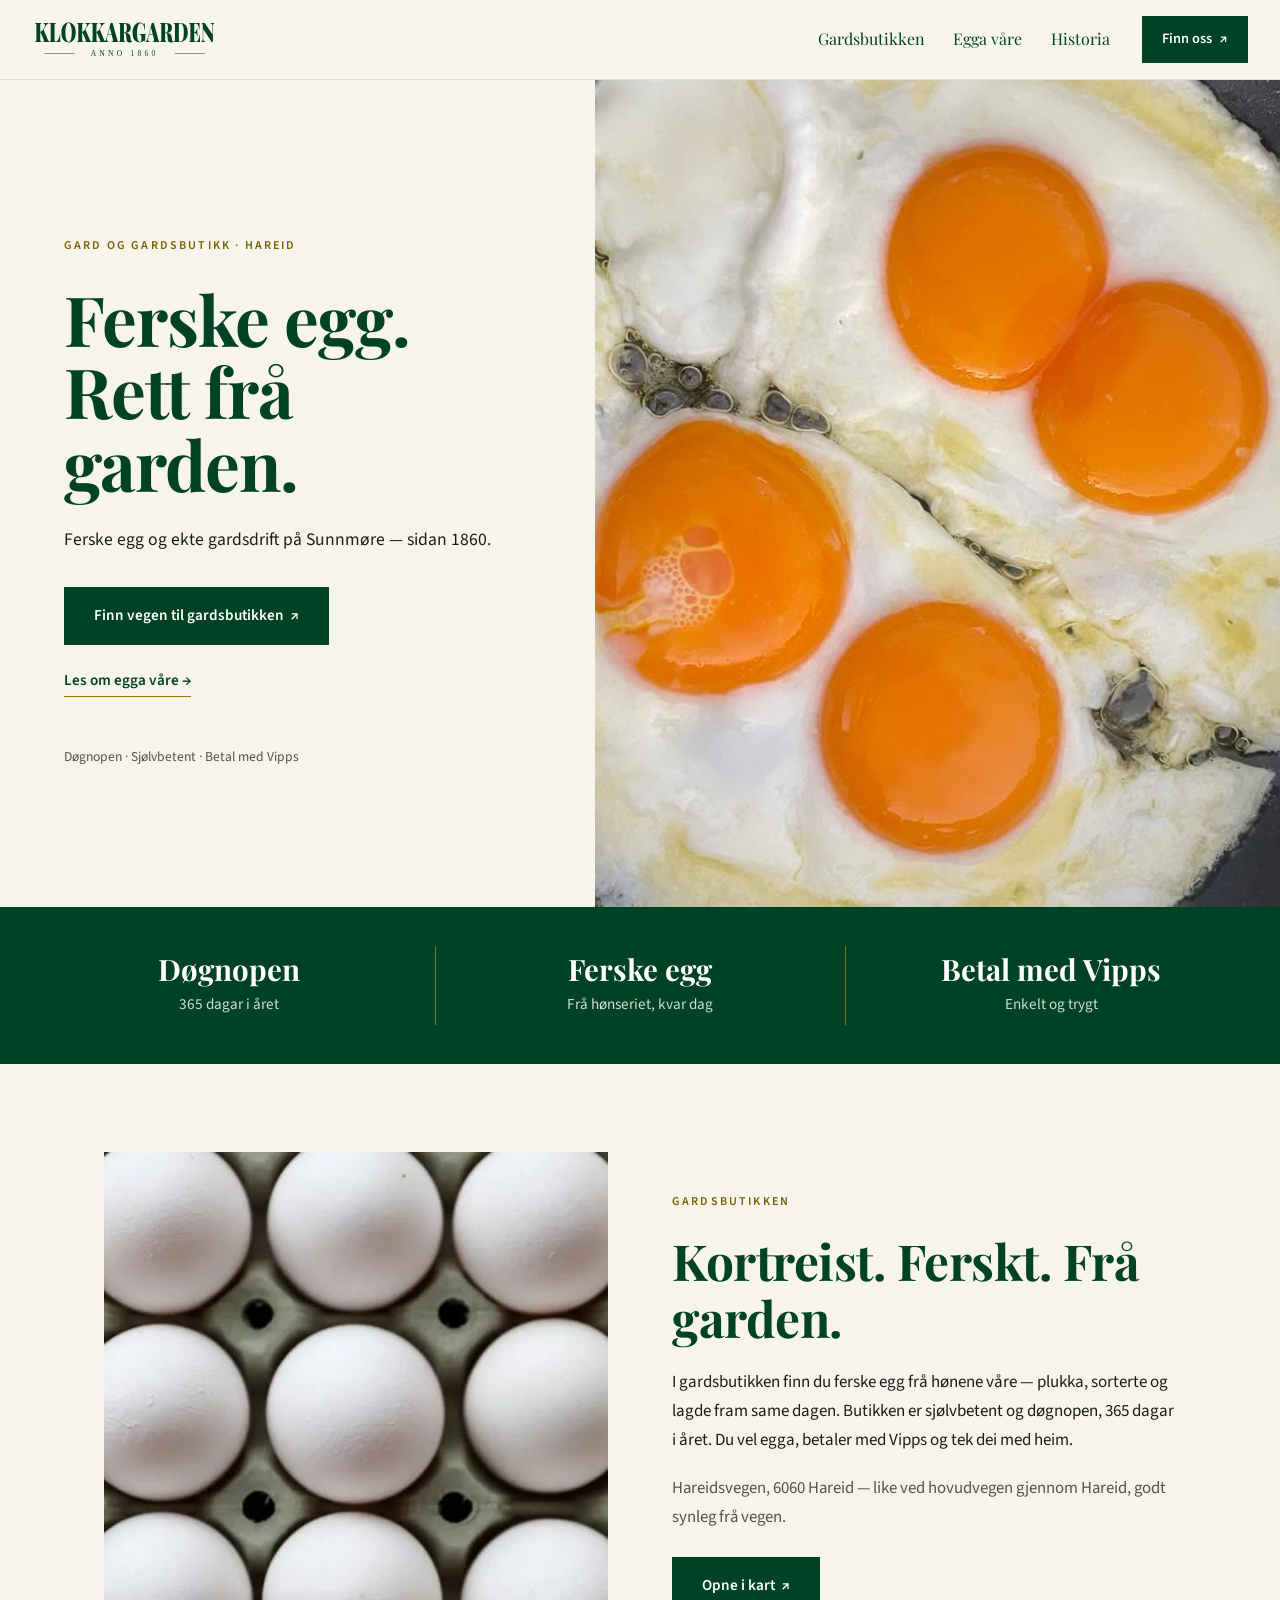
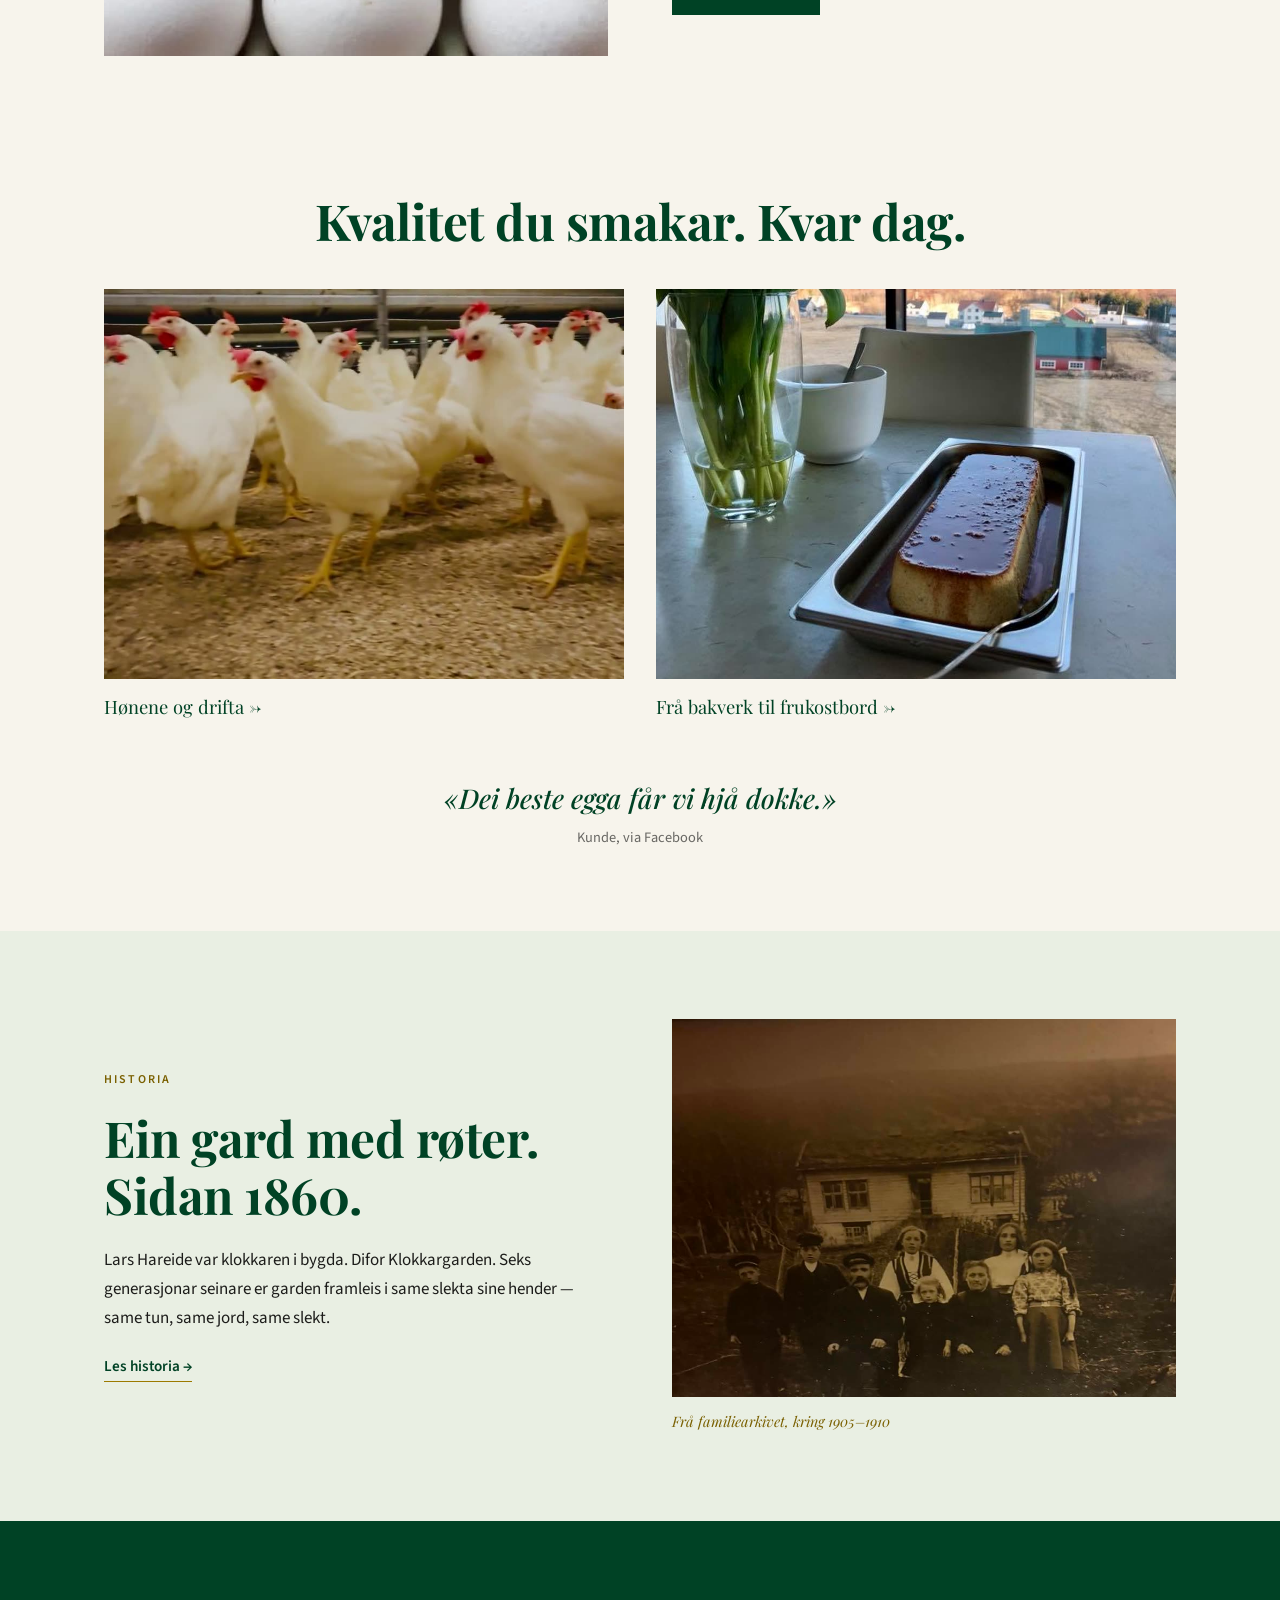
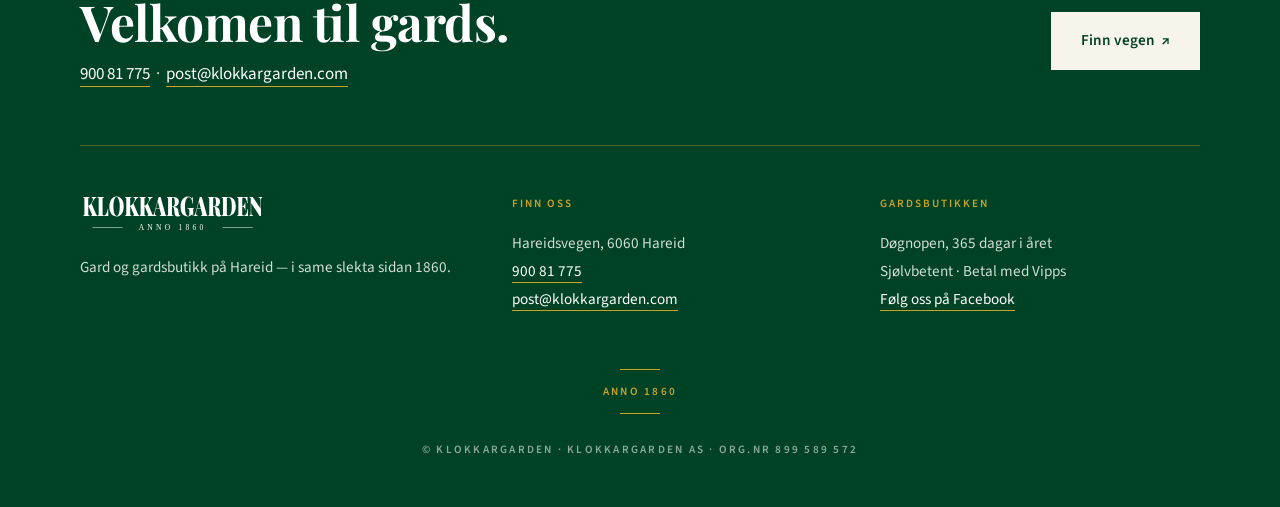
==== commit 3400436c: "Ny framside etter mockup + undersider historia.html og egga.html; felles stilark assets/stil.css Co-" ====
--- a/index.html
+++ b/index.html
@@ -4,7 +4,7 @@
 <meta charset="UTF-8">
 <meta name="viewport" content="width=device-width, initial-scale=1.0">
 <title>Klokkargarden — Gard og gardsbutikk på Hareid, sidan 1860</title>
-<meta name="description" content="Klokkargarden på Hareid — ferske egg og ekte gardsdrift på Sunnmøre sidan 1860. Sjølvbetent gardsbutikk, døgnopen 365 dagar i året.">
+<meta name="description" content="Klokkargarden på Hareid — ferske egg rett frå garden. Sjølvbetent gardsbutikk, døgnopen 365 dagar i året. Betal med Vipps.">
 <link rel="canonical" href="https://klokkargarden.com/">
 <link rel="icon" type="image/png" href="assets/favicon.png">
 <link rel="apple-touch-icon" href="/apple-touch-icon.png">
@@ -12,7 +12,7 @@
 <meta property="og:type" content="website">
 <meta property="og:site_name" content="Klokkargarden">
 <meta property="og:title" content="Klokkargarden — Gard og gardsbutikk på Hareid, sidan 1860">
-<meta property="og:description" content="Ferske egg og ekte gardsdrift på Sunnmøre sidan 1860. Sjølvbetent gardsbutikk ved Hareidsvegen — døgnopen 365 dagar i året, betal med Vipps.">
+<meta property="og:description" content="Ferske egg rett frå garden. Sjølvbetent gardsbutikk ved Hareidsvegen — døgnopen 365 dagar i året, betal med Vipps.">
 <meta property="og:url" content="https://klokkargarden.com/">
 <meta property="og:image" content="https://klokkargarden.com/assets/og-bilete.jpg">
 <meta property="og:image:width" content="1200">
@@ -44,11 +44,7 @@
     "addressLocality": "Hareid",
     "addressCountry": "NO"
   },
-  "geo": {
-    "@type": "GeoCoordinates",
-    "latitude": 62.3740137,
-    "longitude": 6.0273608
-  },
+  "geo": { "@type": "GeoCoordinates", "latitude": 62.3740137, "longitude": 6.0273608 },
   "sameAs": ["https://www.facebook.com/klokkargard1"],
   "email": "post@klokkargarden.com",
   "telephone": "+47 900 81 775",
@@ -58,1003 +54,86 @@
 <link rel="preconnect" href="https://fonts.googleapis.com">
 <link rel="preconnect" href="https://fonts.gstatic.com" crossorigin>
 <link href="https://fonts.googleapis.com/css2?family=Playfair+Display:ital,wght@0,700;0,800;1,500&family=Source+Sans+3:wght@400;600&display=swap" rel="stylesheet">
-<style>
-  :root {
-    --brg:   #004225;
-    --gold:  #9C7A00;
-    --cream: #F7F4EC;
-    --ink:   #1C1C1A;
-    --white: #FFFFFF;
-    --gold-on-green: #C9A227; /* gull må lysnast marginalt på mørk grøn for lesbarheit i små grader */
-    --gold-ink: #7A6000; /* mørkna gull for liten tekst på lyse flater — WCAG-kontrast; linjer/border held --gold */
-  }
-
-  * { margin: 0; padding: 0; box-sizing: border-box; }
-
-  html { scroll-behavior: smooth; }
-
-  body {
-    font-family: "Source Sans 3", "Segoe UI", sans-serif;
-    font-weight: 400;
-    font-size: 1.0625rem;
-    line-height: 1.7;
-    color: var(--ink);
-    background: var(--cream);
-    -webkit-font-smoothing: antialiased;
-  }
-
-  h1, h2, .logo { font-family: "Playfair Display", Georgia, serif; }
-
-  a { color: inherit; }
-
-  /* ---------- Gjenbrukte element ---------- */
-
-  .eyebrow {
-    display: block;
-    font-size: 0.75rem;
-    font-weight: 600;
-    letter-spacing: 0.18em;
-    text-transform: uppercase;
-  }
-
-  .anno {
-    display: flex;
-    flex-direction: column;
-    align-items: center;
-    gap: 0.75rem;
-    color: var(--gold-ink);
-  }
-  .anno::before,
-  .anno::after {
-    content: "";
-    width: 40px;
-    height: 1px;
-    background: var(--gold);
-  }
-  .anno span {
-    font-size: 0.7rem;
-    font-weight: 600;
-    letter-spacing: 0.2em;
-    text-transform: uppercase;
-  }
-  .on-green .anno,
-  .hero .anno,
-  footer .anno { color: var(--gold-on-green); }
-  .on-green .anno::before, .on-green .anno::after,
-  .hero .anno::before, .hero .anno::after,
-  footer .anno::before, footer .anno::after { background: var(--gold-on-green); }
-
-  .section {
-    padding: 6.5rem 1.5rem;
-  }
-
-  a:focus-visible {
-    outline: 2px solid var(--gold);
-    outline-offset: 3px;
-  }
-  nav a:focus-visible, .hero a:focus-visible, .on-green a:focus-visible, footer a:focus-visible {
-    outline-color: var(--gold-on-green);
-  }
-  .section-inner {
-    max-width: 640px;
-    margin: 0 auto;
-    text-align: center;
-  }
-  .section .eyebrow { color: var(--gold-ink); margin-bottom: 1.5rem; }
-  .section h2 {
-    font-weight: 700;
-    font-size: clamp(2.2rem, 4.6vw, 3.1rem);
-    letter-spacing: -0.01em;
-    line-height: 1.15;
-    color: var(--brg);
-    margin-bottom: 2rem;
-  }
-  .section p {
-    max-width: 34em;
-    margin: 0 auto 1.4em;
-    text-align: left;
-  }
-  .section p:last-of-type { margin-bottom: 0; }
-
-  .on-green { background: var(--brg); color: var(--white); }
-  .on-green h2 { color: var(--white); }
-  .on-green .eyebrow { color: var(--gold-on-green); }
-
-  /* ---------- Navigasjon ---------- */
-
-  nav {
-    position: fixed;
-    top: 0; left: 0; right: 0;
-    z-index: 100;
-    display: flex;
-    align-items: center;
-    justify-content: space-between;
-    padding: 1.1rem 2rem;
-    color: var(--white);
-    background: transparent;
-    transition: background 0.35s ease, padding 0.35s ease;
-  }
-  nav.scrolled { background: var(--brg); padding: 0.8rem 2rem; }
-  .logo {
-    display: block;
-    text-decoration: none;
-  }
-  .logo img {
-    display: block;
-    height: 42px;
-    width: auto;
-  }
-  .nav-hogre {
-    display: flex;
-    align-items: center;
-    gap: 2rem;
-  }
-  .nav-links {
-    display: flex;
-    gap: 2rem;
-  }
-  .nav-ikon {
-    display: flex;
-    align-items: center;
-    gap: 0.4rem;
-  }
-  .ring {
-    display: flex;
-    align-items: center;
-    justify-content: center;
-    padding: 0.5rem;
-    transition: color 0.25s ease;
-  }
-  .ring svg {
-    width: 19px;
-    height: 19px;
-    flex-shrink: 0;
-  }
-  .ring:hover { color: var(--gold-on-green); }
-  @media (max-width: 700px) {
-    .nav-ikon { margin-right: -0.5rem; }
-    .ring svg { width: 21px; height: 21px; }
-  }
-  .nav-links a {
-    font-size: 0.75rem;
-    font-weight: 600;
-    letter-spacing: 0.15em;
-    text-transform: uppercase;
-    text-decoration: none;
-    padding-bottom: 2px;
-    border-bottom: 1px solid transparent;
-    transition: border-color 0.25s ease;
-  }
-  .nav-links a:hover { border-color: var(--gold-on-green); }
-  @media (max-width: 700px) {
-    .nav-links { display: none; }
-  }
-
-  /* ---------- Hero ---------- */
-
-  .hero {
-    position: relative;
-    min-height: 100vh;
-    min-height: 100svh;
-    display: flex;
-    flex-direction: column;
-    align-items: center;
-    justify-content: center;
-    text-align: center;
-    padding: 6rem 1.5rem 5rem;
-    background: var(--brg);
-    color: var(--white);
-    overflow: hidden;
-  }
-  .hero-media {
-    position: absolute;
-    inset: 0;
-    width: 100%;
-    height: 100%;
-    object-fit: cover;
-  }
-  .hero-overlay {
-    position: absolute;
-    inset: 0;
-    /* 0.7 (ikke briefens 0.55): råvideoen er svært lys — kontrastkravet for hvit tekst styrer */
-    /* radiell mørkning bak tekstblokka: gullteksten treng ro mot dei kvite hønene */
-    background:
-      radial-gradient(ellipse 42% 38% at 50% 52%, rgba(0,28,16,0.5) 0%, rgba(0,28,16,0) 100%),
-      linear-gradient(to bottom, rgba(0,0,0,0) 55%, rgba(0,20,11,0.45) 100%),
-      rgba(0,66,37,0.7);
-  }
-  .hero-content {
-    position: relative;
-    z-index: 1;
-    display: flex;
-    flex-direction: column;
-    align-items: center;
-  }
-  .hero .eyebrow { color: var(--gold-on-green); margin-bottom: 2rem; }
-  .hero h1 {
-    font-weight: 800;
-    font-size: clamp(3rem, 9vw, 5.5rem);
-    line-height: 1.05;
-    margin-bottom: 2rem;
-  }
-  .hero .anno { margin-bottom: 2.25rem; }
-  .hero-sub {
-    font-size: 1.15rem;
-    max-width: 30em;
-    margin-bottom: 3rem;
-  }
-  .cta {
-    display: inline-block;
-    padding: 0.95rem 2.4rem;
-    border: 1px solid var(--white);
-    background: transparent;
-    color: var(--white);
-    font-size: 0.8rem;
-    font-weight: 600;
-    letter-spacing: 0.15em;
-    text-transform: uppercase;
-    text-decoration: none;
-    transition: background 0.3s ease, color 0.3s ease;
-  }
-  .cta:hover { background: var(--white); color: var(--brg); }
-
-  .scroll-cue {
-    position: absolute;
-    bottom: 2rem;
-    left: 50%;
-    z-index: 1;
-    width: 1px;
-    height: 48px;
-    background: var(--gold-on-green);
-    animation: cue 2.4s ease-in-out infinite;
-  }
-  @keyframes cue {
-    0%, 100% { opacity: 0.25; transform: scaleY(0.6); transform-origin: top; }
-    50%      { opacity: 1;    transform: scaleY(1);   transform-origin: top; }
-  }
-
-  /* Hero-lastesekvens */
-  .hero-sub { margin-bottom: 1.1rem; }
-  .hero-fakta {
-    font-size: 0.72rem;
-    font-weight: 600;
-    letter-spacing: 0.18em;
-    text-transform: uppercase;
-    color: var(--gold-on-green);
-    margin-bottom: 2.5rem;
-  }
-  .hero-knappar {
-    display: flex;
-    gap: 1rem;
-    flex-wrap: wrap;
-    justify-content: center;
-  }
-  .cta--fylt { background: var(--white); color: var(--brg); }
-  .cta--fylt:hover { background: transparent; color: var(--white); }
-
-  .hero-seq {
-    opacity: 0;
-    transform: translateY(12px);
-    animation: seq 0.6s ease forwards;
-    animation-delay: var(--d, 0s);
-  }
-  @keyframes seq {
-    to { opacity: 1; transform: translateY(0); }
-  }
-
-  /* ---------- Historia ---------- */
-
-  .historia { background: #E9EFE3; }
-  .historia .anno { margin-top: 5rem; }
-
-  /* Anfang i bygdebok-stil */
-  .historia .section-inner > p:first-of-type::first-letter {
-    font-family: "Playfair Display", Georgia, serif;
-    font-weight: 700;
-    font-size: 3.3em;
-    line-height: 0.8;
-    float: left;
-    padding: 0.04em 0.12em 0 0;
-    color: var(--brg);
-  }
-
-  .tidslinje {
-    display: flex;
-    justify-content: space-between;
-    max-width: 820px;
-    margin: 4.5rem auto 0;
-    position: relative;
-    padding: 0 1rem;
-  }
-  .tidslinje::before {
-    content: "";
-    position: absolute;
-    top: 0;
-    left: 0;
-    right: 0;
-    height: 1px;
-    background: var(--gold);
-  }
-  .tid {
-    display: flex;
-    flex-direction: column;
-    align-items: center;
-    padding-top: 1.1rem;
-    position: relative;
-    max-width: 8.5em;
-  }
-  .tid::before {
-    content: "";
-    position: absolute;
-    top: 0;
-    left: 50%;
-    width: 1px;
-    height: 0.7rem;
-    background: var(--gold);
-  }
-  .aar {
-    font-family: "Playfair Display", Georgia, serif;
-    font-weight: 700;
-    font-size: 1.6rem;
-    line-height: 1;
-    color: var(--brg);
-  }
-  .kven {
-    margin-top: 0.6rem;
-    font-size: 0.65rem;
-    font-weight: 600;
-    letter-spacing: 0.13em;
-    text-transform: uppercase;
-    line-height: 1.7;
-    text-align: center;
-    color: var(--gold-ink);
-  }
-  @media (max-width: 700px) {
-    .tidslinje {
-      flex-direction: column;
-      gap: 1.9rem;
-      max-width: 260px;
-      padding: 0 0 0 1.6rem;
-    }
-    .tidslinje::before {
-      top: 0.3rem;
-      bottom: 0.3rem;
-      right: auto;
-      height: auto;
-      width: 1px;
-    }
-    .tid {
-      flex-direction: row;
-      align-items: baseline;
-      gap: 1rem;
-      padding-top: 0;
-      max-width: none;
-    }
-    .tid::before {
-      top: 50%;
-      left: -1.6rem;
-      width: 0.9rem;
-      height: 1px;
-    }
-    .kven { margin-top: 0; text-align: left; }
-  }
-
-  .arkiv {
-    max-width: 480px;
-    margin: 3.5rem auto 0;
-  }
-  .arkiv video,
-  .arkiv img {
-    display: block;
-    width: 100%;
-    border: 1px solid var(--gold);
-  }
-  /* Då / No — redaksjonelle todelte kapittel */
-  .kapittel {
-    display: grid;
-    grid-template-columns: 1fr 1fr;
-    gap: 3.5rem;
-    align-items: center;
-    max-width: 960px;
-    margin: 4.5rem auto 0;
-    text-align: left;
-  }
-  .kapittel figure { margin: 0; }
-  .kapittel img {
-    display: block;
-    width: 100%;
-    aspect-ratio: 4 / 3;
-    object-fit: cover;
-    border: 1px solid var(--gold);
-    background: #E3E9DE;
-  }
-  .kapittel figcaption {
-    margin-top: 0.8rem;
-    font-size: 0.68rem;
-    font-weight: 600;
-    letter-spacing: 0.15em;
-    text-transform: uppercase;
-    color: var(--gold-ink);
-  }
-  .kapittel--omvend figure { order: 2; }
-  .kapittel .eyebrow { color: var(--gold-ink); margin-bottom: 1rem; }
-  .kapittel h3 {
-    font-family: "Playfair Display", Georgia, serif;
-    font-weight: 700;
-    font-size: clamp(1.5rem, 2.4vw, 1.9rem);
-    line-height: 1.2;
-    color: var(--brg);
-    margin-bottom: 1rem;
-  }
-  .kapittel p { max-width: none; margin: 0; }
-  @media (max-width: 700px) {
-    .kapittel { grid-template-columns: 1fr; gap: 1.6rem; max-width: 480px; margin-top: 3.5rem; }
-    .kapittel--omvend figure { order: 0; }
-  }
-  .bilderekke {
-    display: grid;
-    grid-template-columns: repeat(3, 1fr);
-    gap: 2.5rem;
-    max-width: 820px;
-    margin: 4.5rem auto 0;
-  }
-  .bilderekke figure {
-    border-top: 1px solid var(--gold);
-    padding-top: 1.25rem;
-  }
-  .bilderekke img {
-    display: block;
-    width: 100%;
-    aspect-ratio: 1 / 1;
-    object-fit: cover;
-    background: #E3E9DE; /* plassholdar medan lazy-bilete lastar */
-  }
-  .arkiv img { background: #E3E9DE; }
-  .bilderekke figcaption {
-    margin-top: 0.85rem;
-    font-size: 0.7rem;
-    font-weight: 600;
-    letter-spacing: 0.15em;
-    text-transform: uppercase;
-    color: var(--gold-ink);
-    text-align: center;
-  }
-  @media (max-width: 700px) {
-    .bilderekke { grid-template-columns: 1fr; gap: 2rem; max-width: 480px; }
-  }
-
-  /* ---------- Nøkkeltal-stripe ---------- */
-
-  .tal {
-    display: grid;
-    grid-template-columns: repeat(4, 1fr);
-    max-width: 1040px;
-    margin: 0 auto;
-    padding: 3.5rem 1.5rem;
-  }
-  .tal-item {
-    text-align: center;
-    padding: 0.5rem 1rem;
-    border-left: 1px solid var(--gold);
-  }
-  .tal-item:first-child { border-left: 0; }
-  .tal-item strong {
-    display: block;
-    font-family: "Playfair Display", Georgia, serif;
-    font-weight: 700;
-    font-size: clamp(2.2rem, 3.4vw, 3rem);
-    letter-spacing: -0.01em;
-    line-height: 1.05;
-    color: var(--brg);
-    margin-bottom: 0.6rem;
-  }
-  .tal-item span {
-    font-size: 0.7rem;
-    font-weight: 600;
-    letter-spacing: 0.15em;
-    text-transform: uppercase;
-    color: var(--gold-ink);
-  }
-  @media (max-width: 700px) {
-    .tal { grid-template-columns: 1fr 1fr; row-gap: 2rem; padding: 2.5rem 1rem; }
-    .tal-item:nth-child(3) { border-left: 0; }
-  }
-
-  /* ---------- Kundeomtalar ---------- */
-
-  .omtalar {
-    display: grid;
-    grid-template-columns: repeat(3, 1fr);
-    gap: 2.5rem;
-    max-width: 960px;
-    margin: 5rem auto 0;
-  }
-  .omtale {
-    border-top: 1px solid var(--gold);
-    padding-top: 1.5rem;
-    text-align: left;
-  }
-  .omtale::before {
-    content: "\201C";
-    display: block;
-    font-family: "Playfair Display", Georgia, serif;
-    font-size: 3rem;
-    line-height: 0.6;
-    color: var(--gold);
-    margin-bottom: 0.9rem;
-  }
-  .omtale p {
-    font-family: "Playfair Display", Georgia, serif;
-    font-style: italic;
-    font-weight: 500;
-    font-size: 1.15rem;
-    line-height: 1.55;
-    color: var(--brg);
-    margin: 0 0 1rem;
-    max-width: none;
-  }
-  .omtale cite {
-    font-style: normal;
-    font-size: 0.68rem;
-    font-weight: 600;
-    letter-spacing: 0.15em;
-    text-transform: uppercase;
-    color: var(--gold-ink);
-  }
-  @media (max-width: 700px) {
-    .omtalar { grid-template-columns: 1fr; gap: 2.25rem; max-width: 480px; }
-  }
-
-  /* ---------- Signatur: plomma mot mørk grøn ---------- */
-
-  .signatur {
-    display: grid;
-    grid-template-columns: 1fr 1fr;
-    background: var(--brg);
-    color: var(--white);
-    border-bottom: 1px solid var(--gold-on-green);
-  }
-  .signatur img {
-    display: block;
-    width: 100%;
-    height: 100%;
-    min-height: 460px;
-    max-height: 600px;
-    object-fit: cover;
-  }
-  .signatur-tekst {
-    display: flex;
-    flex-direction: column;
-    justify-content: center;
-    padding: 5rem 7vw;
-  }
-  .signatur-tekst .eyebrow { color: var(--gold-on-green); margin-bottom: 1.75rem; }
-  .signatur-tekst p {
-    font-family: "Playfair Display", Georgia, serif;
-    font-style: italic;
-    font-weight: 500;
-    font-size: clamp(1.4rem, 2.1vw, 1.85rem);
-    line-height: 1.5;
-    max-width: 19em;
-  }
-  @media (max-width: 800px) {
-    .signatur { grid-template-columns: 1fr; }
-    .signatur img { min-height: 0; aspect-ratio: 4 / 3; }
-    .signatur-tekst { padding: 3.5rem 1.5rem 4.5rem; }
-  }
-
-  .egg-merke {
-    display: block;
-    width: 300px;
-    max-width: 80%;
-    height: auto;
-    margin: 0 auto 2rem;
-  }
-
-  .merker {
-    display: grid;
-    grid-template-columns: repeat(3, 1fr);
-    gap: 2.5rem;
-    max-width: 960px;
-    margin: 4rem auto 0;
-    text-align: left;
-  }
-  .merke {
-    border-top: 1px solid var(--gold);
-    padding-top: 1.1rem;
-  }
-  .merke strong {
-    display: block;
-    font-size: 0.8rem;
-    font-weight: 600;
-    letter-spacing: 0.15em;
-    text-transform: uppercase;
-    color: var(--brg);
-    margin-bottom: 0.35rem;
-  }
-  .merke span {
-    font-size: 0.92rem;
-    color: rgba(28, 28, 26, 0.72);
-  }
-  @media (max-width: 700px) {
-    .merker { grid-template-columns: 1fr; gap: 2rem; max-width: 480px; }
-  }
-
-  .section p.punchline {
-    margin-top: 2.5rem;
-    text-align: center;
-    font-family: "Playfair Display", Georgia, serif;
-    font-style: italic;
-    font-weight: 500;
-    font-size: 1.2rem;
-    line-height: 1.6;
-    color: var(--brg);
-  }
-
-  .arkiv figcaption {
-    margin-top: 1rem;
-    font-size: 0.7rem;
-    font-weight: 600;
-    letter-spacing: 0.15em;
-    text-transform: uppercase;
-    line-height: 2;
-    color: var(--gold-ink);
-    text-align: center;
-  }
-
-  /* ---------- Gardsbutikken ---------- */
-
-  .info-row {
-    display: grid;
-    grid-template-columns: repeat(3, 1fr);
-    gap: 2.5rem;
-    max-width: 820px;
-    margin: 4.5rem auto 0;
-    text-align: left;
-  }
-  .gardsbutikk { background: #E9EFE3; }
-  .info-item {
-    border-top: 1px solid var(--gold);
-    padding-top: 1.25rem;
-  }
-  .info-item .nr {
-    display: block;
-    font-family: "Playfair Display", Georgia, serif;
-    font-weight: 700;
-    font-size: 1.7rem;
-    line-height: 1;
-    color: var(--brg);
-    margin-bottom: 0.7rem;
-  }
-  .info-item strong {
-    display: block;
-    font-size: 0.8rem;
-    font-weight: 600;
-    letter-spacing: 0.15em;
-    text-transform: uppercase;
-    color: var(--brg);
-    margin-bottom: 0.4rem;
-  }
-  .info-item span {
-    font-size: 0.95rem;
-    color: rgba(28, 28, 26, 0.72);
-  }
-  .finn-vegen { text-align: center; margin-top: 3.5rem; }
-  .gardsbutikk .lenke-sek { border-color: var(--gold); color: var(--brg); }
-  .gardsbutikk .lenke-sek:hover { color: var(--gold-ink); }
-  @media (max-width: 700px) {
-    .info-row { grid-template-columns: 1fr; gap: 2rem; }
-  }
-
-  /* ---------- Kontakt / footer ---------- */
-
-  .section p.adresse {
-    font-size: 1.1rem;
-    margin-bottom: 2.5rem;
-  }
-  .kontakt-lenker {
-    display: flex;
-    flex-wrap: wrap;
-    justify-content: center;
-    align-items: center;
-    gap: 1.75rem;
-  }
-  .lenke-sek {
-    font-size: 0.8rem;
-    font-weight: 600;
-    letter-spacing: 0.15em;
-    text-transform: uppercase;
-    text-decoration: none;
-    padding-bottom: 3px;
-    border-bottom: 1px solid var(--gold-on-green);
-    transition: color 0.25s ease;
-  }
-  .lenke-sek:hover { color: var(--gold-on-green); }
-
-  footer {
-    background: var(--brg);
-    color: var(--white);
-    padding: 5rem 1.5rem 3rem;
-  }
-  .footer-inner {
-    display: grid;
-    grid-template-columns: 1.2fr 1fr 1fr;
-    gap: 3rem;
-    max-width: 960px;
-    margin: 0 auto 4rem;
-  }
-  .footer-logo { display: block; height: 40px; width: auto; margin-bottom: 1.25rem; }
-  .footer-kol h3 {
-    font-family: "Source Sans 3", "Segoe UI", sans-serif;
-    font-size: 0.7rem;
-    font-weight: 600;
-    letter-spacing: 0.18em;
-    text-transform: uppercase;
-    color: var(--gold-on-green);
-    margin-bottom: 1rem;
-  }
-  .footer-kol p {
-    font-size: 0.95rem;
-    line-height: 1.85;
-    color: rgba(255, 255, 255, 0.82);
-  }
-  .footer-kol a {
-    color: var(--white);
-    text-decoration: none;
-    border-bottom: 1px solid var(--gold-on-green);
-    transition: color 0.25s ease;
-  }
-  .footer-kol a:hover { color: var(--gold-on-green); }
-  .footer-botn {
-    text-align: center;
-    border-top: 1px solid rgba(201, 162, 39, 0.35);
-    padding-top: 2.5rem;
-  }
-  footer .anno { margin-bottom: 2rem; }
-  @media (max-width: 700px) {
-    .footer-inner { grid-template-columns: 1fr; gap: 2.25rem; text-align: center; }
-    .footer-logo { margin-left: auto; margin-right: auto; }
-  }
-  .copyright {
-    font-size: 0.7rem;
-    font-weight: 600;
-    letter-spacing: 0.2em;
-    text-transform: uppercase;
-    color: rgba(255,255,255,0.55);
-  }
-
-  /* ---------- Scroll-reveal ---------- */
-
-  .reveal {
-    opacity: 0;
-    transform: translateY(12px);
-    transition: opacity 0.6s ease, transform 0.6s ease;
-  }
-  .reveal.in { opacity: 1; transform: translateY(0); }
-
-  /* ---------- Redusert bevegelse ---------- */
-
-  @media (prefers-reduced-motion: reduce) {
-    html { scroll-behavior: auto; }
-    .hero-seq, .reveal {
-      opacity: 1;
-      transform: none;
-      animation: none;
-      transition: none;
-    }
-    .scroll-cue { display: none; }
-  }
-</style>
+<link rel="stylesheet" href="assets/stil.css">
 </head>
 <body>
 
-<nav id="nav">
-  <a class="logo" href="#"><img src="assets/logo.svg" alt="Klokkargarden — Anno 1860"></a>
+<nav class="nav">
+  <a class="logo" href="/"><img src="assets/logo-gron.svg" alt="Klokkargarden — Anno 1860"></a>
   <div class="nav-hogre">
     <div class="nav-links">
       <a href="#gardsbutikken">Gardsbutikken</a>
-      <a href="#egga">Egga</a>
-      <a href="#historia">Historia</a>
-      <a href="#kontakt">Kontakt</a>
+      <a href="egga.html">Egga v&aring;re</a>
+      <a href="historia.html">Historia</a>
     </div>
-    <div class="nav-ikon">
-      <a class="ring" href="tel:+4790081775" aria-label="Ring Klokkargarden, 900 81 775">
-        <svg viewBox="0 0 24 24" fill="none" stroke="currentColor" stroke-width="1.6" stroke-linecap="round" stroke-linejoin="round" aria-hidden="true"><path d="M22 16.9v3a2 2 0 0 1-2.2 2 19.8 19.8 0 0 1-8.6-3.1 19.5 19.5 0 0 1-6-6A19.8 19.8 0 0 1 2.1 4.2 2 2 0 0 1 4.1 2h3a2 2 0 0 1 2 1.7c.1 1 .4 2 .7 2.9a2 2 0 0 1-.5 2.1L8.1 10a16 16 0 0 0 6 6l1.3-1.3a2 2 0 0 1 2.1-.5c.9.3 1.9.6 2.9.7a2 2 0 0 1 1.7 2z"/></svg>
-      </a>
-      <a class="ring" href="mailto:post@klokkargarden.com" aria-label="Send e-post til post@klokkargarden.com">
-        <svg viewBox="0 0 24 24" fill="none" stroke="currentColor" stroke-width="1.6" stroke-linecap="round" stroke-linejoin="round" aria-hidden="true"><rect x="2" y="4.5" width="20" height="15"/><polyline points="2,6.5 12,13.5 22,6.5"/></svg>
-      </a>
-    </div>
+    <a class="knapp" href="https://maps.app.goo.gl/sHMasXteWBAqaZqo9" target="_blank" rel="noopener">Finn oss<span class="pil">&nearr;</span></a>
   </div>
 </nav>
 
-<header class="hero">
-  <video class="hero-media" id="heroVideo" autoplay muted loop playsinline
-         poster="assets/hero-poster.jpg" aria-hidden="true">
-    <source src="assets/hero.mp4" type="video/mp4">
-  </video>
-  <div class="hero-overlay"></div>
-  <div class="hero-content">
-    <span class="eyebrow hero-seq" style="--d:0.1s">Gard og gardsbutikk &middot; Hareid</span>
-    <h1 class="hero-seq" style="--d:0.25s">Klokkargarden</h1>
-    <div class="anno hero-seq" style="--d:0.4s"><span>Anno 1860</span></div>
-    <p class="hero-sub hero-seq" style="--d:0.55s">Ferske egg. Rett fr&aring; garden.</p>
-    <p class="hero-fakta hero-seq" style="--d:0.65s">D&oslash;gnope &middot; Sj&oslash;lvbetent &middot; Betal med Vipps</p>
-    <div class="hero-knappar hero-seq" style="--d:0.8s">
-      <a class="cta cta--fylt" href="https://maps.app.goo.gl/sHMasXteWBAqaZqo9" target="_blank" rel="noopener">Finn vegen</a>
-      <a class="cta" href="#gardsbutikken">Gardsbutikken</a>
-    </div>
+<header class="hero-delt">
+  <div class="hero-tekst">
+    <span class="eyebrow">Gard og gardsbutikk &middot; Hareid</span>
+    <h1>Ferske egg.<br>Rett fr&aring; garden.</h1>
+    <p class="ingress">Ferske egg og ekte gardsdrift p&aring; Sunnm&oslash;re &mdash; sidan 1860.</p>
+    <a class="knapp" href="https://maps.app.goo.gl/sHMasXteWBAqaZqo9" target="_blank" rel="noopener">Finn vegen til gardsbutikken<span class="pil">&nearr;</span></a>
+    <a class="lenke" href="egga.html">Les om egga v&aring;re &rarr;</a>
+    <p class="hero-fakta">D&oslash;gnopen &middot; Sj&oslash;lvbetent &middot; Betal med Vipps</p>
   </div>
-  <div class="scroll-cue" aria-hidden="true"></div>
+  <div class="hero-bilete">
+    <img src="assets/plomme-stor.jpg" alt="Stekte egg med djupt oransje plommer">
+  </div>
 </header>
 
 <main>
 
-  <section class="section gardsbutikk" id="gardsbutikken">
-    <div class="section-inner">
-      <span class="eyebrow reveal">Gardsbutikken</span>
-      <h2 class="reveal">Kortreist. Ferskt. Fr&aring; garden.</h2>
-      <p>Sj&oslash;lvbetent gardsbutikk like ved hovudvegen gjennom Hareid &mdash; d&oslash;gnopen, 365 dagar i &aring;ret. Egga er plukka, sorterte og lagde fram same dagen. Kom innom n&aring;r det passar deg.</p>
-    </div>
-    <div class="info-row">
-      <div class="info-item">
-        <span class="nr">1</span>
-        <strong>Vel egga dine</strong>
-        <span>Ferske fr&aring; h&oslash;nseriet, lagde fram same dagen</span>
-      </div>
-      <div class="info-item">
-        <span class="nr">2</span>
-        <strong>Betal med Vipps</strong>
-        <span>Enkelt og trygt &mdash; ingen k&oslash;, inga kasse</span>
-      </div>
-      <div class="info-item">
-        <span class="nr">3</span>
-        <strong>Ta dei med heim</strong>
-        <span>D&oslash;gnope, 365 dagar i &aring;ret</span>
-      </div>
-    </div>
-    <div class="finn-vegen">
-      <a class="lenke-sek" href="https://maps.app.goo.gl/sHMasXteWBAqaZqo9" target="_blank" rel="noopener">Finn vegen til gardsbutikken</a>
+  <div class="fakta" aria-label="Kort om gardsbutikken">
+    <div><strong>D&oslash;gnopen</strong><span>365 dagar i &aring;ret</span></div>
+    <div><strong>Ferske egg</strong><span>Fr&aring; h&oslash;nseriet, kvar dag</span></div>
+    <div><strong>Betal med Vipps</strong><span>Enkelt og trygt</span></div>
+  </div>
+
+  <section class="delt" id="gardsbutikken">
+    <figure>
+      <img src="assets/egg-brett-stor.jpg" alt="Ferske kvite egg i brett, sett ovanfr&aring;">
+    </figure>
+    <div class="delt-tekst">
+      <span class="eyebrow">Gardsbutikken</span>
+      <h2 class="h2">Kortreist. Ferskt. Fr&aring; garden.</h2>
+      <p>I gardsbutikken finn du ferske egg fr&aring; h&oslash;nene v&aring;re &mdash; plukka, sorterte og lagde fram same dagen. Butikken er sj&oslash;lvbetent og d&oslash;gnopen, 365 dagar i &aring;ret. Du vel egga, betaler med Vipps og tek dei med heim.</p>
+      <p class="adresse">Hareidsvegen, 6060 Hareid &mdash; like ved hovudvegen gjennom Hareid, godt synleg fr&aring; vegen.</p>
+      <a class="knapp" href="https://maps.app.goo.gl/sHMasXteWBAqaZqo9" target="_blank" rel="noopener">Opne i kart<span class="pil">&nearr;</span></a>
     </div>
   </section>
 
-  <section class="section" id="egga">
-    <div class="section-inner">
-      <img class="egg-merke" src="assets/egg-merke.png" alt="Klokkargarden Egg" loading="lazy">
-      <span class="eyebrow reveal">Egga v&aring;re</span>
-      <h2 class="reveal">Kvalitet du smakar. Kvar dag.</h2>
-      <p>I Klokkargarden har vi ein lidenskap for ferske og kortreiste matvarer. Egga v&aring;re er produserte lokalt, med eit eigenutvikla spesialf&ocirc;r &mdash; paprika og tagetes gir plomma den karakteristiske fargen, og tilsett jod gjer egga rike p&aring; jod. Det er dette som gir den reine, gode smaken egga v&aring;re har blitt s&aring; kjende for.</p>
-      <p>Dei 15&nbsp;167 h&oslash;nene v&aring;re g&aring;r fritt, b&aring;de h&oslash;gt og l&aring;gt. Dei kan &laquo;bade&raquo; i str&oslash;et, vagle seg i h&oslash;gda eller trekkje seg tilbake i eit av reira &mdash; heilt som dei vil. Trivsel gir gode egg.</p>
-      <p>Fr&aring; bakverk til frukostbord: egg fr&aring; Klokkargarden passar like godt uansett kva du lagar.</p>
+  <section class="to-bilete">
+    <h2 class="h2">Kvalitet du smakar. Kvar dag.</h2>
+    <div class="to-bilete-rad">
+      <a href="egga.html"><figure>
+        <img src="assets/honsehuset-2026.jpg" alt="Frittg&aring;ande h&oslash;ner i h&oslash;nsehuset p&aring; Klokkargarden" loading="lazy">
+        <figcaption>H&oslash;nene og drifta &rarr;</figcaption>
+      </figure></a>
+      <a href="egga.html"><figure>
+        <img src="assets/karamellpudding-bred.jpg" alt="Heimelaga karamellpudding med utsikt over bygda" loading="lazy">
+        <figcaption>Fr&aring; bakverk til frukostbord &rarr;</figcaption>
+      </figure></a>
     </div>
-    <div class="bilderekke">
-      <figure>
-        <img src="assets/is-rabarbra.jpg" alt="Heimelaga is med rabarbra ved sida av ei gammal kj&oslash;kkenvekt" loading="lazy">
-        <figcaption>Heimelaga is og rabarbra</figcaption>
-      </figure>
-      <figure>
-        <img src="assets/egg-brett.jpg" alt="Ferske kvite egg i brett, sett ovanfr&aring;" loading="lazy">
-        <figcaption>Ferske fr&aring; reiret</figcaption>
-      </figure>
-      <figure>
-        <img src="assets/karamellpudding.jpg" alt="Heimelaga karamellpudding med utsikt over bygda" loading="lazy">
-        <figcaption>Heimelaga karamellpudding</figcaption>
-      </figure>
-    </div>
-    <div class="merker">
-      <div class="merke">
-        <strong>KSL-godkjend</strong>
-        <span>Kvalitetssystemet i landbruket, med godkjend dyrevelferdsprogram &mdash; uavhengig kontroll av at h&oslash;nene har det godt.</span>
-      </div>
-      <div class="merke">
-        <strong>Godkjend Lokalmat</strong>
-        <span>Godkjend lokalmatprodusent gjennom Sunnm&oslash;rsegg AS &mdash; mat med dokumentert lokalt opphav.</span>
-      </div>
-      <div class="merke">
-        <strong>Rik p&aring; jod</strong>
-        <span>50&nbsp;&micro;g jod per 100&nbsp;g, dokumentert i laboratorieanalysar &mdash; to egg gir om lag ein tredel av dagleg referanseinntak. Jod bidreg til normal produksjon av skjoldbruskkjertelhormon og normal skjoldbruskkjertelfunksjon.</span>
-      </div>
-    </div>
-    <div class="omtalar" aria-label="Kundeomtalar">
-      <figure class="omtale">
-        <p>M&oslash;kje gode ferske egg rett fr&aring; h&oslash;n&aring;.</p>
-        <cite>Kunde, via Facebook</cite>
-      </figure>
-      <figure class="omtale">
-        <p>Dei beste egga f&aring;r vi hj&aring; dokke.</p>
-        <cite>Kunde, via Facebook</cite>
-      </figure>
-      <figure class="omtale">
-        <p>Veldig gode egg. Litt lang veg &aring; k&oslash;yre fr&aring; Fosnav&aring;gen, men er innom av og til.</p>
-        <cite>Kunde fr&aring; Fosnav&aring;g, via Facebook</cite>
-      </figure>
-      <figure class="omtale">
-        <p>Supre flotte egg, finst ikkje maken &mdash; og s&aring; n&aelig;r produsert!</p>
-        <cite>Kunde, via Facebook</cite>
-      </figure>
-      <figure class="omtale">
-        <p>Super kvalitet. Fantastisk til &aring; bake med, og kjempegode til &aring; spise.</p>
-        <cite>Kunde, via Facebook</cite>
-      </figure>
-      <figure class="omtale">
-        <p>Takk for verdens beste egg.</p>
-        <cite>Kunde, via Facebook</cite>
-      </figure>
+    <div class="omtale-ein">
+      <p>&laquo;Dei beste egga f&aring;r vi hj&aring; dokke.&raquo;</p>
+      <cite>Kunde, via Facebook</cite>
     </div>
   </section>
 
-  <section class="signatur" aria-label="Klokkargarden Egg">
-    <img src="assets/plomme-stor.jpg" alt="Stekte egg med djupt oransje plommer" loading="lazy">
-    <div class="signatur-tekst">
-      <span class="eyebrow">Klokkargarden Egg</span>
-      <p>Etter meir enn 100 &aring;r med samanhengande eggproduksjon p&aring; garden kan vi med handa p&aring; hjartet seie &eacute;in ting &mdash; gulare blir dei ikkje.</p>
-    </div>
-  </section>
-
-  <div class="tal" aria-label="N&oslash;kkeltal for Klokkargarden">
-    <div class="tal-item"><strong>1860</strong><span>Klokkaren fekk sk&oslash;yte</span></div>
-    <div class="tal-item"><strong>6</strong><span>Generasjonar</span></div>
-    <div class="tal-item"><strong>15&nbsp;167</strong><span>H&oslash;ner</span></div>
-    <div class="tal-item"><strong>365</strong><span>Dagar open i &aring;ret</span></div>
-  </div>
-
-  <section class="section historia" id="historia">
-    <div class="section-inner">
-      <span class="eyebrow reveal">Historia</span>
-      <h2 class="reveal">Ein gard med r&oslash;ter. Sidan&nbsp;1860.</h2>
-      <p>Klokkargarden har namnet sitt etter Lars Hareide, klokkaren i bygda, som fekk sk&oslash;yte p&aring; garden i 1860. Lars og kona Hansine tok til seg fire fosterborn &mdash; mellom dei Elias, som tok over i 1900 og bygde nytt hus p&aring; garden. Fr&aring; Elias har garden g&aring;tt fr&aring; hand til hand i beint nedstigande linje: sonen Ingolf &mdash; &laquo;Klokkar-Ingolf&raquo; &mdash; tok over i 1927, dottera hans &Aring;sbj&oslash;rg og mannen H&aring;kon i 1959, sonen deira Hallgeir og kona Marianne i 1983 &mdash; og sidan 2017 er Ingar og Elisabeth forvaltarar av garden.</p>
-      <p>I dag driv vi garden vidare med same haldning som dei f&oslash;r oss: godt handverk, godt dyrehald og respekt for det som er ekte. Det du finn hos oss, kjem herifr&aring;.</p>
-    </div>
-    <div class="tidslinje" aria-label="Eigarrekkja p&aring; Klokkargarden">
-        <div class="tid"><span class="aar">1860</span><span class="kven">Lars</span></div>
-        <div class="tid"><span class="aar">1900</span><span class="kven">Elias</span></div>
-        <div class="tid"><span class="aar">1927</span><span class="kven">Klokkar-Ingolf</span></div>
-        <div class="tid"><span class="aar">1959</span><span class="kven">&Aring;sbj&oslash;rg og&nbsp;H&aring;kon</span></div>
-        <div class="tid"><span class="aar">1983</span><span class="kven">Hallgeir og&nbsp;Marianne</span></div>
-        <div class="tid"><span class="aar">2017</span><span class="kven">Ingar og&nbsp;Elisabeth</span></div>
-      </div>
-      <div class="kapittel">
-        <figure>
-          <img src="assets/tunet-1905.jpg" alt="Familien samla framfor det gamle hovudhuset med torvtak p&aring; Klokkargarden" loading="lazy">
-          <figcaption>Fr&aring; familiearkivet, kring 1905&ndash;1910</figcaption>
-        </figure>
-        <div class="kapittel-tekst">
-          <span class="eyebrow">D&aring;</span>
-          <h3>Huset med torvtak</h3>
-          <p>Gardstunet slik det s&aring;g ut kring 1905: familien samla framfor hovudhuset med torvtak &mdash; huset Elias tok over i 1900. Same tun, same jord, same slekt.</p>
-        </div>
-      </div>
-      <div class="kapittel kapittel--omvend">
-        <figure>
-          <img src="assets/honsehuset-2026.jpg" alt="Frittg&aring;ande h&oslash;ner i h&oslash;nsehuset p&aring; Klokkargarden" loading="lazy">
-          <figcaption>H&oslash;nsehuset, 2026</figcaption>
-        </figure>
-        <div class="kapittel-tekst">
-          <span class="eyebrow">No</span>
-          <h3>H&oslash;nene og drifta</h3>
-          <p>I dag er Klokkargarden eit moderne h&oslash;nseri: 15&nbsp;167 h&oslash;ner som g&aring;r fritt, b&aring;de h&oslash;gt og l&aring;gt, med eigenutvikla f&ocirc;r og KSL-godkjend dyrevelferdsprogram. Egga g&aring;r rett fr&aring; reiret til den d&oslash;gnopne gardsbutikken ved vegen. Drifta er moderne. Haldninga er den same som i 1860.</p>
-        </div>
-      </div>
-      <figure class="arkiv">
-        <video controls preload="none" playsinline poster="assets/historia-poster.jpg">
-          <source src="assets/historia.mp4" type="video/mp4">
-        </video>
-        <figcaption>&Aring;sbj&oslash;rg (Grimstad) Teigene med bukken &mdash; og Klokkar-Ingolf i arbeid p&aring; garden<br>&mdash; fr&aring; familiearkivet &mdash;</figcaption>
+  <section class="sage">
+    <div class="delt delt--bilete-hogre" id="historia">
+      <figure>
+        <img class="liggande" src="assets/tunet-1905.jpg" alt="Familien samla framfor det gamle hovudhuset med torvtak p&aring; Klokkargarden" loading="lazy">
+        <figcaption>Fr&aring; familiearkivet, kring 1905&ndash;1910</figcaption>
       </figure>
-      <div class="anno"><span>Anno 1860</span></div>
-  </section>
-
-  <section class="section on-green" id="kontakt" style="padding-bottom: 6rem;">
-    <div class="section-inner">
-      <span class="eyebrow reveal">Finn oss</span>
-      <h2 class="reveal">Velkomen til gards.</h2>
-      <p style="text-align:center;">Gardsbutikken ligg like ved hovudvegen gjennom Hareid &mdash; godt synleg fr&aring; vegen og med enkel tilkomst. Butikken er sj&oslash;lvbetent og d&oslash;gnopen, 365 dagar i &aring;ret &mdash; kom innom n&aring;r det passar deg.</p>
-      <p class="adresse" style="text-align:center;">Klokkargarden &middot; Hareidsvegen, 6060 Hareid</p>
-      <div class="kontakt-lenker">
-        <a class="lenke-sek" href="https://maps.app.goo.gl/sHMasXteWBAqaZqo9" target="_blank" rel="noopener">Opne i kart</a>
-        <a class="lenke-sek" href="tel:+4790081775">900 81 775</a>
-        <a class="lenke-sek" href="mailto:post@klokkargarden.com">post@klokkargarden.com</a>
-        <a class="lenke-sek" href="https://www.facebook.com/klokkargard1" target="_blank" rel="noopener">F&oslash;lg oss p&aring; Facebook</a>
+      <div class="delt-tekst">
+        <span class="eyebrow">Historia</span>
+        <h2 class="h2">Ein gard med r&oslash;ter. Sidan&nbsp;1860.</h2>
+        <p>Lars Hareide var klokkaren i bygda. Difor Klokkargarden. Seks generasjonar seinare er garden framleis i same slekta sine hender &mdash; same tun, same jord, same slekt.</p>
+        <a class="lenke" href="historia.html">Les historia &rarr;</a>
       </div>
     </div>
   </section>
@@ -1062,6 +141,13 @@
 </main>
 
 <footer>
+  <div class="footer-topp">
+    <div>
+      <h2 class="h2">Velkomen til gards.</h2>
+      <p><a href="tel:+4790081775">900 81 775</a> &nbsp;&middot;&nbsp; <a href="mailto:post@klokkargarden.com">post@klokkargarden.com</a></p>
+    </div>
+    <a class="knapp knapp--lys" href="https://maps.app.goo.gl/sHMasXteWBAqaZqo9" target="_blank" rel="noopener">Finn vegen<span class="pil">&nearr;</span></a>
+  </div>
   <div class="footer-inner">
     <div class="footer-kol">
       <img class="footer-logo" src="assets/logo.svg" alt="Klokkargarden &mdash; Anno 1860">
@@ -1082,41 +168,6 @@
   </div>
 </footer>
 
-<script>
-  // Nav: transparent over hero, BRG-bakgrunn ved scroll
-  var nav = document.getElementById('nav');
-  function onScroll() {
-    nav.classList.toggle('scrolled', window.scrollY > 40);
-  }
-  window.addEventListener('scroll', onScroll, { passive: true });
-  onScroll();
-
-  // Scroll-reveal på seksjonsoverskrifter — éin gong, subtil
-  var reduced = window.matchMedia('(prefers-reduced-motion: reduce)').matches;
-  if (!reduced && 'IntersectionObserver' in window) {
-    var io = new IntersectionObserver(function (entries) {
-      entries.forEach(function (e) {
-        if (e.isIntersecting) {
-          e.target.classList.add('in');
-          io.unobserve(e.target);
-        }
-      });
-    }, { threshold: 0.12, rootMargin: '0px 0px -8% 0px' });
-    document.querySelectorAll('.reveal').forEach(function (el) { io.observe(el); });
-  } else {
-    document.querySelectorAll('.reveal').forEach(function (el) { el.classList.add('in'); });
-  }
-
-  // Hero-video: ved redusert bevegelse eller feil, vis poster/BRG-flate
-  var video = document.getElementById('heroVideo');
-  if (reduced) {
-    video.removeAttribute('autoplay');
-    video.pause();
-  }
-  video.addEventListener('error', function () { video.remove(); }, true);
-  var src = video.querySelector('source');
-  if (src) src.addEventListener('error', function () { video.remove(); });
-</script>
 <!-- Cloudflare Web Analytics --><script type='module' src='https://static.cloudflareinsights.com/beacon.min.js' data-cf-beacon='{"token": "5409f454562a423ba7636570bc8f32d9"}'></script><!-- End Cloudflare Web Analytics -->
 </body>
 </html>
--- a/assets/stil.css
+++ b/assets/stil.css
@@ -0,0 +1,449 @@
+/* Klokkargarden — felles stilark (framside + undersider) */
+
+:root {
+  --brg:   #004225;
+  --gold:  #9C7A00;
+  --cream: #F7F4EC;
+  --sage:  #E9EFE3;
+  --ink:   #1C1C1A;
+  --white: #FFFFFF;
+  --gold-on-green: #C9A227; /* lysare gull på mørk grøn */
+  --gold-ink: #7A6000;      /* mørkna gull for liten tekst på lyse flater (WCAG) */
+}
+
+* { margin: 0; padding: 0; box-sizing: border-box; }
+html { scroll-behavior: smooth; }
+body {
+  font-family: "Source Sans 3", "Segoe UI", sans-serif;
+  font-weight: 400;
+  font-size: 1.0625rem;
+  line-height: 1.7;
+  color: var(--ink);
+  background: var(--cream);
+  -webkit-font-smoothing: antialiased;
+}
+h1, h2, h3 { font-family: "Playfair Display", Georgia, serif; }
+a { color: inherit; }
+img, video { display: block; max-width: 100%; }
+
+a:focus-visible { outline: 2px solid var(--gold); outline-offset: 3px; }
+.on-green a:focus-visible, footer a:focus-visible, .hero a:focus-visible { outline-color: var(--gold-on-green); }
+
+/* ---------- Gjenbrukte element ---------- */
+
+.eyebrow {
+  display: block;
+  font-size: 0.75rem;
+  font-weight: 600;
+  letter-spacing: 0.18em;
+  text-transform: uppercase;
+  color: var(--gold-ink);
+}
+.on-green .eyebrow, .hero .eyebrow, footer .eyebrow { color: var(--gold-on-green); }
+
+.anno {
+  display: flex;
+  flex-direction: column;
+  align-items: center;
+  gap: 0.75rem;
+  color: var(--gold-ink);
+}
+.anno::before, .anno::after { content: ""; width: 40px; height: 1px; background: var(--gold); }
+.anno span { font-size: 0.7rem; font-weight: 600; letter-spacing: 0.2em; text-transform: uppercase; }
+.on-green .anno, .hero .anno, footer .anno { color: var(--gold-on-green); }
+.on-green .anno::before, .on-green .anno::after,
+.hero .anno::before, .hero .anno::after,
+footer .anno::before, footer .anno::after { background: var(--gold-on-green); }
+
+.h2 {
+  font-family: "Playfair Display", Georgia, serif;
+  font-weight: 700;
+  font-size: clamp(2.2rem, 4.6vw, 3.1rem);
+  letter-spacing: -0.01em;
+  line-height: 1.15;
+  color: var(--brg);
+}
+.on-green .h2 { color: var(--white); }
+
+.knapp {
+  display: inline-block;
+  padding: 0.95rem 1.8rem;
+  background: var(--brg);
+  color: var(--white);
+  border: 1px solid var(--brg);
+  font-size: 0.95rem;
+  font-weight: 600;
+  text-decoration: none;
+  transition: background 0.25s ease, color 0.25s ease;
+}
+.knapp:hover { background: var(--cream); color: var(--brg); }
+.knapp--lys { background: var(--cream); color: var(--brg); border-color: var(--cream); }
+.knapp--lys:hover { background: transparent; color: var(--cream); }
+.knapp .pil { margin-left: 0.4rem; }
+
+.lenke {
+  display: inline-block;
+  font-size: 0.95rem;
+  font-weight: 600;
+  color: var(--brg);
+  text-decoration: none;
+  padding-bottom: 2px;
+  border-bottom: 1px solid var(--gold);
+  transition: color 0.25s ease;
+}
+.lenke:hover { color: var(--gold-ink); }
+.on-green .lenke, footer .lenke { color: var(--white); border-color: var(--gold-on-green); }
+.on-green .lenke:hover, footer .lenke:hover { color: var(--gold-on-green); }
+
+.section { padding: 6.5rem 1.5rem; }
+.section-inner { max-width: 640px; margin: 0 auto; text-align: center; }
+.section-inner .eyebrow { margin-bottom: 1.5rem; }
+.section-inner .h2 { margin-bottom: 2rem; }
+.section p { max-width: 34em; margin: 0 auto 1.4em; text-align: left; }
+.section p:last-of-type { margin-bottom: 0; }
+.on-green { background: var(--brg); color: var(--white); }
+.sage { background: var(--sage); }
+
+/* ---------- Navigasjon (lys) ---------- */
+
+.nav {
+  position: sticky;
+  top: 0;
+  z-index: 100;
+  display: flex;
+  align-items: center;
+  justify-content: space-between;
+  gap: 1.5rem;
+  padding: 1rem 2rem;
+  background: rgba(247, 244, 236, 0.94);
+  border-bottom: 1px solid rgba(0, 66, 37, 0.12);
+  backdrop-filter: blur(6px);
+}
+.nav .logo { display: block; }
+.nav .logo img { display: block; height: 40px; width: auto; }
+.nav-hogre { display: flex; align-items: center; gap: 2rem; }
+.nav-links { display: flex; gap: 1.8rem; }
+.nav-links a {
+  font-family: "Playfair Display", Georgia, serif;
+  font-size: 1rem;
+  color: var(--brg);
+  text-decoration: none;
+  padding-bottom: 2px;
+  border-bottom: 1px solid transparent;
+  transition: border-color 0.25s ease;
+}
+.nav-links a:hover, .nav-links a[aria-current="page"] { border-color: var(--gold); }
+.nav .knapp { padding: 0.65rem 1.2rem; font-size: 0.9rem; }
+@media (max-width: 760px) {
+  .nav { padding: 0.8rem 1.1rem; }
+  .nav .logo img { height: 34px; }
+  .nav-links { display: none; }
+  .nav .knapp { padding: 0.55rem 0.95rem; font-size: 0.85rem; }
+}
+
+/* ---------- Framside: hero ---------- */
+
+.hero-delt {
+  display: grid;
+  grid-template-columns: 1fr 1.15fr;
+  min-height: calc(100vh - 73px);
+  min-height: calc(100svh - 73px);
+}
+.hero-tekst {
+  display: flex;
+  flex-direction: column;
+  justify-content: center;
+  padding: 5rem 6vw 4rem 5vw;
+}
+.hero-tekst .eyebrow { margin-bottom: 1.6rem; }
+.hero-tekst h1 {
+  font-weight: 700;
+  font-size: clamp(2.8rem, 5.4vw, 4.6rem);
+  letter-spacing: -0.015em;
+  line-height: 1.05;
+  color: var(--brg);
+  margin-bottom: 1.6rem;
+}
+.hero-tekst .ingress { font-size: 1.1rem; max-width: 26em; margin-bottom: 2rem; }
+.hero-tekst .knapp { align-self: flex-start; margin-bottom: 1.4rem; }
+.hero-tekst .lenke { align-self: flex-start; }
+.hero-fakta {
+  margin-top: 3rem;
+  font-size: 0.85rem;
+  color: rgba(28, 28, 26, 0.75);
+}
+.hero-bilete { position: relative; min-height: 420px; }
+.hero-bilete img { position: absolute; inset: 0; width: 100%; height: 100%; object-fit: cover; }
+@media (max-width: 860px) {
+  .hero-delt { grid-template-columns: 1fr; min-height: 0; }
+  .hero-tekst { padding: 3.5rem 1.5rem 3rem; order: 1; }
+  .hero-bilete { order: 2; min-height: 0; aspect-ratio: 4 / 3; }
+  .hero-bilete img { position: static; height: 100%; }
+  .hero-fakta { margin-top: 2.2rem; }
+}
+
+/* ---------- Faktastripe (grøn) ---------- */
+
+.fakta {
+  display: grid;
+  grid-template-columns: repeat(3, 1fr);
+  background: var(--brg);
+  color: var(--white);
+  padding: 2.4rem 1.5rem;
+}
+.fakta div { text-align: center; padding: 0.4rem 1rem; border-left: 1px solid rgba(201, 162, 39, 0.6); }
+.fakta div:first-child { border-left: 0; }
+.fakta strong {
+  display: block;
+  font-family: "Playfair Display", Georgia, serif;
+  font-weight: 700;
+  font-size: clamp(1.4rem, 2.3vw, 1.9rem);
+  line-height: 1.15;
+  margin-bottom: 0.25rem;
+}
+.fakta span { font-size: 0.95rem; color: rgba(255, 255, 255, 0.82); }
+@media (max-width: 700px) {
+  .fakta { grid-template-columns: 1fr; gap: 1.4rem; padding: 2.2rem 1.5rem; }
+  .fakta div { border-left: 0; border-top: 1px solid rgba(201, 162, 39, 0.5); padding-top: 1.2rem; }
+  .fakta div:first-child { border-top: 0; padding-top: 0; }
+}
+
+/* ---------- Todelte blokker ---------- */
+
+.delt {
+  display: grid;
+  grid-template-columns: 1fr 1fr;
+  gap: 4rem;
+  align-items: center;
+  max-width: 1120px;
+  margin: 0 auto;
+  padding: 5.5rem 1.5rem;
+}
+.delt--bilete-hogre figure { order: 2; }
+.delt figure { margin: 0; }
+.delt img { width: 100%; aspect-ratio: 1 / 1; object-fit: cover; }
+.delt img.liggande { aspect-ratio: 4 / 3; }
+.delt figcaption {
+  margin-top: 0.75rem;
+  font-family: "Playfair Display", Georgia, serif;
+  font-style: italic;
+  font-size: 0.9rem;
+  color: var(--gold-ink);
+}
+.delt-tekst .eyebrow { margin-bottom: 1.2rem; }
+.delt-tekst .h2 { margin-bottom: 1.4rem; }
+.delt-tekst p { margin-bottom: 1.2rem; max-width: 30em; }
+.delt-tekst .adresse { font-size: 1.05rem; color: rgba(28, 28, 26, 0.75); margin-bottom: 1.6rem; }
+@media (max-width: 860px) {
+  .delt { grid-template-columns: 1fr; gap: 2rem; padding: 3.5rem 1.5rem; }
+  .delt--bilete-hogre figure { order: 0; }
+}
+
+/* ---------- Kvalitet: to bilete ---------- */
+
+.to-bilete {
+  max-width: 1120px;
+  margin: 0 auto;
+  padding: 3rem 1.5rem 5rem;
+  text-align: center;
+}
+.to-bilete .h2 { margin-bottom: 2.5rem; }
+.to-bilete-rad {
+  display: grid;
+  grid-template-columns: 1fr 1fr;
+  gap: 2rem;
+  text-align: left;
+}
+.to-bilete-rad > a { display: block; text-decoration: none; }
+.to-bilete-rad figure { margin: 0; }
+.to-bilete-rad img { display: block; width: 100%; aspect-ratio: 4 / 3; object-fit: cover; background: var(--sage); }
+.to-bilete-rad figcaption {
+  margin-top: 0.8rem;
+  font-family: "Playfair Display", Georgia, serif;
+  font-size: 1.15rem;
+  color: var(--brg);
+}
+.to-bilete-rad a { text-decoration: none; }
+.to-bilete-rad a:hover figcaption { color: var(--gold-ink); }
+.omtale-ein { margin-top: 3.5rem; }
+.omtale-ein p {
+  font-family: "Playfair Display", Georgia, serif;
+  font-style: italic;
+  font-weight: 500;
+  font-size: clamp(1.3rem, 2.2vw, 1.7rem);
+  color: var(--brg);
+  line-height: 1.4;
+}
+.omtale-ein cite { display: block; margin-top: 0.6rem; font-style: normal; font-size: 0.9rem; color: rgba(28, 28, 26, 0.65); }
+@media (max-width: 700px) { .to-bilete-rad { grid-template-columns: 1fr; } }
+
+/* ---------- Footer ---------- */
+
+footer { background: var(--brg); color: var(--white); padding: 4.5rem 1.5rem 3rem; }
+.footer-topp {
+  display: flex;
+  align-items: center;
+  justify-content: space-between;
+  gap: 2rem;
+  flex-wrap: wrap;
+  max-width: 1120px;
+  margin: 0 auto 3.5rem;
+}
+.footer-topp .h2 { color: var(--white); margin-bottom: 0.6rem; }
+.footer-topp p { color: rgba(255, 255, 255, 0.82); }
+.footer-topp p a { color: var(--white); text-decoration: none; border-bottom: 1px solid var(--gold-on-green); }
+.footer-inner {
+  display: grid;
+  grid-template-columns: 1.2fr 1fr 1fr;
+  gap: 3rem;
+  max-width: 1120px;
+  margin: 0 auto 3.5rem;
+  padding-top: 3rem;
+  border-top: 1px solid rgba(201, 162, 39, 0.35);
+}
+.footer-logo { display: block; height: 40px; width: auto; margin-bottom: 1.2rem; }
+.footer-kol h3 {
+  font-family: "Source Sans 3", "Segoe UI", sans-serif;
+  font-size: 0.7rem; font-weight: 600; letter-spacing: 0.18em; text-transform: uppercase;
+  color: var(--gold-on-green); margin-bottom: 1rem;
+}
+.footer-kol p { font-size: 0.95rem; line-height: 1.85; color: rgba(255, 255, 255, 0.82); }
+.footer-kol a { color: var(--white); text-decoration: none; border-bottom: 1px solid var(--gold-on-green); transition: color 0.25s ease; }
+.footer-kol a:hover { color: var(--gold-on-green); }
+.footer-botn { text-align: center; }
+footer .anno { margin-bottom: 1.6rem; }
+.copyright { font-size: 0.7rem; font-weight: 600; letter-spacing: 0.2em; text-transform: uppercase; color: rgba(255, 255, 255, 0.55); }
+@media (max-width: 700px) {
+  .footer-inner { grid-template-columns: 1fr; gap: 2.2rem; text-align: center; }
+  .footer-logo { margin-left: auto; margin-right: auto; }
+  .footer-topp { text-align: center; justify-content: center; }
+}
+
+/* ---------- Undersider: sidehovud ---------- */
+
+.sidehovud { padding: 5.5rem 1.5rem 3.5rem; text-align: center; }
+.sidehovud .eyebrow { margin-bottom: 1.4rem; }
+.sidehovud .h2 { margin-bottom: 1.4rem; }
+.sidehovud p { max-width: 34em; margin: 0 auto; font-size: 1.1rem; }
+
+/* ---------- Video-hero (egga-sida) ---------- */
+
+.hero {
+  position: relative;
+  min-height: 70vh;
+  display: flex; flex-direction: column; align-items: center; justify-content: center;
+  text-align: center;
+  padding: 5rem 1.5rem 4rem;
+  background: var(--brg); color: var(--white);
+  overflow: hidden;
+}
+.hero-media { position: absolute; inset: 0; width: 100%; height: 100%; object-fit: cover; }
+.hero-overlay {
+  position: absolute; inset: 0;
+  background:
+    radial-gradient(ellipse 42% 38% at 50% 52%, rgba(0,28,16,0.5) 0%, rgba(0,28,16,0) 100%),
+    linear-gradient(to bottom, rgba(0,0,0,0) 55%, rgba(0,20,11,0.45) 100%),
+    rgba(0,66,37,0.7);
+}
+.hero-content { position: relative; z-index: 1; display: flex; flex-direction: column; align-items: center; }
+.hero-content .eyebrow { margin-bottom: 1.6rem; }
+.hero-content h1 { font-weight: 800; font-size: clamp(2.6rem, 6vw, 4.2rem); line-height: 1.05; margin-bottom: 1.4rem; }
+.hero-content .hero-sub { font-size: 1.15rem; max-width: 30em; }
+
+/* ---------- Nøkkeltal-stripe ---------- */
+
+.tal { display: grid; grid-template-columns: repeat(4, 1fr); max-width: 1040px; margin: 0 auto; padding: 3.5rem 1.5rem; }
+.tal-item { text-align: center; padding: 0.5rem 1rem; border-left: 1px solid var(--gold); }
+.tal-item:first-child { border-left: 0; }
+.tal-item strong {
+  display: block; font-family: "Playfair Display", Georgia, serif; font-weight: 700;
+  font-size: clamp(2.2rem, 3.4vw, 3rem); letter-spacing: -0.01em; line-height: 1.05; color: var(--brg); margin-bottom: 0.6rem;
+}
+.tal-item span { font-size: 0.7rem; font-weight: 600; letter-spacing: 0.15em; text-transform: uppercase; color: var(--gold-ink); }
+@media (max-width: 700px) {
+  .tal { grid-template-columns: 1fr 1fr; row-gap: 2rem; padding: 2.5rem 1rem; }
+  .tal-item:nth-child(3) { border-left: 0; }
+}
+
+/* ---------- Historia-komponentar ---------- */
+
+.anfang > p:first-of-type::first-letter {
+  font-family: "Playfair Display", Georgia, serif; font-weight: 700; font-size: 3.3em; line-height: 0.8;
+  float: left; padding: 0.04em 0.12em 0 0; color: var(--brg);
+}
+.tidslinje { display: flex; justify-content: space-between; max-width: 820px; margin: 4.5rem auto 0; position: relative; padding: 0 1rem; }
+.tidslinje::before { content: ""; position: absolute; top: 0; left: 0; right: 0; height: 1px; background: var(--gold); }
+.tid { display: flex; flex-direction: column; align-items: center; padding-top: 1.1rem; position: relative; max-width: 8.5em; }
+.tid::before { content: ""; position: absolute; top: 0; left: 50%; width: 1px; height: 0.7rem; background: var(--gold); }
+.aar { font-family: "Playfair Display", Georgia, serif; font-weight: 700; font-size: 1.6rem; line-height: 1; color: var(--brg); }
+.kven { margin-top: 0.6rem; font-size: 0.65rem; font-weight: 600; letter-spacing: 0.13em; text-transform: uppercase; line-height: 1.7; text-align: center; color: var(--gold-ink); }
+@media (max-width: 700px) {
+  .tidslinje { flex-direction: column; gap: 1.9rem; max-width: 260px; padding: 0 0 0 1.6rem; }
+  .tidslinje::before { top: 0.3rem; bottom: 0.3rem; right: auto; height: auto; width: 1px; }
+  .tid { flex-direction: row; align-items: baseline; gap: 1rem; padding-top: 0; max-width: none; }
+  .tid::before { top: 50%; left: -1.6rem; width: 0.9rem; height: 1px; }
+  .kven { margin-top: 0; text-align: left; }
+}
+
+.kapittel {
+  display: grid; grid-template-columns: 1fr 1fr; gap: 3.5rem; align-items: center;
+  max-width: 960px; margin: 4.5rem auto 0; text-align: left;
+}
+.kapittel figure { margin: 0; }
+.kapittel img { width: 100%; aspect-ratio: 4 / 3; object-fit: cover; border: 1px solid var(--gold); background: var(--sage); }
+.kapittel figcaption { margin-top: 0.8rem; font-size: 0.68rem; font-weight: 600; letter-spacing: 0.15em; text-transform: uppercase; color: var(--gold-ink); }
+.kapittel--omvend figure { order: 2; }
+.kapittel .eyebrow { margin-bottom: 1rem; }
+.kapittel h3 { font-weight: 700; font-size: clamp(1.5rem, 2.4vw, 1.9rem); line-height: 1.2; color: var(--brg); margin-bottom: 1rem; }
+.kapittel p { max-width: none; margin: 0; }
+@media (max-width: 700px) {
+  .kapittel { grid-template-columns: 1fr; gap: 1.6rem; max-width: 480px; margin-top: 3.5rem; }
+  .kapittel--omvend figure { order: 0; }
+}
+
+.arkiv { max-width: 480px; margin: 4.5rem auto 0; }
+.arkiv video, .arkiv img { width: 100%; border: 1px solid var(--gold); background: var(--sage); }
+.arkiv figcaption { margin-top: 1rem; font-size: 0.7rem; font-weight: 600; letter-spacing: 0.15em; text-transform: uppercase; line-height: 2; color: var(--gold-ink); text-align: center; }
+
+/* ---------- Egga-komponentar ---------- */
+
+.egg-merke { display: block; width: 300px; max-width: 80%; height: auto; margin: 0 auto 2rem; }
+
+.bilderekke { display: grid; grid-template-columns: repeat(3, 1fr); gap: 2.5rem; max-width: 820px; margin: 4.5rem auto 0; }
+.bilderekke figure { border-top: 1px solid var(--gold); padding-top: 1.25rem; margin: 0; }
+.bilderekke img { width: 100%; aspect-ratio: 1 / 1; object-fit: cover; background: var(--sage); }
+.bilderekke figcaption { margin-top: 0.85rem; font-size: 0.7rem; font-weight: 600; letter-spacing: 0.15em; text-transform: uppercase; color: var(--gold-ink); text-align: center; }
+@media (max-width: 700px) { .bilderekke { grid-template-columns: 1fr; gap: 2rem; max-width: 480px; } }
+
+.merker { display: grid; grid-template-columns: repeat(3, 1fr); gap: 2.5rem; max-width: 960px; margin: 4rem auto 0; text-align: left; }
+.merke { border-top: 1px solid var(--gold); padding-top: 1.1rem; }
+.merke strong { display: block; font-size: 0.8rem; font-weight: 600; letter-spacing: 0.15em; text-transform: uppercase; color: var(--brg); margin-bottom: 0.35rem; }
+.merke span { font-size: 0.92rem; color: rgba(28, 28, 26, 0.72); }
+@media (max-width: 700px) { .merker { grid-template-columns: 1fr; gap: 2rem; max-width: 480px; } }
+
+.omtalar { display: grid; grid-template-columns: repeat(3, 1fr); gap: 2.5rem; max-width: 960px; margin: 5rem auto 0; }
+.omtale { border-top: 1px solid var(--gold); padding-top: 1.5rem; text-align: left; margin: 0; }
+.omtale::before { content: "\201C"; display: block; font-family: "Playfair Display", Georgia, serif; font-size: 3rem; line-height: 0.6; color: var(--gold); margin-bottom: 0.9rem; }
+.omtale p { font-family: "Playfair Display", Georgia, serif; font-style: italic; font-weight: 500; font-size: 1.15rem; line-height: 1.55; color: var(--brg); margin: 0 0 1rem; max-width: none; }
+.omtale cite { font-style: normal; font-size: 0.68rem; font-weight: 600; letter-spacing: 0.15em; text-transform: uppercase; color: var(--gold-ink); }
+@media (max-width: 700px) { .omtalar { grid-template-columns: 1fr; gap: 2.25rem; max-width: 480px; } }
+
+.signatur { display: grid; grid-template-columns: 1fr 1fr; background: var(--brg); color: var(--white); border-bottom: 1px solid var(--gold-on-green); }
+.signatur img { width: 100%; height: 100%; min-height: 460px; max-height: 600px; object-fit: cover; }
+.signatur-tekst { display: flex; flex-direction: column; justify-content: center; padding: 5rem 7vw; }
+.signatur-tekst .eyebrow { color: var(--gold-on-green); margin-bottom: 1.75rem; }
+.signatur-tekst p { font-family: "Playfair Display", Georgia, serif; font-style: italic; font-weight: 500; font-size: clamp(1.4rem, 2.1vw, 1.85rem); line-height: 1.5; max-width: 19em; }
+@media (max-width: 800px) {
+  .signatur { grid-template-columns: 1fr; }
+  .signatur img { min-height: 0; aspect-ratio: 4 / 3; }
+  .signatur-tekst { padding: 3.5rem 1.5rem 4.5rem; }
+}
+
+/* ---------- Rørsle ---------- */
+
+.reveal { opacity: 0; transform: translateY(12px); transition: opacity 0.6s ease, transform 0.6s ease; }
+.reveal.in { opacity: 1; transform: translateY(0); }
+@media (prefers-reduced-motion: reduce) {
+  html { scroll-behavior: auto; }
+  .reveal { opacity: 1; transform: none; transition: none; }
+}
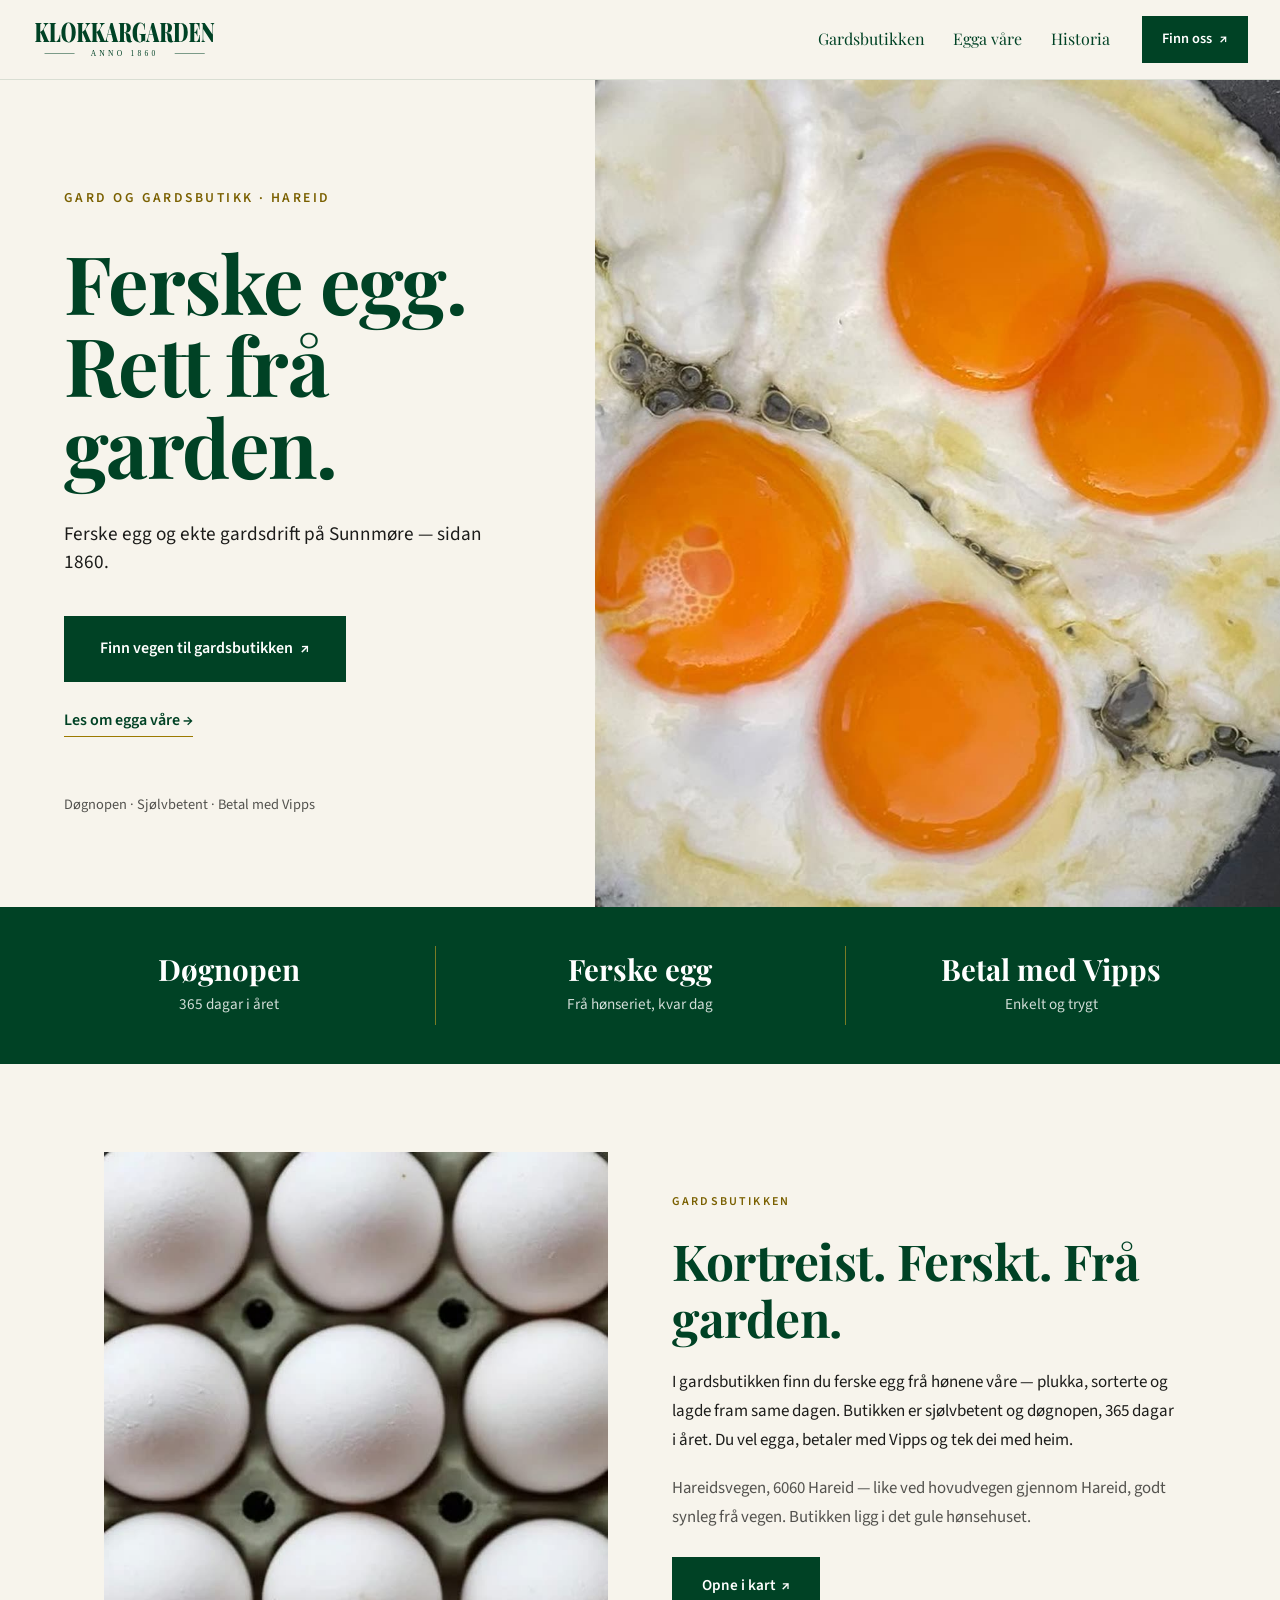
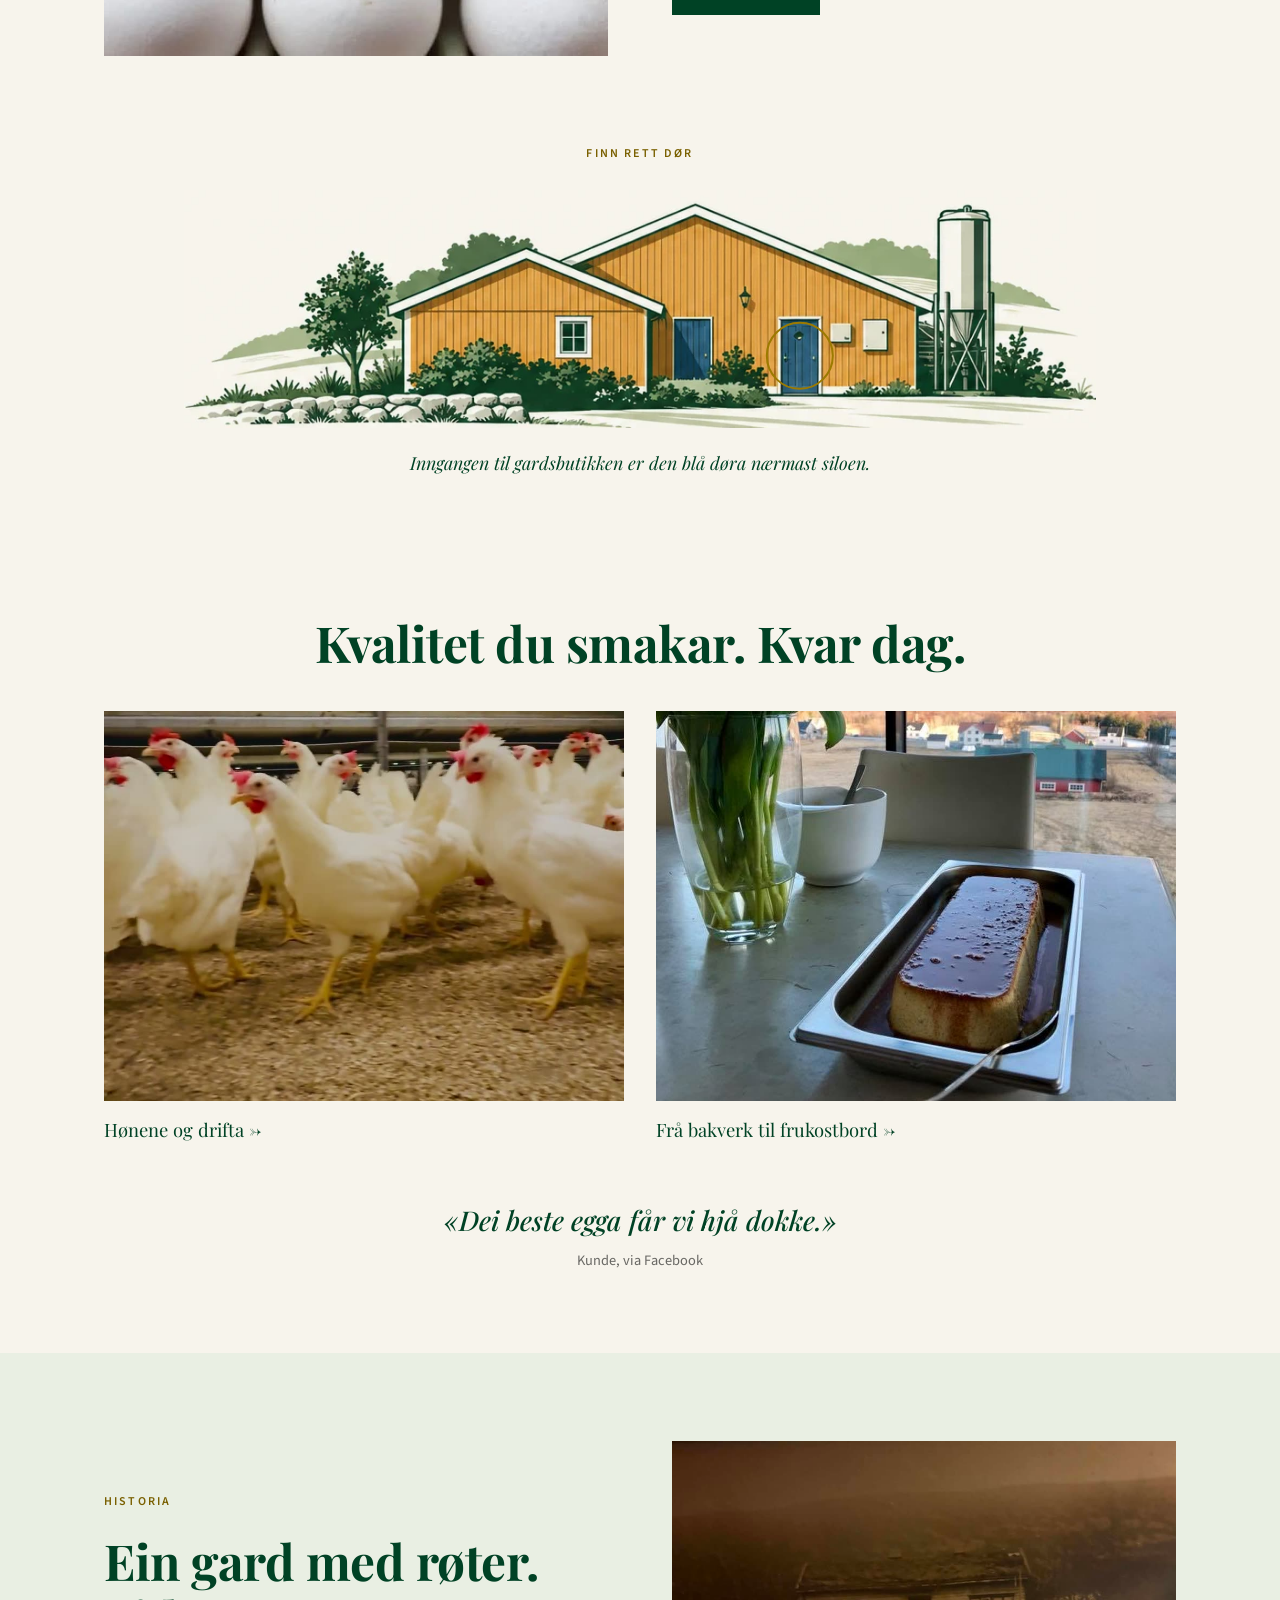
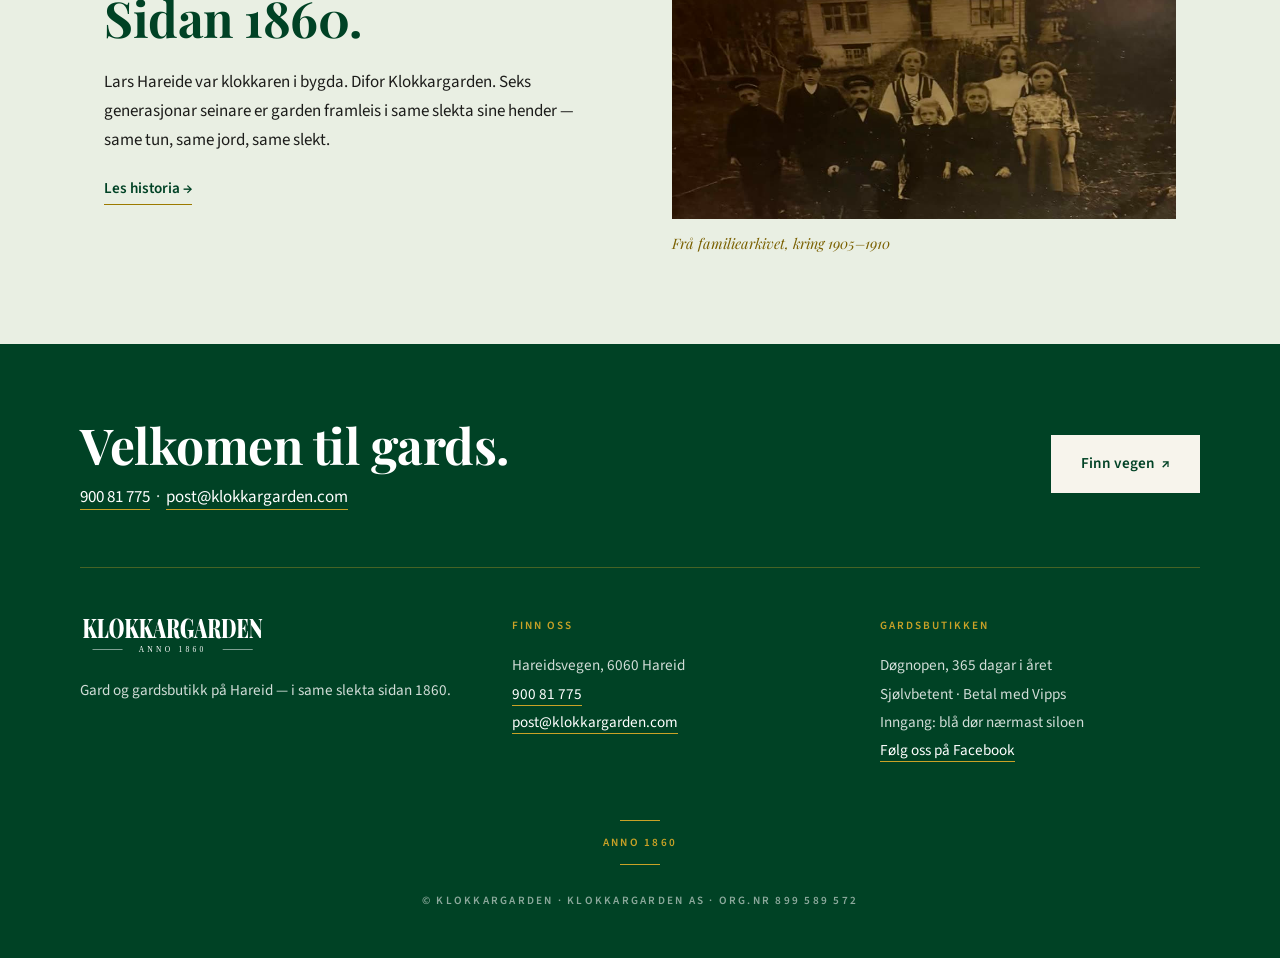
==== commit 18fc61f2: "Vegvisar: gardsbutikken i det gule hønsehuset, inngang via blå dør nærmast siloen Illustrasjon av by" ====
--- a/index.html
+++ b/index.html
@@ -29,7 +29,7 @@
   "url": "https://klokkargarden.com/",
   "image": "https://klokkargarden.com/assets/og-bilete.jpg",
   "logo": "https://klokkargarden.com/assets/logo-512.png",
-  "description": "Gardsbutikk med ferske egg frå eigen gard på Hareid, Sunnmøre. Sjølvbetent og døgnopen, 365 dagar i året.",
+  "description": "Gardsbutikk med ferske egg frå eigen gard på Hareid på Sunnmøre. Butikken ligg i det gule hønsehuset, med inngang gjennom den blå døra nærmast siloen. Sjølvbetent og døgnopen, 365 dagar i året.",
   "foundingDate": "1860",
   "openingHoursSpecification": {
     "@type": "OpeningHoursSpecification",
@@ -100,9 +100,20 @@
       <span class="eyebrow">Gardsbutikken</span>
       <h2 class="h2">Kortreist. Ferskt. Fr&aring; garden.</h2>
       <p>I gardsbutikken finn du ferske egg fr&aring; h&oslash;nene v&aring;re &mdash; plukka, sorterte og lagde fram same dagen. Butikken er sj&oslash;lvbetent og d&oslash;gnopen, 365 dagar i &aring;ret. Du vel egga, betaler med Vipps og tek dei med heim.</p>
-      <p class="adresse">Hareidsvegen, 6060 Hareid &mdash; like ved hovudvegen gjennom Hareid, godt synleg fr&aring; vegen.</p>
+      <p class="adresse">Hareidsvegen, 6060 Hareid &mdash; like ved hovudvegen gjennom Hareid, godt synleg fr&aring; vegen. Butikken ligg i det gule h&oslash;nsehuset.</p>
       <a class="knapp" href="https://maps.app.goo.gl/sHMasXteWBAqaZqo9" target="_blank" rel="noopener">Opne i kart<span class="pil">&nearr;</span></a>
     </div>
+  </section>
+
+  <section class="vegvisar" aria-label="Slik finn du inngangen til gardsbutikken">
+    <span class="eyebrow">Finn rett d&oslash;r</span>
+    <figure>
+      <div class="vegvisar-bilete">
+        <img src="assets/gardsbutikken-bygg.webp" width="1000" height="262" alt="Illustrasjon av h&oslash;nsehuset p&aring; Klokkargarden: eit gult trebygg med bl&aring; d&oslash;rer og ein h&oslash;g f&ocirc;rsilo til h&oslash;gre." loading="lazy">
+        <span class="dor-ring" aria-hidden="true"></span>
+      </div>
+      <figcaption>Inngangen til gardsbutikken er den bl&aring; d&oslash;ra n&aelig;rmast siloen.</figcaption>
+    </figure>
   </section>
 
   <section class="to-bilete">
@@ -159,7 +170,7 @@
     </div>
     <div class="footer-kol">
       <h3>Gardsbutikken</h3>
-      <p>D&oslash;gnopen, 365 dagar i &aring;ret<br>Sj&oslash;lvbetent &middot; Betal med Vipps<br><a href="https://www.facebook.com/klokkargard1" target="_blank" rel="noopener">F&oslash;lg oss p&aring; Facebook</a></p>
+      <p>D&oslash;gnopen, 365 dagar i &aring;ret<br>Sj&oslash;lvbetent &middot; Betal med Vipps<br>Inngang: bl&aring; d&oslash;r n&aelig;rmast siloen<br><a href="https://www.facebook.com/klokkargard1" target="_blank" rel="noopener">F&oslash;lg oss p&aring; Facebook</a></p>
     </div>
   </div>
   <div class="footer-botn">
--- a/assets/stil.css
+++ b/assets/stil.css
@@ -155,21 +155,21 @@
   justify-content: center;
   padding: 5rem 6vw 4rem 5vw;
 }
-.hero-tekst .eyebrow { margin-bottom: 1.6rem; }
+.hero-tekst .eyebrow { font-size: 0.85rem; margin-bottom: 2rem; }
 .hero-tekst h1 {
   font-weight: 700;
-  font-size: clamp(2.8rem, 5.4vw, 4.6rem);
-  letter-spacing: -0.015em;
-  line-height: 1.05;
-  color: var(--brg);
-  margin-bottom: 1.6rem;
-}
-.hero-tekst .ingress { font-size: 1.1rem; max-width: 26em; margin-bottom: 2rem; }
-.hero-tekst .knapp { align-self: flex-start; margin-bottom: 1.4rem; }
-.hero-tekst .lenke { align-self: flex-start; }
+  font-size: clamp(2.8rem, 6.3vw, 7.2rem);
+  letter-spacing: -0.02em;
+  line-height: 1.02;
+  color: var(--brg);
+  margin-bottom: 2rem;
+}
+.hero-tekst .ingress { font-size: clamp(1.15rem, 1.5vw, 1.6rem); line-height: 1.5; max-width: 24em; margin-bottom: 2.4rem; }
+.hero-tekst .knapp { align-self: flex-start; margin-bottom: 1.6rem; padding: 1.15rem 2.2rem; font-size: clamp(1rem, 1.15vw, 1.2rem); }
+.hero-tekst .lenke { align-self: flex-start; font-size: clamp(1rem, 1.1vw, 1.15rem); }
 .hero-fakta {
-  margin-top: 3rem;
-  font-size: 0.85rem;
+  margin-top: 3.5rem;
+  font-size: clamp(0.9rem, 1vw, 1.05rem);
   color: rgba(28, 28, 26, 0.75);
 }
 .hero-bilete { position: relative; min-height: 420px; }
@@ -237,6 +237,42 @@
 @media (max-width: 860px) {
   .delt { grid-template-columns: 1fr; gap: 2rem; padding: 3.5rem 1.5rem; }
   .delt--bilete-hogre figure { order: 0; }
+}
+
+/* ---------- Vegvisar: illustrasjon av hønsehuset med gardsbutikken ---------- */
+
+.vegvisar {
+  max-width: 960px;
+  margin: 0 auto;
+  padding: 0 1.5rem 5.5rem;
+  text-align: center;
+}
+.vegvisar .eyebrow { margin-bottom: 1.6rem; }
+.vegvisar figure { margin: 0; }
+.vegvisar-bilete { position: relative; }
+.vegvisar-bilete img { width: 100%; height: auto; }
+/* Ring rundt den blå døra nærmast siloen — prosent av biletet, så han følgjer skaleringa */
+.dor-ring {
+  position: absolute;
+  left: 67.5%;
+  top: 69.5%;
+  width: 7.5%;
+  aspect-ratio: 1 / 1;
+  border: 2px solid var(--gold);
+  border-radius: 50%;
+  transform: translate(-50%, -50%);
+  pointer-events: none;
+}
+.vegvisar figcaption {
+  margin-top: 1.2rem;
+  font-family: "Playfair Display", Georgia, serif;
+  font-style: italic;
+  font-size: clamp(1.05rem, 1.4vw, 1.25rem);
+  color: var(--brg);
+}
+@media (max-width: 700px) {
+  .vegvisar { padding-bottom: 3.5rem; }
+  .dor-ring { width: 10%; border-width: 1.5px; }
 }
 
 /* ---------- Kvalitet: to bilete ---------- */
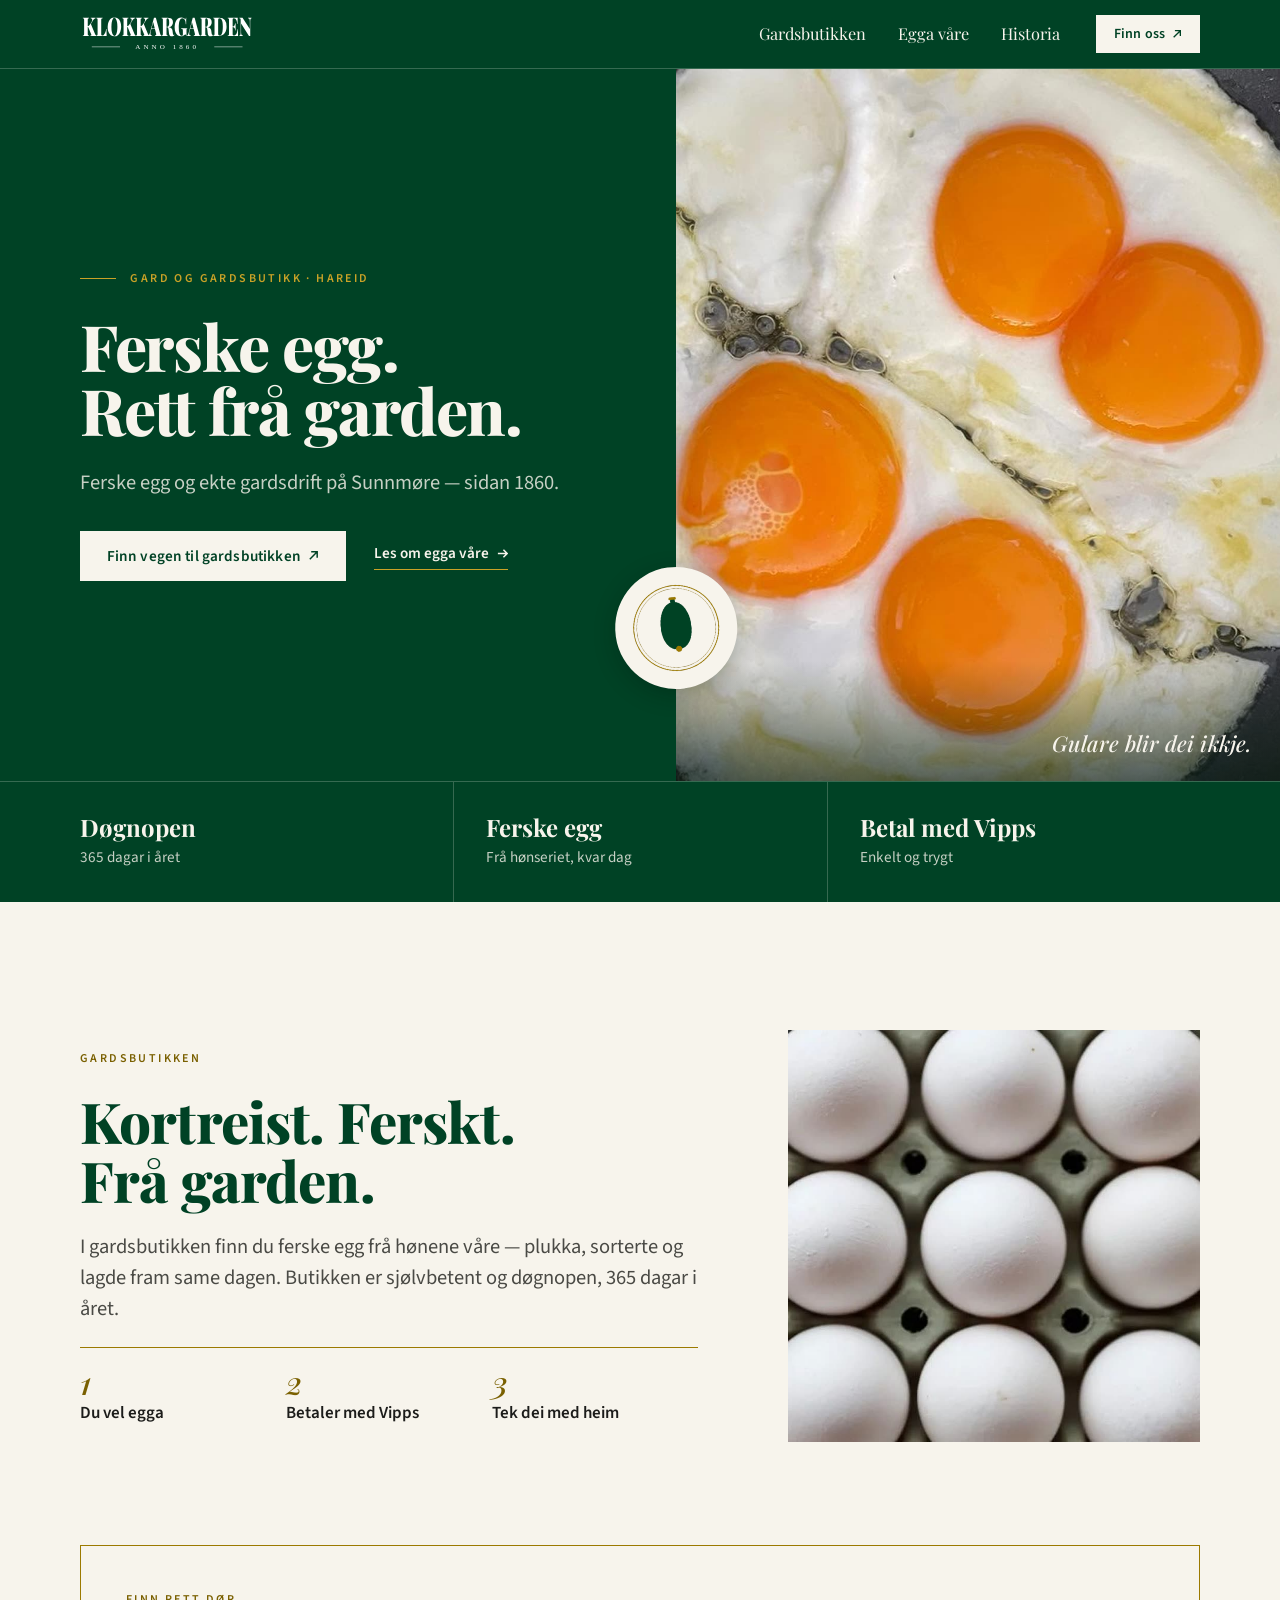
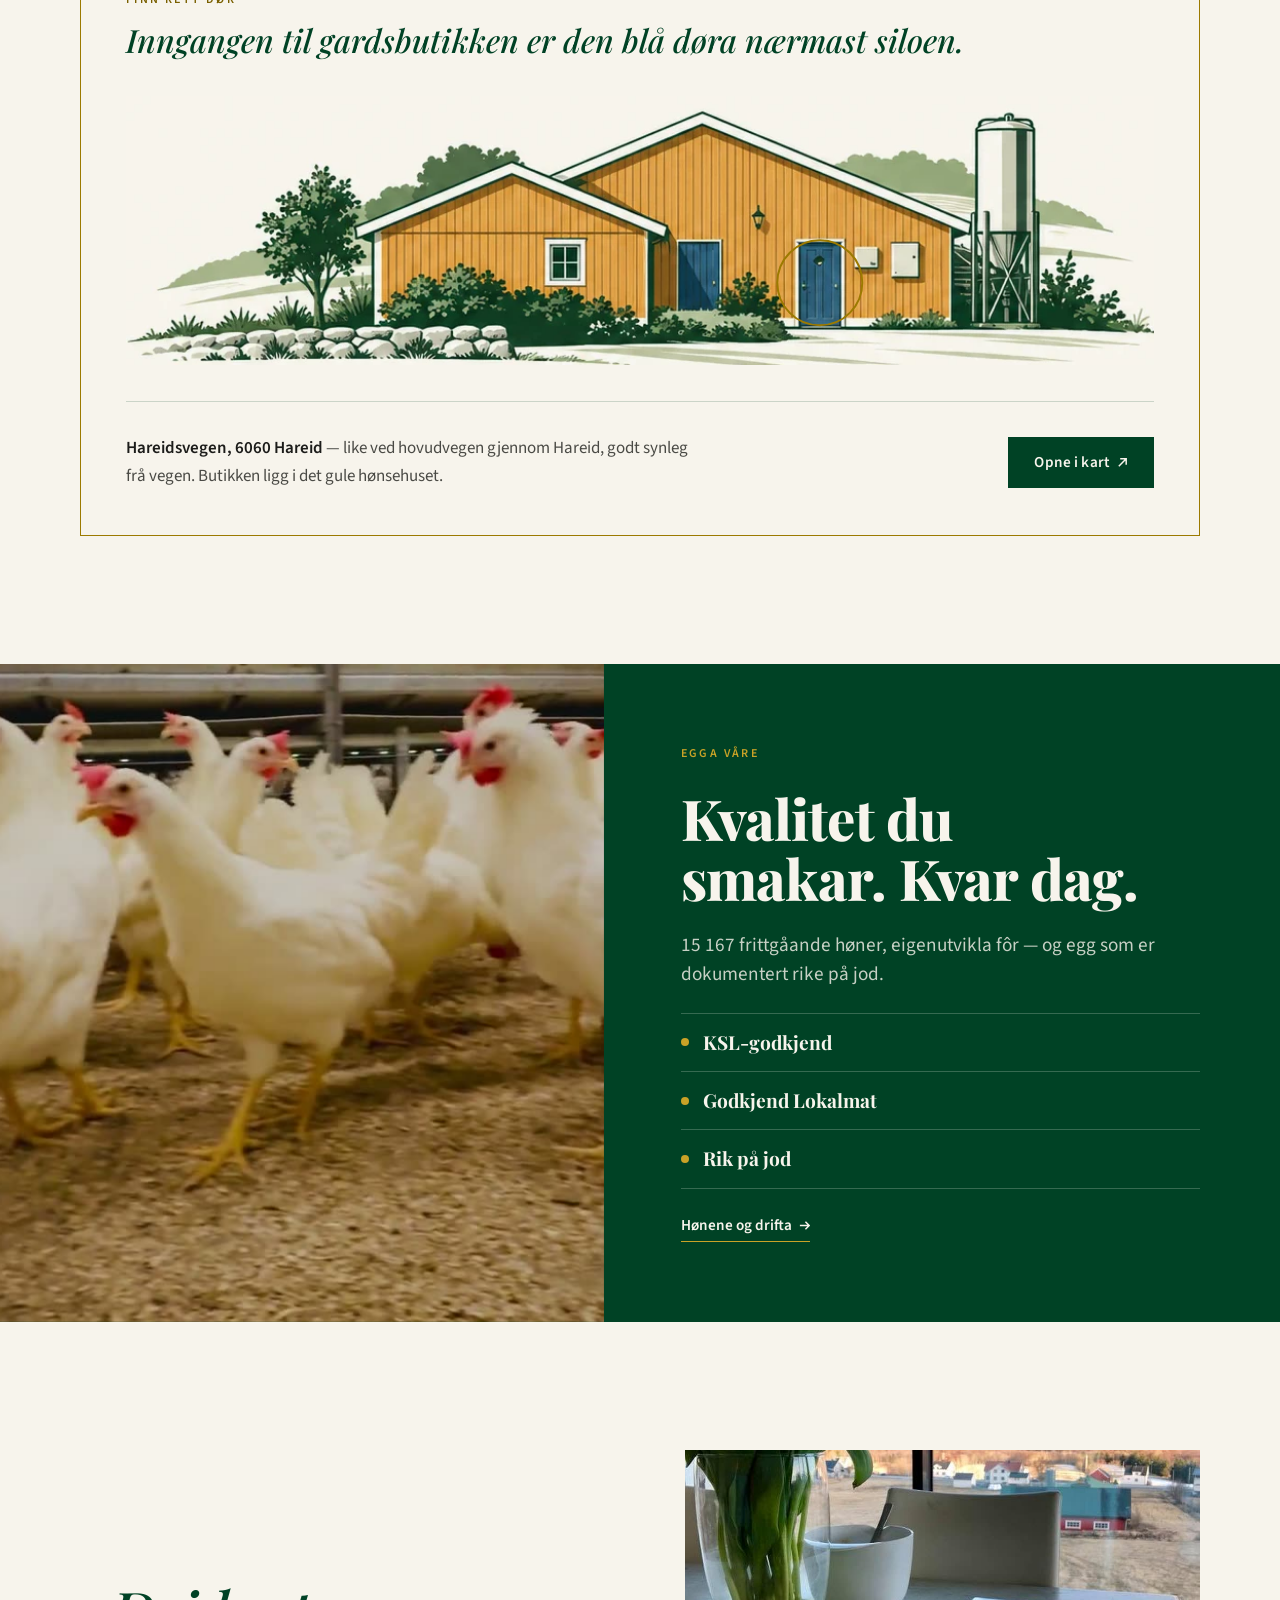
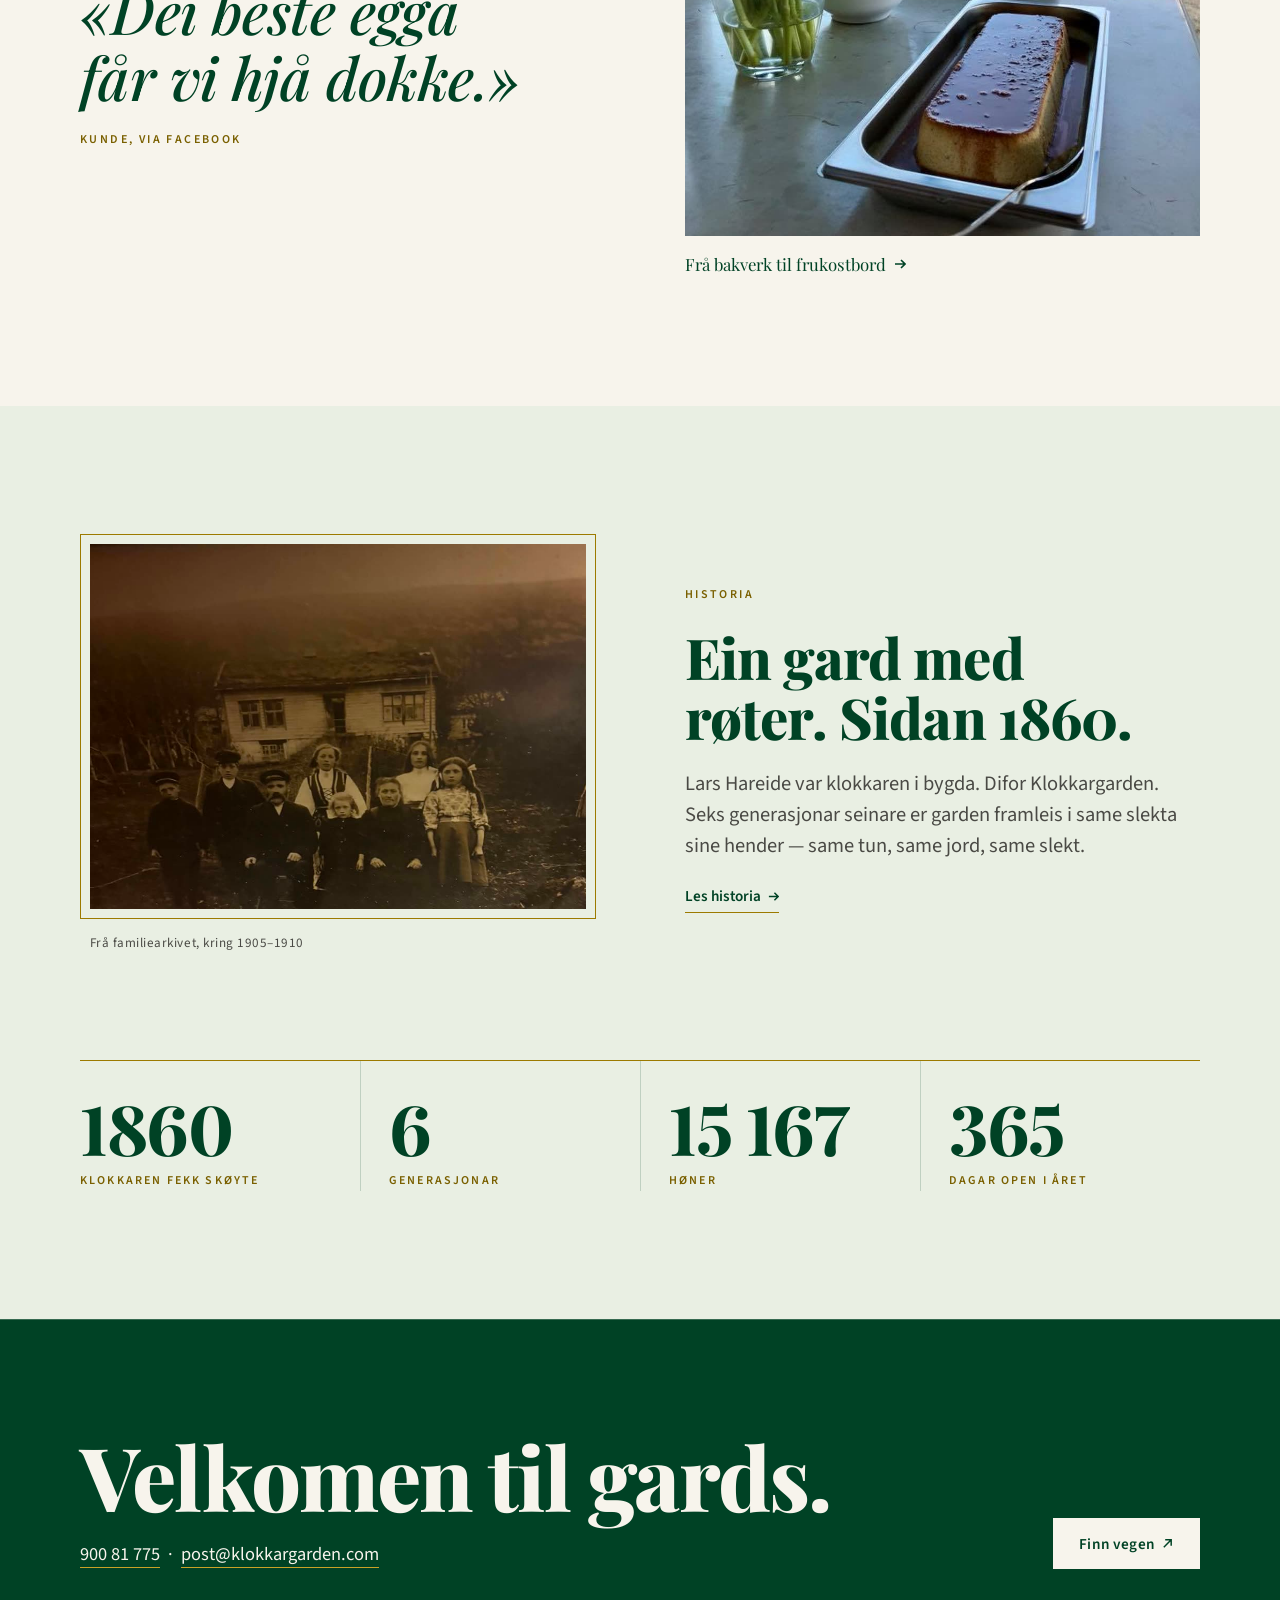
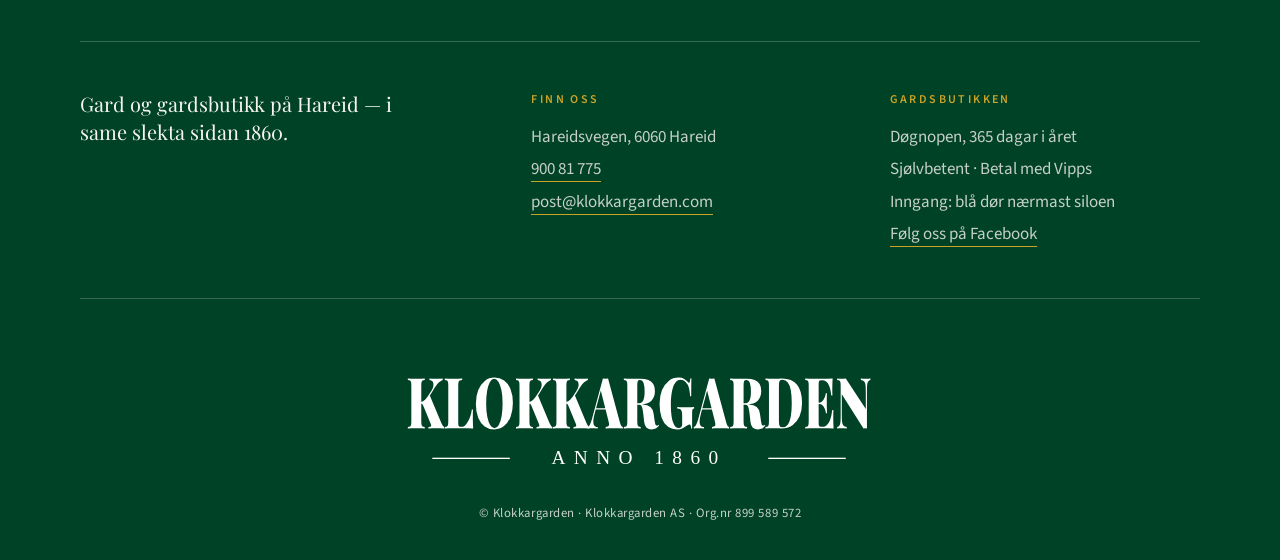
==== commit 149f0b5a: "Nytt design: «etiketten» — grøne felt, kremkvitt papir og gullinjer Heile nettstaden er teikna om me" ====
--- a/index.html
+++ b/index.html
@@ -51,131 +51,180 @@
   "paymentAccepted": "Vipps"
 }
 </script>
-<link rel="preconnect" href="https://fonts.googleapis.com">
-<link rel="preconnect" href="https://fonts.gstatic.com" crossorigin>
-<link href="https://fonts.googleapis.com/css2?family=Playfair+Display:ital,wght@0,700;0,800;1,500&family=Source+Sans+3:wght@400;600&display=swap" rel="stylesheet">
+<link rel="preload" href="assets/fonts/playfair-display.woff2" as="font" type="font/woff2" crossorigin>
+<link rel="preload" href="assets/fonts/source-sans-3.woff2" as="font" type="font/woff2" crossorigin>
 <link rel="stylesheet" href="assets/stil.css">
 </head>
 <body>
 
-<nav class="nav">
-  <a class="logo" href="/"><img src="assets/logo-gron.svg" alt="Klokkargarden — Anno 1860"></a>
-  <div class="nav-hogre">
-    <div class="nav-links">
-      <a href="#gardsbutikken">Gardsbutikken</a>
-      <a href="egga.html">Egga v&aring;re</a>
-      <a href="historia.html">Historia</a>
-    </div>
-    <a class="knapp" href="https://maps.app.goo.gl/sHMasXteWBAqaZqo9" target="_blank" rel="noopener">Finn oss<span class="pil">&nearr;</span></a>
-  </div>
-</nav>
-
-<header class="hero-delt">
-  <div class="hero-tekst">
-    <span class="eyebrow">Gard og gardsbutikk &middot; Hareid</span>
-    <h1>Ferske egg.<br>Rett fr&aring; garden.</h1>
-    <p class="ingress">Ferske egg og ekte gardsdrift p&aring; Sunnm&oslash;re &mdash; sidan 1860.</p>
-    <a class="knapp" href="https://maps.app.goo.gl/sHMasXteWBAqaZqo9" target="_blank" rel="noopener">Finn vegen til gardsbutikken<span class="pil">&nearr;</span></a>
-    <a class="lenke" href="egga.html">Les om egga v&aring;re &rarr;</a>
-    <p class="hero-fakta">D&oslash;gnopen &middot; Sj&oslash;lvbetent &middot; Betal med Vipps</p>
-  </div>
-  <div class="hero-bilete">
-    <img src="assets/plomme-stor.jpg" alt="Stekte egg med djupt oransje plommer">
+<a class="hopp" href="#innhald">Hopp til innhaldet</a>
+
+<header class="topp gron">
+  <div class="ramme topp-inner">
+    <a class="topp-logo" href="/"><img src="assets/logo.svg" width="743" height="160" alt="Klokkargarden — Anno 1860"></a>
+    <div class="topp-hogre">
+      <nav class="meny" aria-label="Hovudmeny">
+        <a href="#gardsbutikken">Gardsbutikken</a>
+        <a href="egga.html">Egga våre</a>
+        <a href="historia.html">Historia</a>
+      </nav>
+      <a class="knapp knapp--liten" href="https://maps.app.goo.gl/sHMasXteWBAqaZqo9" target="_blank" rel="noopener">Finn oss<span class="pil pil--ut" aria-hidden="true"></span></a>
+    </div>
   </div>
 </header>
-
-<main>
-
-  <div class="fakta" aria-label="Kort om gardsbutikken">
-    <div><strong>D&oslash;gnopen</strong><span>365 dagar i &aring;ret</span></div>
-    <div><strong>Ferske egg</strong><span>Fr&aring; h&oslash;nseriet, kvar dag</span></div>
-    <div><strong>Betal med Vipps</strong><span>Enkelt og trygt</span></div>
+<div class="undermeny gron">
+  <nav class="ramme meny" aria-label="Hovudmeny">
+        <a href="#gardsbutikken">Gardsbutikken</a>
+        <a href="egga.html">Egga våre</a>
+        <a href="historia.html">Historia</a>
+  </nav>
+</div>
+
+<main id="innhald">
+
+  <section class="hero gron">
+    <div class="hero-tekst">
+      <span class="eyebrow eyebrow--strek">Gard og gardsbutikk · Hareid</span>
+      <h1>Ferske egg.<br>Rett frå garden.</h1>
+      <p class="ingress">Ferske egg og ekte gardsdrift på Sunnmøre — sidan 1860.</p>
+      <div class="hero-val">
+        <a class="knapp" href="https://maps.app.goo.gl/sHMasXteWBAqaZqo9" target="_blank" rel="noopener">Finn vegen til gardsbutikken<span class="pil pil--ut" aria-hidden="true"></span></a>
+        <a class="lenke" href="egga.html">Les om egga våre<span class="pil pil--fram" aria-hidden="true"></span></a>
+      </div>
+    </div>
+    <figure class="hero-bilete">
+      <img src="assets/plomme-stor.jpg" width="1200" height="1200" alt="Stekte egg med djupt oransje plommer" fetchpriority="high">
+      <figcaption>Gulare blir dei ikkje.</figcaption>
+      <span class="segl"><img src="assets/egg-segl.png" width="360" height="360" alt="Klokkargarden Egg — klokkesegl"></span>
+    </figure>
+  </section>
+
+  <div class="fakta gron" aria-label="Kort om gardsbutikken">
+    <div class="ramme fakta-rad">
+      <div><strong>Døgnopen</strong><span>365 dagar i året</span></div>
+      <div><strong>Ferske egg</strong><span>Frå hønseriet, kvar dag</span></div>
+      <div><strong>Betal med Vipps</strong><span>Enkelt og trygt</span></div>
+    </div>
   </div>
 
-  <section class="delt" id="gardsbutikken">
-    <figure>
-      <img src="assets/egg-brett-stor.jpg" alt="Ferske kvite egg i brett, sett ovanfr&aring;">
-    </figure>
-    <div class="delt-tekst">
-      <span class="eyebrow">Gardsbutikken</span>
-      <h2 class="h2">Kortreist. Ferskt. Fr&aring; garden.</h2>
-      <p>I gardsbutikken finn du ferske egg fr&aring; h&oslash;nene v&aring;re &mdash; plukka, sorterte og lagde fram same dagen. Butikken er sj&oslash;lvbetent og d&oslash;gnopen, 365 dagar i &aring;ret. Du vel egga, betaler med Vipps og tek dei med heim.</p>
-      <p class="adresse">Hareidsvegen, 6060 Hareid &mdash; like ved hovudvegen gjennom Hareid, godt synleg fr&aring; vegen. Butikken ligg i det gule h&oslash;nsehuset.</p>
-      <a class="knapp" href="https://maps.app.goo.gl/sHMasXteWBAqaZqo9" target="_blank" rel="noopener">Opne i kart<span class="pil">&nearr;</span></a>
-    </div>
-  </section>
-
-  <section class="vegvisar" aria-label="Slik finn du inngangen til gardsbutikken">
-    <span class="eyebrow">Finn rett d&oslash;r</span>
-    <figure>
-      <div class="vegvisar-bilete">
-        <img src="assets/gardsbutikken-bygg.webp" width="1000" height="262" alt="Illustrasjon av h&oslash;nsehuset p&aring; Klokkargarden: eit gult trebygg med bl&aring; d&oslash;rer og ein h&oslash;g f&ocirc;rsilo til h&oslash;gre." loading="lazy">
-        <span class="dor-ring" aria-hidden="true"></span>
-      </div>
-      <figcaption>Inngangen til gardsbutikken er den bl&aring; d&oslash;ra n&aelig;rmast siloen.</figcaption>
-    </figure>
-  </section>
-
-  <section class="to-bilete">
-    <h2 class="h2">Kvalitet du smakar. Kvar dag.</h2>
-    <div class="to-bilete-rad">
-      <a href="egga.html"><figure>
-        <img src="assets/honsehuset-2026.jpg" alt="Frittg&aring;ande h&oslash;ner i h&oslash;nsehuset p&aring; Klokkargarden" loading="lazy">
-        <figcaption>H&oslash;nene og drifta &rarr;</figcaption>
-      </figure></a>
-      <a href="egga.html"><figure>
-        <img src="assets/karamellpudding-bred.jpg" alt="Heimelaga karamellpudding med utsikt over bygda" loading="lazy">
-        <figcaption>Fr&aring; bakverk til frukostbord &rarr;</figcaption>
-      </figure></a>
-    </div>
-    <div class="omtale-ein">
-      <p>&laquo;Dei beste egga f&aring;r vi hj&aring; dokke.&raquo;</p>
-      <cite>Kunde, via Facebook</cite>
-    </div>
-  </section>
-
-  <section class="sage">
-    <div class="delt delt--bilete-hogre" id="historia">
-      <figure>
-        <img class="liggande" src="assets/tunet-1905.jpg" alt="Familien samla framfor det gamle hovudhuset med torvtak p&aring; Klokkargarden" loading="lazy">
-        <figcaption>Fr&aring; familiearkivet, kring 1905&ndash;1910</figcaption>
-      </figure>
-      <div class="delt-tekst">
-        <span class="eyebrow">Historia</span>
-        <h2 class="h2">Ein gard med r&oslash;ter. Sidan&nbsp;1860.</h2>
-        <p>Lars Hareide var klokkaren i bygda. Difor Klokkargarden. Seks generasjonar seinare er garden framleis i same slekta sine hender &mdash; same tun, same jord, same slekt.</p>
-        <a class="lenke" href="historia.html">Les historia &rarr;</a>
+  <section class="band" id="gardsbutikken">
+    <div class="ramme">
+      <div class="delt delt--smalt-bilete">
+        <div class="delt-tekst">
+          <span class="eyebrow">Gardsbutikken</span>
+          <h2 class="tittel">Kortreist. Ferskt. Frå garden.</h2>
+          <p class="ingress">I gardsbutikken finn du ferske egg frå hønene våre — plukka, sorterte og lagde fram same dagen. Butikken er sjølvbetent og døgnopen, 365 dagar i året.</p>
+          <ol class="steg" aria-label="Slik handlar du">
+            <li>Du vel egga</li>
+            <li>Betaler med Vipps</li>
+            <li>Tek dei med heim</li>
+          </ol>
+        </div>
+        <figure>
+          <img src="assets/egg-brett-stor.jpg" width="800" height="800" alt="Ferske kvite egg i brett, sett ovanfrå" loading="lazy">
+        </figure>
+      </div>
+
+      <div class="vegvisar" aria-label="Slik finn du inngangen til gardsbutikken">
+        <div class="vegvisar-hovud">
+          <span class="eyebrow">Finn rett dør</span>
+          <p>Inngangen til gardsbutikken er den blå døra nærmast siloen.</p>
+        </div>
+        <div class="vegvisar-bilete">
+          <img src="assets/gardsbutikken-bygg.webp" width="1000" height="262" alt="Illustrasjon av hønsehuset på Klokkargarden: eit gult trebygg med blå dører og ein høg fôrsilo til høgre." loading="lazy">
+          <span class="dor-ring" aria-hidden="true"></span>
+        </div>
+        <div class="vegvisar-fot">
+          <p><strong>Hareidsvegen, 6060 Hareid</strong> — like ved hovudvegen gjennom Hareid, godt synleg frå vegen. Butikken ligg i det gule hønsehuset.</p>
+          <a class="knapp" href="https://maps.app.goo.gl/sHMasXteWBAqaZqo9" target="_blank" rel="noopener">Opne i kart<span class="pil pil--ut" aria-hidden="true"></span></a>
+        </div>
+      </div>
+    </div>
+  </section>
+
+  <section class="signatur gron" aria-labelledby="egga-tittel">
+    <div class="signatur-bilete">
+      <img src="assets/honsehuset-2026.jpg" width="960" height="720" alt="Frittgåande høner i hønsehuset på Klokkargarden" loading="lazy">
+    </div>
+    <div class="signatur-tekst">
+      <span class="eyebrow">Egga våre</span>
+      <h2 class="tittel" id="egga-tittel">Kvalitet du smakar. Kvar dag.</h2>
+      <p>15&nbsp;167 frittgåande høner, eigenutvikla fôr — og egg som er dokumentert rike på jod.</p>
+      <ul class="merkeliste">
+        <li>KSL-godkjend</li>
+        <li>Godkjend Lokalmat</li>
+        <li>Rik på jod</li>
+      </ul>
+      <a class="lenke" href="egga.html">Hønene og drifta<span class="pil pil--fram" aria-hidden="true"></span></a>
+    </div>
+  </section>
+
+  <section class="band">
+    <div class="ramme delt">
+      <blockquote class="sitat">
+        <p>«Dei beste egga får vi hjå dokke.»</p>
+        <cite>Kunde, via Facebook</cite>
+      </blockquote>
+      <a class="biletlenke" href="egga.html">
+        <figure>
+          <div class="bilete"><img src="assets/karamellpudding-bred.jpg" width="960" height="720" alt="Heimelaga karamellpudding med utsikt over bygda" loading="lazy"></div>
+          <figcaption>Frå bakverk til frukostbord<span class="pil pil--fram" aria-hidden="true"></span></figcaption>
+        </figure>
+      </a>
+    </div>
+  </section>
+
+  <section class="band band--sage" id="historia">
+    <div class="ramme">
+      <div class="delt delt--bilete-fyrst">
+        <div class="delt-tekst">
+          <span class="eyebrow">Historia</span>
+          <h2 class="tittel">Ein gard med røter. Sidan&nbsp;1860.</h2>
+          <p class="ingress">Lars Hareide var klokkaren i bygda. Difor Klokkargarden. Seks generasjonar seinare er garden framleis i same slekta sine hender — same tun, same jord, same slekt.</p>
+          <a class="lenke" href="historia.html">Les historia<span class="pil pil--fram" aria-hidden="true"></span></a>
+        </div>
+        <figure class="innramma">
+          <img src="assets/tunet-1905.jpg" width="960" height="706" alt="Familien samla framfor det gamle hovudhuset med torvtak på Klokkargarden" loading="lazy">
+          <figcaption>Frå familiearkivet, kring 1905–1910</figcaption>
+        </figure>
+      </div>
+      <div class="tal etter-delt" aria-label="Nøkkeltal for Klokkargarden">
+        <div><strong>1860</strong><span>Klokkaren fekk skøyte</span></div>
+        <div><strong>6</strong><span>Generasjonar</span></div>
+        <div><strong>15&nbsp;167</strong><span>Høner</span></div>
+        <div><strong>365</strong><span>Dagar open i året</span></div>
       </div>
     </div>
   </section>
 
 </main>
 
-<footer>
-  <div class="footer-topp">
-    <div>
-      <h2 class="h2">Velkomen til gards.</h2>
-      <p><a href="tel:+4790081775">900 81 775</a> &nbsp;&middot;&nbsp; <a href="mailto:post@klokkargarden.com">post@klokkargarden.com</a></p>
-    </div>
-    <a class="knapp knapp--lys" href="https://maps.app.goo.gl/sHMasXteWBAqaZqo9" target="_blank" rel="noopener">Finn vegen<span class="pil">&nearr;</span></a>
-  </div>
-  <div class="footer-inner">
-    <div class="footer-kol">
-      <img class="footer-logo" src="assets/logo.svg" alt="Klokkargarden &mdash; Anno 1860">
-      <p>Gard og gardsbutikk p&aring; Hareid &mdash; i same slekta sidan 1860.</p>
-    </div>
-    <div class="footer-kol">
-      <h3>Finn oss</h3>
-      <p>Hareidsvegen, 6060 Hareid<br><a href="tel:+4790081775">900 81 775</a><br><a href="mailto:post@klokkargarden.com">post@klokkargarden.com</a></p>
-    </div>
-    <div class="footer-kol">
-      <h3>Gardsbutikken</h3>
-      <p>D&oslash;gnopen, 365 dagar i &aring;ret<br>Sj&oslash;lvbetent &middot; Betal med Vipps<br>Inngang: bl&aring; d&oslash;r n&aelig;rmast siloen<br><a href="https://www.facebook.com/klokkargard1" target="_blank" rel="noopener">F&oslash;lg oss p&aring; Facebook</a></p>
-    </div>
-  </div>
-  <div class="footer-botn">
-    <div class="anno"><span>Anno 1860</span></div>
-    <p class="copyright">&copy; Klokkargarden &middot; Klokkargarden AS &middot; Org.nr 899 589 572</p>
+<footer class="botn gron">
+  <div class="ramme">
+    <div class="botn-topp">
+      <div>
+        <h2>Velkomen til gards.</h2>
+        <p class="botn-kontakt"><a href="tel:+4790081775">900 81 775</a> &nbsp;·&nbsp; <a href="mailto:post@klokkargarden.com">post@klokkargarden.com</a></p>
+      </div>
+      <a class="knapp" href="https://maps.app.goo.gl/sHMasXteWBAqaZqo9" target="_blank" rel="noopener">Finn vegen<span class="pil pil--ut" aria-hidden="true"></span></a>
+    </div>
+    <div class="botn-kol">
+      <div>
+        <p class="stor">Gard og gardsbutikk på Hareid — i same slekta sidan 1860.</p>
+      </div>
+      <div>
+        <h3>Finn oss</h3>
+        <p>Hareidsvegen, 6060 Hareid<br><a href="tel:+4790081775">900 81 775</a><br><a href="mailto:post@klokkargarden.com">post@klokkargarden.com</a></p>
+      </div>
+      <div>
+        <h3>Gardsbutikken</h3>
+        <p>Døgnopen, 365 dagar i året<br>Sjølvbetent · Betal med Vipps<br>Inngang: blå dør nærmast siloen<br><a href="https://www.facebook.com/klokkargard1" target="_blank" rel="noopener">Følg oss på Facebook</a></p>
+      </div>
+    </div>
+    <div class="botn-merke">
+      <img src="assets/logo.svg" width="743" height="160" alt="Klokkargarden — Anno 1860" loading="lazy">
+      <p class="copyright">© Klokkargarden · Klokkargarden AS · Org.nr 899 589 572</p>
+    </div>
   </div>
 </footer>
 
--- a/assets/stil.css
+++ b/assets/stil.css
@@ -1,485 +1,645 @@
-/* Klokkargarden — felles stilark (framside + undersider) */
+/* Klokkargarden — felles stilark
+   Idé: «etiketten». Grøne felt, kremkvitt papir og tynne gullinjer, som på
+   ein god gammal vareetikett. Store serif-utsegner, bilete i stramme rammer. */
+
+@font-face {
+  font-family: "Playfair Display";
+  font-style: normal;
+  font-weight: 400 900;
+  font-display: swap;
+  src: url("fonts/playfair-display.woff2") format("woff2");
+}
+@font-face {
+  font-family: "Playfair Display";
+  font-style: italic;
+  font-weight: 400 900;
+  font-display: swap;
+  src: url("fonts/playfair-display-italic.woff2") format("woff2");
+}
+@font-face {
+  font-family: "Source Sans 3";
+  font-style: normal;
+  font-weight: 200 900;
+  font-display: swap;
+  src: url("fonts/source-sans-3.woff2") format("woff2");
+}
 
 :root {
+  /* Merkefargar */
   --brg:   #004225;
   --gold:  #9C7A00;
   --cream: #F7F4EC;
   --sage:  #E9EFE3;
   --ink:   #1C1C1A;
-  --white: #FFFFFF;
   --gold-on-green: #C9A227; /* lysare gull på mørk grøn */
   --gold-ink: #7A6000;      /* mørkna gull for liten tekst på lyse flater (WCAG) */
-}
-
-* { margin: 0; padding: 0; box-sizing: border-box; }
-html { scroll-behavior: smooth; }
+
+  /* Skrift */
+  --display: "Playfair Display", Georgia, "Times New Roman", serif;
+  --tekst: "Source Sans 3", "Segoe UI", system-ui, sans-serif;
+
+  /* Mål */
+  --maks: 78rem;
+  --kant: clamp(1.25rem, 5vw, 4rem);
+  --rom: clamp(4.5rem, 10vw, 8.5rem);
+  --topp-h: 4.25rem;
+  /* Venstre/høgre kant som følgjer innhaldsbreidda òg i fullbreidde-felt */
+  --flukt: max(var(--kant), calc((100vw - var(--maks)) / 2 + var(--kant)));
+}
+
+*, *::before, *::after { box-sizing: border-box; }
+* { margin: 0; padding: 0; }
+html { scroll-behavior: smooth; -webkit-text-size-adjust: 100%; scroll-padding-top: calc(var(--topp-h) + 1rem); }
+
+/* Fargar følgjer flata: lys (standard) eller grøn */
+body, .lys {
+  --fg: var(--ink);
+  --dempa: #4A4A45;
+  --tittel: var(--brg);
+  --aksent: var(--gold-ink);
+  --gull: var(--gold);
+  --strek: rgba(0, 66, 37, 0.18);
+  --knapp-bg: var(--brg);
+  --knapp-fg: var(--cream);
+}
+.gron {
+  --fg: var(--cream);
+  --dempa: rgba(247, 244, 236, 0.8);
+  --tittel: var(--cream);
+  --aksent: var(--gold-on-green);
+  --gull: var(--gold-on-green);
+  --strek: rgba(247, 244, 236, 0.22);
+  --knapp-bg: var(--cream);
+  --knapp-fg: var(--brg);
+  background: var(--brg);
+  color: var(--fg);
+}
+
 body {
-  font-family: "Source Sans 3", "Segoe UI", sans-serif;
-  font-weight: 400;
+  font-family: var(--tekst);
   font-size: 1.0625rem;
-  line-height: 1.7;
-  color: var(--ink);
+  line-height: 1.65;
+  color: var(--fg);
   background: var(--cream);
   -webkit-font-smoothing: antialiased;
-}
-h1, h2, h3 { font-family: "Playfair Display", Georgia, serif; }
+  text-rendering: optimizeLegibility;
+}
+img, video { display: block; max-width: 100%; height: auto; }
 a { color: inherit; }
-img, video { display: block; max-width: 100%; }
-
-a:focus-visible { outline: 2px solid var(--gold); outline-offset: 3px; }
-.on-green a:focus-visible, footer a:focus-visible, .hero a:focus-visible { outline-color: var(--gold-on-green); }
-
-/* ---------- Gjenbrukte element ---------- */
+a:focus-visible, button:focus-visible, video:focus-visible { outline: 2px solid var(--gull); outline-offset: 3px; }
+::selection { background: var(--brg); color: var(--cream); }
+.gron ::selection { background: var(--cream); color: var(--brg); }
+
+h1, h2, h3 { font-family: var(--display); color: var(--tittel); text-wrap: balance; }
+
+.hopp {
+  position: absolute; left: 1rem; top: -4rem; z-index: 200;
+  padding: 0.7rem 1rem; background: var(--cream); color: var(--brg); font-weight: 600;
+}
+.hopp:focus { top: 1rem; }
+
+/* ---------- Byggjesteinar ---------- */
+
+.ramme { width: 100%; max-width: var(--maks); margin-inline: auto; padding-inline: var(--kant); }
+.band { padding-block: var(--rom); }
+.band--sage { background: var(--sage); --bakgrunn: var(--sage); }
+.band--tett { padding-block: calc(var(--rom) * 0.6); }
 
 .eyebrow {
   display: block;
   font-size: 0.75rem;
   font-weight: 600;
-  letter-spacing: 0.18em;
+  letter-spacing: 0.2em;
   text-transform: uppercase;
-  color: var(--gold-ink);
-}
-.on-green .eyebrow, .hero .eyebrow, footer .eyebrow { color: var(--gold-on-green); }
-
+  color: var(--aksent);
+}
+.eyebrow--strek { display: flex; align-items: center; gap: 0.9rem; }
+.eyebrow--strek::before { content: ""; width: 2.25rem; height: 1px; background: var(--gull); }
+
+.tittel {
+  font-weight: 800;
+  font-size: clamp(2.2rem, 4.4vw, 3.6rem);
+  line-height: 1.06;
+  letter-spacing: -0.015em;
+}
+.ingress {
+  font-size: clamp(1.15rem, 1.6vw, 1.35rem);
+  line-height: 1.5;
+  color: var(--dempa);
+  max-width: 32em;
+}
+.brod { max-width: 36em; }
+.brod p + p { margin-top: 1.1em; }
+
+.knapp {
+  display: inline-flex;
+  align-items: center;
+  padding: 0.95rem 1.6rem;
+  background: var(--knapp-bg);
+  color: var(--knapp-fg);
+  border: 1px solid var(--knapp-bg);
+  font-family: var(--tekst);
+  font-size: 0.95rem;
+  font-weight: 600;
+  letter-spacing: 0.01em;
+  line-height: 1.2;
+  text-decoration: none;
+  transition: background 0.25s ease, color 0.25s ease;
+}
+.knapp:hover { background: transparent; color: var(--knapp-bg); }
+.knapp--liten { padding: 0.62rem 1.05rem; font-size: 0.875rem; }
+
+.lenke {
+  display: inline-flex;
+  align-items: center;
+  font-size: 0.95rem;
+  font-weight: 600;
+  color: var(--tittel);
+  text-decoration: none;
+  padding-bottom: 3px;
+  border-bottom: 1px solid var(--gull);
+  transition: color 0.25s ease;
+}
+.lenke:hover { color: var(--aksent); }
+
+/* Piler som teikna ikon — like på alle einingar */
+.pil {
+  display: inline-block;
+  flex: none;
+  width: 0.72em;
+  height: 0.72em;
+  margin-left: 0.5em;
+  background: currentColor;
+  -webkit-mask: var(--pil) center / contain no-repeat;
+  mask: var(--pil) center / contain no-repeat;
+  transition: transform 0.25s ease;
+}
+.pil--ut { --pil: url("data:image/svg+xml,%3Csvg xmlns='http://www.w3.org/2000/svg' viewBox='0 0 12 12'%3E%3Cpath d='M2 10 10 2M3.5 2H10v6.5' fill='none' stroke='%23000' stroke-width='1.6'/%3E%3C/svg%3E"); }
+.pil--fram { --pil: url("data:image/svg+xml,%3Csvg xmlns='http://www.w3.org/2000/svg' viewBox='0 0 12 12'%3E%3Cpath d='M1 6h10M7 2l4 4-4 4' fill='none' stroke='%23000' stroke-width='1.6'/%3E%3C/svg%3E"); }
+a:hover .pil--ut { transform: translate(2px, -2px); }
+a:hover .pil--fram { transform: translateX(3px); }
+
+/* «Anno 1860» — same grep som i logoen */
 .anno {
   display: flex;
-  flex-direction: column;
   align-items: center;
-  gap: 0.75rem;
-  color: var(--gold-ink);
-}
-.anno::before, .anno::after { content: ""; width: 40px; height: 1px; background: var(--gold); }
-.anno span { font-size: 0.7rem; font-weight: 600; letter-spacing: 0.2em; text-transform: uppercase; }
-.on-green .anno, .hero .anno, footer .anno { color: var(--gold-on-green); }
-.on-green .anno::before, .on-green .anno::after,
-.hero .anno::before, .hero .anno::after,
-footer .anno::before, footer .anno::after { background: var(--gold-on-green); }
-
-.h2 {
-  font-family: "Playfair Display", Georgia, serif;
-  font-weight: 700;
-  font-size: clamp(2.2rem, 4.6vw, 3.1rem);
-  letter-spacing: -0.01em;
-  line-height: 1.15;
-  color: var(--brg);
-}
-.on-green .h2 { color: var(--white); }
-
-.knapp {
-  display: inline-block;
-  padding: 0.95rem 1.8rem;
-  background: var(--brg);
-  color: var(--white);
-  border: 1px solid var(--brg);
-  font-size: 0.95rem;
+  justify-content: center;
+  gap: 1.1rem;
+  color: var(--aksent);
+  font-size: 0.72rem;
   font-weight: 600;
-  text-decoration: none;
-  transition: background 0.25s ease, color 0.25s ease;
-}
-.knapp:hover { background: var(--cream); color: var(--brg); }
-.knapp--lys { background: var(--cream); color: var(--brg); border-color: var(--cream); }
-.knapp--lys:hover { background: transparent; color: var(--cream); }
-.knapp .pil { margin-left: 0.4rem; }
-
-.lenke {
-  display: inline-block;
-  font-size: 0.95rem;
-  font-weight: 600;
-  color: var(--brg);
-  text-decoration: none;
-  padding-bottom: 2px;
-  border-bottom: 1px solid var(--gold);
-  transition: color 0.25s ease;
-}
-.lenke:hover { color: var(--gold-ink); }
-.on-green .lenke, footer .lenke { color: var(--white); border-color: var(--gold-on-green); }
-.on-green .lenke:hover, footer .lenke:hover { color: var(--gold-on-green); }
-
-.section { padding: 6.5rem 1.5rem; }
-.section-inner { max-width: 640px; margin: 0 auto; text-align: center; }
-.section-inner .eyebrow { margin-bottom: 1.5rem; }
-.section-inner .h2 { margin-bottom: 2rem; }
-.section p { max-width: 34em; margin: 0 auto 1.4em; text-align: left; }
-.section p:last-of-type { margin-bottom: 0; }
-.on-green { background: var(--brg); color: var(--white); }
-.sage { background: var(--sage); }
-
-/* ---------- Navigasjon (lys) ---------- */
-
-.nav {
+  letter-spacing: 0.32em;
+  text-transform: uppercase;
+}
+.anno::before, .anno::after { content: ""; width: 3.5rem; height: 1px; background: var(--gull); }
+
+/* ---------- Topp ---------- */
+
+.topp {
   position: sticky;
   top: 0;
   z-index: 100;
+  border-bottom: 1px solid var(--strek);
+}
+.topp-inner {
   display: flex;
   align-items: center;
   justify-content: space-between;
   gap: 1.5rem;
-  padding: 1rem 2rem;
-  background: rgba(247, 244, 236, 0.94);
-  border-bottom: 1px solid rgba(0, 66, 37, 0.12);
-  backdrop-filter: blur(6px);
-}
-.nav .logo { display: block; }
-.nav .logo img { display: block; height: 40px; width: auto; }
-.nav-hogre { display: flex; align-items: center; gap: 2rem; }
-.nav-links { display: flex; gap: 1.8rem; }
-.nav-links a {
-  font-family: "Playfair Display", Georgia, serif;
-  font-size: 1rem;
-  color: var(--brg);
+  min-height: var(--topp-h);
+}
+.topp-logo { display: block; flex: none; }
+.topp-logo img { height: 2.35rem; width: auto; }
+.topp-hogre { display: flex; align-items: center; gap: 2.25rem; }
+.meny { display: flex; gap: 2rem; }
+.meny a {
+  font-family: var(--display);
+  font-size: 1.02rem;
+  color: var(--fg);
   text-decoration: none;
-  padding-bottom: 2px;
+  padding-block: 0.35rem;
   border-bottom: 1px solid transparent;
   transition: border-color 0.25s ease;
 }
-.nav-links a:hover, .nav-links a[aria-current="page"] { border-color: var(--gold); }
-.nav .knapp { padding: 0.65rem 1.2rem; font-size: 0.9rem; }
-@media (max-width: 760px) {
-  .nav { padding: 0.8rem 1.1rem; }
-  .nav .logo img { height: 34px; }
-  .nav-links { display: none; }
-  .nav .knapp { padding: 0.55rem 0.95rem; font-size: 0.85rem; }
-}
-
-/* ---------- Framside: hero ---------- */
-
-.hero-delt {
-  display: grid;
-  grid-template-columns: 1fr 1.15fr;
-  min-height: calc(100vh - 73px);
-  min-height: calc(100svh - 73px);
+.meny a:hover, .meny a[aria-current="page"] { border-color: var(--gull); }
+
+/* Mobil: lenkjene i ei eiga rad under toppen (rullar bort, toppen blir ståande) */
+.undermeny { display: none; border-bottom: 1px solid var(--strek); }
+@media (max-width: 759px) {
+  :root { --topp-h: 3.6rem; }
+  .topp-logo img { height: 1.95rem; }
+  .topp .meny { display: none; }
+  .undermeny { display: block; }
+  .undermeny .meny { justify-content: space-between; gap: 1rem; padding-block: 0.45rem; }
+  .undermeny .meny a { font-size: 0.98rem; }
+}
+
+/* ---------- Hero ---------- */
+
+.hero { display: grid; }
+.hero-bilete { position: relative; order: -1; aspect-ratio: 5 / 4; }
+.hero-bilete > img, .hero-bilete > video { width: 100%; height: 100%; object-fit: cover; }
+.hero-bilete figcaption {
+  position: absolute;
+  inset: auto 0 0 0;
+  margin: 0;
+  padding: 3.5rem var(--kant) 1rem;
+  background: linear-gradient(to top, rgba(0, 20, 10, 0.6), transparent);
+  color: var(--cream);
+  font-family: var(--display);
+  font-style: italic;
+  font-weight: 500;
+  font-size: clamp(1.1rem, 1.7vw, 1.45rem);
+  letter-spacing: 0;
 }
 .hero-tekst {
   display: flex;
   flex-direction: column;
-  justify-content: center;
-  padding: 5rem 6vw 4rem 5vw;
-}
-.hero-tekst .eyebrow { font-size: 0.85rem; margin-bottom: 2rem; }
-.hero-tekst h1 {
-  font-weight: 700;
-  font-size: clamp(2.8rem, 6.3vw, 7.2rem);
+  align-items: flex-start;
+  gap: 1.35rem;
+  padding: 2.75rem var(--kant) 3.25rem;
+}
+.hero h1 {
+  font-weight: 800;
+  font-size: clamp(2.3rem, 10.4vw, 3.6rem);
+  line-height: 1;
   letter-spacing: -0.02em;
-  line-height: 1.02;
-  color: var(--brg);
-  margin-bottom: 2rem;
-}
-.hero-tekst .ingress { font-size: clamp(1.15rem, 1.5vw, 1.6rem); line-height: 1.5; max-width: 24em; margin-bottom: 2.4rem; }
-.hero-tekst .knapp { align-self: flex-start; margin-bottom: 1.6rem; padding: 1.15rem 2.2rem; font-size: clamp(1rem, 1.15vw, 1.2rem); }
-.hero-tekst .lenke { align-self: flex-start; font-size: clamp(1rem, 1.1vw, 1.15rem); }
-.hero-fakta {
-  margin-top: 3.5rem;
-  font-size: clamp(0.9rem, 1vw, 1.05rem);
-  color: rgba(28, 28, 26, 0.75);
-}
-.hero-bilete { position: relative; min-height: 420px; }
-.hero-bilete img { position: absolute; inset: 0; width: 100%; height: 100%; object-fit: cover; }
-@media (max-width: 860px) {
-  .hero-delt { grid-template-columns: 1fr; min-height: 0; }
-  .hero-tekst { padding: 3.5rem 1.5rem 3rem; order: 1; }
-  .hero-bilete { order: 2; min-height: 0; aspect-ratio: 4 / 3; }
-  .hero-bilete img { position: static; height: 100%; }
-  .hero-fakta { margin-top: 2.2rem; }
-}
-
-/* ---------- Faktastripe (grøn) ---------- */
-
-.fakta {
+}
+.hero--lang h1 { font-size: clamp(2rem, 8.6vw, 3.2rem); line-height: 1.04; }
+.hero-val { display: flex; flex-wrap: wrap; align-items: center; gap: 1.1rem 1.75rem; margin-top: 0.4rem; }
+
+/* Seglet — klokka som er eit egg — som stempel i skøyten mellom tekst og bilete */
+.segl {
+  position: absolute;
+  right: var(--kant);
+  bottom: 0;
+  z-index: 2;
+  width: clamp(5.25rem, 22vw, 6.75rem);
+  aspect-ratio: 1;
+  padding: 0.45rem;
+  border-radius: 50%;
+  background: var(--cream);
+  box-shadow: 0 6px 22px rgba(0, 20, 10, 0.28);
+  transform: translateY(50%) rotate(-8deg);
+}
+.segl img { width: 100%; height: 100%; }
+
+@media (min-width: 900px) {
+  .hero {
+    grid-template-columns: minmax(0, 1.12fr) minmax(0, 1fr);
+    min-height: min(calc(100svh - var(--topp-h) - 7.5rem), 50rem);
+  }
+  .hero-bilete { order: 0; aspect-ratio: auto; min-height: 31rem; }
+  .hero-bilete > img, .hero-bilete > video { position: absolute; inset: 0; }
+  .hero-bilete figcaption { text-align: right; padding: 4rem 1.75rem 1.25rem; }
+  .hero-tekst {
+    justify-content: center;
+    gap: 1.6rem;
+    padding: 4rem clamp(2rem, 5vw, 5rem) 4rem var(--flukt);
+  }
+  /* Tak på storleiken: den lengste linja skal alltid få plass i tekstspalta */
+  .hero h1 { font-size: clamp(2.9rem, 5vw, 4.7rem); }
+  .hero--lang h1 { font-size: clamp(2.5rem, 4.2vw, 3.6rem); }
+  .segl {
+    right: auto;
+    left: 0;
+    bottom: 13%;
+    width: clamp(7rem, 9.5vw, 9rem);
+    padding: 0.6rem;
+    transform: translateX(-50%) rotate(-8deg);
+  }
+}
+
+/* Inngang: teksten glir roleg på plass. Kvilestoda er synleg. */
+@media (prefers-reduced-motion: no-preference) {
+  .hero-tekst > * { animation: inn 0.9s cubic-bezier(0.2, 0.7, 0.2, 1) both; }
+  .hero-tekst > :nth-child(2) { animation-delay: 0.08s; }
+  .hero-tekst > :nth-child(3) { animation-delay: 0.16s; }
+  .hero-tekst > :nth-child(4) { animation-delay: 0.24s; }
+  @keyframes inn { from { opacity: 0; transform: translateY(14px); } }
+}
+
+/* ---------- Fakta-rad (under hero) ---------- */
+
+.fakta { border-top: 1px solid var(--strek); }
+.fakta-rad { display: grid; }
+.fakta-rad > div {
+  display: flex;
+  align-items: baseline;
+  justify-content: space-between;
+  gap: 1rem;
+  padding-block: 1rem;
+}
+.fakta-rad > div + div { border-top: 1px solid var(--strek); }
+.fakta strong { font-family: var(--display); font-weight: 700; font-size: 1.2rem; line-height: 1.2; }
+.fakta span { font-size: 0.95rem; color: var(--dempa); text-align: right; }
+@media (min-width: 760px) {
+  .fakta-rad { grid-template-columns: repeat(3, 1fr); }
+  .fakta-rad > div { flex-direction: column; align-items: flex-start; justify-content: center; gap: 0.2rem; min-height: 7.5rem; padding: 1.5rem 2rem; }
+  .fakta-rad > div:first-child { padding-left: 0; }
+  .fakta-rad > div + div { border-top: 0; border-left: 1px solid var(--strek); }
+  .fakta strong { font-size: 1.5rem; }
+  .fakta span { text-align: left; }
+}
+
+/* ---------- Delt seksjon: tekst + bilete ---------- */
+
+.delt { display: grid; gap: 2.5rem; align-items: center; }
+.delt-tekst { display: flex; flex-direction: column; align-items: flex-start; gap: 1.4rem; min-width: 0; }
+.delt figure { min-width: 0; }
+.delt figure img { width: 100%; }
+figcaption {
+  margin-top: 0.8rem;
+  font-size: 0.82rem;
+  letter-spacing: 0.04em;
+  color: var(--dempa);
+}
+@media (max-width: 859px) { .delt figure, .delt .biletlenke { width: 100%; max-width: 34rem; } }
+@media (min-width: 860px) {
+  .delt { grid-template-columns: minmax(0, 1fr) minmax(0, 1fr); gap: clamp(3rem, 7vw, 7rem); }
+  .delt--bilete-fyrst > figure, .delt--bilete-fyrst > .biletlenke { order: -1; }
+  .delt--smalt-bilete { grid-template-columns: minmax(0, 1.2fr) minmax(0, 0.8fr); }
+}
+
+/* Gullramme, litt ut frå biletet — for arkivbileta */
+.innramma { padding: 0.6rem; }
+.innramma img { outline: 1px solid var(--gull); outline-offset: 0.6rem; }
+.innramma figcaption { margin-top: 1.5rem; }
+
+/* Tre steg i gardsbutikken (ei reell rekkjefølgje) */
+.steg { list-style: none; display: grid; grid-template-columns: repeat(3, 1fr); width: 100%; border-top: 1px solid var(--gull); counter-reset: steg; }
+.steg li { counter-increment: steg; padding: 1rem 0.75rem 0 0; font-weight: 600; line-height: 1.3; }
+.steg li::before {
+  content: counter(steg);
+  display: block;
+  margin-bottom: 0.15rem;
+  font-family: var(--display);
+  font-style: italic;
+  font-weight: 500;
+  font-size: 2rem;
+  line-height: 1.1;
+  color: var(--aksent);
+}
+
+/* ---------- Vegvisar ---------- */
+
+.vegvisar {
+  margin-top: clamp(3.5rem, 8vw, 6.5rem);
+  border: 1px solid var(--gull);
+  padding: clamp(1.25rem, 3.5vw, 3rem);
   display: grid;
-  grid-template-columns: repeat(3, 1fr);
-  background: var(--brg);
-  color: var(--white);
-  padding: 2.4rem 1.5rem;
-}
-.fakta div { text-align: center; padding: 0.4rem 1rem; border-left: 1px solid rgba(201, 162, 39, 0.6); }
-.fakta div:first-child { border-left: 0; }
-.fakta strong {
-  display: block;
-  font-family: "Playfair Display", Georgia, serif;
-  font-weight: 700;
-  font-size: clamp(1.4rem, 2.3vw, 1.9rem);
-  line-height: 1.15;
-  margin-bottom: 0.25rem;
-}
-.fakta span { font-size: 0.95rem; color: rgba(255, 255, 255, 0.82); }
-@media (max-width: 700px) {
-  .fakta { grid-template-columns: 1fr; gap: 1.4rem; padding: 2.2rem 1.5rem; }
-  .fakta div { border-left: 0; border-top: 1px solid rgba(201, 162, 39, 0.5); padding-top: 1.2rem; }
-  .fakta div:first-child { border-top: 0; padding-top: 0; }
-}
-
-/* ---------- Todelte blokker ---------- */
-
-.delt {
-  display: grid;
-  grid-template-columns: 1fr 1fr;
-  gap: 4rem;
-  align-items: center;
-  max-width: 1120px;
-  margin: 0 auto;
-  padding: 5.5rem 1.5rem;
-}
-.delt--bilete-hogre figure { order: 2; }
-.delt figure { margin: 0; }
-.delt img { width: 100%; aspect-ratio: 1 / 1; object-fit: cover; }
-.delt img.liggande { aspect-ratio: 4 / 3; }
-.delt figcaption {
-  margin-top: 0.75rem;
-  font-family: "Playfair Display", Georgia, serif;
+  gap: clamp(1.25rem, 3vw, 2.25rem);
+}
+.vegvisar-hovud { display: grid; gap: 0.6rem; }
+.vegvisar-hovud p {
+  font-family: var(--display);
   font-style: italic;
-  font-size: 0.9rem;
-  color: var(--gold-ink);
-}
-.delt-tekst .eyebrow { margin-bottom: 1.2rem; }
-.delt-tekst .h2 { margin-bottom: 1.4rem; }
-.delt-tekst p { margin-bottom: 1.2rem; max-width: 30em; }
-.delt-tekst .adresse { font-size: 1.05rem; color: rgba(28, 28, 26, 0.75); margin-bottom: 1.6rem; }
-@media (max-width: 860px) {
-  .delt { grid-template-columns: 1fr; gap: 2rem; padding: 3.5rem 1.5rem; }
-  .delt--bilete-hogre figure { order: 0; }
-}
-
-/* ---------- Vegvisar: illustrasjon av hønsehuset med gardsbutikken ---------- */
-
-.vegvisar {
-  max-width: 960px;
-  margin: 0 auto;
-  padding: 0 1.5rem 5.5rem;
-  text-align: center;
-}
-.vegvisar .eyebrow { margin-bottom: 1.6rem; }
-.vegvisar figure { margin: 0; }
+  font-weight: 500;
+  font-size: clamp(1.35rem, 2.6vw, 2rem);
+  line-height: 1.25;
+  color: var(--tittel);
+  text-wrap: balance;
+}
 .vegvisar-bilete { position: relative; }
-.vegvisar-bilete img { width: 100%; height: auto; }
+.vegvisar-bilete img { width: 100%; }
 /* Ring rundt den blå døra nærmast siloen — prosent av biletet, så han følgjer skaleringa */
 .dor-ring {
   position: absolute;
   left: 67.5%;
   top: 69.5%;
-  width: 7.5%;
-  aspect-ratio: 1 / 1;
+  width: 8.5%;
+  aspect-ratio: 1;
   border: 2px solid var(--gold);
   border-radius: 50%;
   transform: translate(-50%, -50%);
   pointer-events: none;
 }
-.vegvisar figcaption {
-  margin-top: 1.2rem;
-  font-family: "Playfair Display", Georgia, serif;
-  font-style: italic;
-  font-size: clamp(1.05rem, 1.4vw, 1.25rem);
-  color: var(--brg);
-}
-@media (max-width: 700px) {
-  .vegvisar { padding-bottom: 3.5rem; }
-  .dor-ring { width: 10%; border-width: 1.5px; }
-}
-
-/* ---------- Kvalitet: to bilete ---------- */
-
-.to-bilete {
-  max-width: 1120px;
-  margin: 0 auto;
-  padding: 3rem 1.5rem 5rem;
-  text-align: center;
-}
-.to-bilete .h2 { margin-bottom: 2.5rem; }
-.to-bilete-rad {
-  display: grid;
-  grid-template-columns: 1fr 1fr;
-  gap: 2rem;
-  text-align: left;
-}
-.to-bilete-rad > a { display: block; text-decoration: none; }
-.to-bilete-rad figure { margin: 0; }
-.to-bilete-rad img { display: block; width: 100%; aspect-ratio: 4 / 3; object-fit: cover; background: var(--sage); }
-.to-bilete-rad figcaption {
-  margin-top: 0.8rem;
-  font-family: "Playfair Display", Georgia, serif;
-  font-size: 1.15rem;
-  color: var(--brg);
-}
-.to-bilete-rad a { text-decoration: none; }
-.to-bilete-rad a:hover figcaption { color: var(--gold-ink); }
-.omtale-ein { margin-top: 3.5rem; }
-.omtale-ein p {
-  font-family: "Playfair Display", Georgia, serif;
+.dor-ring::after {
+  content: "";
+  position: absolute;
+  inset: -2px;
+  border: 2px solid var(--gold);
+  border-radius: 50%;
+  opacity: 0;
+}
+@media (prefers-reduced-motion: no-preference) {
+  .dor-ring::after { animation: ring 2.6s ease-out infinite; }
+  @keyframes ring { 0% { transform: scale(1); opacity: 0.8; } 70%, 100% { transform: scale(1.9); opacity: 0; } }
+}
+.vegvisar-fot { display: flex; flex-wrap: wrap; align-items: center; justify-content: space-between; gap: 1.25rem 2.5rem; padding-top: clamp(1.25rem, 3vw, 2rem); border-top: 1px solid var(--strek); }
+.vegvisar-fot p { max-width: 34em; color: var(--dempa); }
+.vegvisar-fot p strong { color: var(--fg); font-weight: 600; }
+@media (max-width: 600px) { .dor-ring { width: 11%; border-width: 1.5px; } }
+
+/* ---------- Merke-liste (kort) ---------- */
+
+.merkeliste { list-style: none; width: 100%; border-top: 1px solid var(--strek); }
+.merkeliste li {
+  display: flex;
+  align-items: center;
+  gap: 0.9rem;
+  padding-block: 0.8rem;
+  border-bottom: 1px solid var(--strek);
+  font-family: var(--display);
+  font-weight: 700;
+  font-size: 1.2rem;
+}
+.merkeliste li::before { content: ""; flex: none; width: 0.5rem; height: 0.5rem; border-radius: 50%; background: var(--gull); }
+
+/* ---------- Sitat ---------- */
+
+.sitat p {
+  font-family: var(--display);
   font-style: italic;
   font-weight: 500;
-  font-size: clamp(1.3rem, 2.2vw, 1.7rem);
+  font-size: clamp(2rem, 4.6vw, 3.75rem);
+  line-height: 1.12;
+  letter-spacing: -0.01em;
+  color: var(--tittel);
+  text-wrap: balance;
+}
+.sitat cite, .omtale cite {
+  display: block;
+  margin-top: 1.25rem;
+  font-style: normal;
+  font-size: 0.75rem;
+  font-weight: 600;
+  letter-spacing: 0.2em;
+  text-transform: uppercase;
+  color: var(--aksent);
+}
+.biletlenke { display: block; min-width: 0; text-decoration: none; }
+.biletlenke .bilete { overflow: hidden; }
+.biletlenke img { width: 100%; transition: transform 0.9s cubic-bezier(0.2, 0.7, 0.2, 1); }
+.biletlenke:hover img { transform: scale(1.03); }
+.biletlenke figcaption { display: flex; align-items: center; margin-top: 0.9rem; font-family: var(--display); font-size: 1.05rem; letter-spacing: 0; color: var(--tittel); }
+
+/* ---------- Nøkkeltal ---------- */
+
+.tal { display: grid; grid-template-columns: repeat(2, 1fr); border-top: 1px solid var(--gull); }
+.tal > div { padding: 1.4rem 1rem 1.4rem 0; border-bottom: 1px solid var(--strek); }
+.tal strong {
+  display: block;
+  font-family: var(--display);
+  font-weight: 800;
+  font-size: clamp(2.5rem, 5.4vw, 4.4rem);
+  line-height: 1;
+  letter-spacing: -0.02em;
+  color: var(--tittel);
+  font-variant-numeric: lining-nums;
+}
+.tal span { display: block; margin-top: 0.55rem; font-size: 0.75rem; font-weight: 600; letter-spacing: 0.18em; text-transform: uppercase; color: var(--aksent); }
+@media (min-width: 760px) {
+  .tal { grid-template-columns: repeat(4, 1fr); }
+  .tal > div { padding: 2rem 1.5rem 0 0; border-bottom: 0; }
+  .tal > div + div { padding-left: 1.75rem; border-left: 1px solid var(--strek); }
+}
+.etter-delt { margin-top: clamp(3.5rem, 8vw, 6rem); }
+
+/* ---------- Egga: innleiing, bilete, merke, omtalar ---------- */
+
+.innleiing { display: grid; gap: 2.5rem; }
+.innleiing-merke { display: grid; gap: 1.5rem; }
+.egg-merke { width: min(19rem, 78%); }
+.innleiing .brod p:first-child { font-size: clamp(1.15rem, 1.6vw, 1.3rem); line-height: 1.55; }
+@media (min-width: 860px) {
+  .innleiing { grid-template-columns: minmax(0, 0.8fr) minmax(0, 1.2fr); gap: clamp(3rem, 7vw, 7rem); align-items: start; }
+  .innleiing-merke { position: sticky; top: calc(var(--topp-h) + 2.5rem); }
+}
+
+.bilderekke { display: grid; grid-template-columns: repeat(2, 1fr); gap: 0.9rem; margin-top: clamp(3.5rem, 8vw, 6rem); }
+.bilderekke figure:first-child { grid-column: 1 / -1; }
+.bilderekke img { width: 100%; aspect-ratio: 1; object-fit: cover; }
+.bilderekke figure:first-child img { aspect-ratio: 3 / 2; }
+@media (min-width: 700px) {
+  .bilderekke { grid-template-columns: repeat(3, 1fr); gap: 1.5rem; }
+  .bilderekke figure:first-child { grid-column: auto; }
+  .bilderekke figure:first-child img { aspect-ratio: 1; }
+}
+
+.merker { display: grid; gap: 2.25rem; }
+.merke { padding-top: 1.4rem; border-top: 2px solid var(--gull); }
+.merke strong { display: block; margin-bottom: 0.6rem; font-family: var(--display); font-weight: 700; font-size: 1.6rem; line-height: 1.15; color: var(--tittel); }
+.merke span { display: block; color: var(--dempa); max-width: 30em; }
+@media (min-width: 860px) { .merker { grid-template-columns: repeat(3, 1fr); gap: 3rem; } }
+
+.omtalar-hovud { margin-bottom: clamp(2rem, 4vw, 3.25rem); }
+.omtalar { columns: 1; column-gap: 3rem; }
+.omtale { break-inside: avoid; padding-block: 1.5rem; border-top: 1px solid var(--strek); }
+.omtale p { font-family: var(--display); font-style: italic; font-weight: 500; font-size: clamp(1.3rem, 2vw, 1.6rem); line-height: 1.3; color: var(--tittel); }
+.omtale p::before { content: "«"; }
+.omtale p::after { content: "»"; }
+.omtale cite { margin-top: 0.8rem; }
+@media (min-width: 700px) { .omtalar { columns: 2; } }
+@media (min-width: 1040px) { .omtalar { columns: 3; } }
+
+/* ---------- Signatur: «gulare blir dei ikkje» ---------- */
+
+.signatur { display: grid; }
+.signatur-bilete img { width: 100%; height: 100%; aspect-ratio: 5 / 4; object-fit: cover; }
+.signatur-tekst { display: flex; flex-direction: column; align-items: flex-start; justify-content: center; gap: 1.5rem; padding: 3rem var(--kant) 3.75rem; }
+.signatur-tekst p { font-size: clamp(1.1rem, 1.5vw, 1.3rem); line-height: 1.5; max-width: 26em; color: var(--dempa); }
+.signatur-tekst em {
+  display: block;
+  margin-top: 1.1rem;
+  font-family: var(--display);
+  font-style: italic;
+  font-weight: 500;
+  font-size: clamp(2.6rem, 6.2vw, 5.75rem);
+  line-height: 1;
+  letter-spacing: -0.02em;
+  color: var(--gold-on-green);
+  text-wrap: balance;
+}
+@media (min-width: 900px) {
+  .signatur { grid-template-columns: minmax(0, 1fr) minmax(0, 1.12fr); }
+  .signatur-bilete { position: relative; min-height: 36rem; }
+  .signatur-bilete img { aspect-ratio: auto; position: absolute; inset: 0; }
+  .signatur-tekst { padding: 5rem var(--flukt) 5rem clamp(2.5rem, 6vw, 6rem); }
+}
+
+/* ---------- Historia ---------- */
+
+.sidehovud { padding-block: clamp(3.5rem, 9vw, 7rem) clamp(3rem, 7vw, 5rem); }
+.sidehovud-inner { display: grid; gap: 1.5rem; }
+.sidehovud h1 {
+  font-weight: 800;
+  font-size: clamp(2.6rem, 8vw, 6.5rem);
+  line-height: 0.98;
+  letter-spacing: -0.025em;
+  max-width: 11em;
+}
+.sidehovud p {
+  font-family: var(--display);
+  font-style: italic;
+  font-weight: 500;
+  font-size: clamp(1.25rem, 2.4vw, 1.9rem);
+  line-height: 1.3;
+  color: var(--gold-on-green);
+}
+.sidehovud .tal { margin-top: clamp(2rem, 5vw, 4rem); }
+
+.anfang { max-width: 40em; margin-inline: auto; }
+.anfang p { font-size: clamp(1.1rem, 1.4vw, 1.2rem); }
+.anfang p + p { margin-top: 1.2em; }
+.anfang p:first-child::first-letter {
+  float: left;
+  margin: 0.06em 0.12em 0 0;
+  font-family: var(--display);
+  font-weight: 800;
+  font-size: 4.3em;
+  line-height: 0.82;
   color: var(--brg);
-  line-height: 1.4;
-}
-.omtale-ein cite { display: block; margin-top: 0.6rem; font-style: normal; font-size: 0.9rem; color: rgba(28, 28, 26, 0.65); }
-@media (max-width: 700px) { .to-bilete-rad { grid-template-columns: 1fr; } }
-
-/* ---------- Footer ---------- */
-
-footer { background: var(--brg); color: var(--white); padding: 4.5rem 1.5rem 3rem; }
-.footer-topp {
-  display: flex;
-  align-items: center;
-  justify-content: space-between;
-  gap: 2rem;
-  flex-wrap: wrap;
-  max-width: 1120px;
-  margin: 0 auto 3.5rem;
-}
-.footer-topp .h2 { color: var(--white); margin-bottom: 0.6rem; }
-.footer-topp p { color: rgba(255, 255, 255, 0.82); }
-.footer-topp p a { color: var(--white); text-decoration: none; border-bottom: 1px solid var(--gold-on-green); }
-.footer-inner {
-  display: grid;
-  grid-template-columns: 1.2fr 1fr 1fr;
-  gap: 3rem;
-  max-width: 1120px;
-  margin: 0 auto 3.5rem;
-  padding-top: 3rem;
-  border-top: 1px solid rgba(201, 162, 39, 0.35);
-}
-.footer-logo { display: block; height: 40px; width: auto; margin-bottom: 1.2rem; }
-.footer-kol h3 {
-  font-family: "Source Sans 3", "Segoe UI", sans-serif;
-  font-size: 0.7rem; font-weight: 600; letter-spacing: 0.18em; text-transform: uppercase;
-  color: var(--gold-on-green); margin-bottom: 1rem;
-}
-.footer-kol p { font-size: 0.95rem; line-height: 1.85; color: rgba(255, 255, 255, 0.82); }
-.footer-kol a { color: var(--white); text-decoration: none; border-bottom: 1px solid var(--gold-on-green); transition: color 0.25s ease; }
-.footer-kol a:hover { color: var(--gold-on-green); }
-.footer-botn { text-align: center; }
-footer .anno { margin-bottom: 1.6rem; }
-.copyright { font-size: 0.7rem; font-weight: 600; letter-spacing: 0.2em; text-transform: uppercase; color: rgba(255, 255, 255, 0.55); }
-@media (max-width: 700px) {
-  .footer-inner { grid-template-columns: 1fr; gap: 2.2rem; text-align: center; }
-  .footer-logo { margin-left: auto; margin-right: auto; }
-  .footer-topp { text-align: center; justify-content: center; }
-}
-
-/* ---------- Undersider: sidehovud ---------- */
-
-.sidehovud { padding: 5.5rem 1.5rem 3.5rem; text-align: center; }
-.sidehovud .eyebrow { margin-bottom: 1.4rem; }
-.sidehovud .h2 { margin-bottom: 1.4rem; }
-.sidehovud p { max-width: 34em; margin: 0 auto; font-size: 1.1rem; }
-
-/* ---------- Video-hero (egga-sida) ---------- */
-
-.hero {
-  position: relative;
-  min-height: 70vh;
-  display: flex; flex-direction: column; align-items: center; justify-content: center;
-  text-align: center;
-  padding: 5rem 1.5rem 4rem;
-  background: var(--brg); color: var(--white);
-  overflow: hidden;
-}
-.hero-media { position: absolute; inset: 0; width: 100%; height: 100%; object-fit: cover; }
-.hero-overlay {
-  position: absolute; inset: 0;
-  background:
-    radial-gradient(ellipse 42% 38% at 50% 52%, rgba(0,28,16,0.5) 0%, rgba(0,28,16,0) 100%),
-    linear-gradient(to bottom, rgba(0,0,0,0) 55%, rgba(0,20,11,0.45) 100%),
-    rgba(0,66,37,0.7);
-}
-.hero-content { position: relative; z-index: 1; display: flex; flex-direction: column; align-items: center; }
-.hero-content .eyebrow { margin-bottom: 1.6rem; }
-.hero-content h1 { font-weight: 800; font-size: clamp(2.6rem, 6vw, 4.2rem); line-height: 1.05; margin-bottom: 1.4rem; }
-.hero-content .hero-sub { font-size: 1.15rem; max-width: 30em; }
-
-/* ---------- Nøkkeltal-stripe ---------- */
-
-.tal { display: grid; grid-template-columns: repeat(4, 1fr); max-width: 1040px; margin: 0 auto; padding: 3.5rem 1.5rem; }
-.tal-item { text-align: center; padding: 0.5rem 1rem; border-left: 1px solid var(--gold); }
-.tal-item:first-child { border-left: 0; }
-.tal-item strong {
-  display: block; font-family: "Playfair Display", Georgia, serif; font-weight: 700;
-  font-size: clamp(2.2rem, 3.4vw, 3rem); letter-spacing: -0.01em; line-height: 1.05; color: var(--brg); margin-bottom: 0.6rem;
-}
-.tal-item span { font-size: 0.7rem; font-weight: 600; letter-spacing: 0.15em; text-transform: uppercase; color: var(--gold-ink); }
-@media (max-width: 700px) {
-  .tal { grid-template-columns: 1fr 1fr; row-gap: 2rem; padding: 2.5rem 1rem; }
-  .tal-item:nth-child(3) { border-left: 0; }
-}
-
-/* ---------- Historia-komponentar ---------- */
-
-.anfang > p:first-of-type::first-letter {
-  font-family: "Playfair Display", Georgia, serif; font-weight: 700; font-size: 3.3em; line-height: 0.8;
-  float: left; padding: 0.04em 0.12em 0 0; color: var(--brg);
-}
-.tidslinje { display: flex; justify-content: space-between; max-width: 820px; margin: 4.5rem auto 0; position: relative; padding: 0 1rem; }
-.tidslinje::before { content: ""; position: absolute; top: 0; left: 0; right: 0; height: 1px; background: var(--gold); }
-.tid { display: flex; flex-direction: column; align-items: center; padding-top: 1.1rem; position: relative; max-width: 8.5em; }
-.tid::before { content: ""; position: absolute; top: 0; left: 50%; width: 1px; height: 0.7rem; background: var(--gold); }
-.aar { font-family: "Playfair Display", Georgia, serif; font-weight: 700; font-size: 1.6rem; line-height: 1; color: var(--brg); }
-.kven { margin-top: 0.6rem; font-size: 0.65rem; font-weight: 600; letter-spacing: 0.13em; text-transform: uppercase; line-height: 1.7; text-align: center; color: var(--gold-ink); }
-@media (max-width: 700px) {
-  .tidslinje { flex-direction: column; gap: 1.9rem; max-width: 260px; padding: 0 0 0 1.6rem; }
-  .tidslinje::before { top: 0.3rem; bottom: 0.3rem; right: auto; height: auto; width: 1px; }
-  .tid { flex-direction: row; align-items: baseline; gap: 1rem; padding-top: 0; max-width: none; }
-  .tid::before { top: 50%; left: -1.6rem; width: 0.9rem; height: 1px; }
-  .kven { margin-top: 0; text-align: left; }
-}
-
-.kapittel {
-  display: grid; grid-template-columns: 1fr 1fr; gap: 3.5rem; align-items: center;
-  max-width: 960px; margin: 4.5rem auto 0; text-align: left;
-}
-.kapittel figure { margin: 0; }
-.kapittel img { width: 100%; aspect-ratio: 4 / 3; object-fit: cover; border: 1px solid var(--gold); background: var(--sage); }
-.kapittel figcaption { margin-top: 0.8rem; font-size: 0.68rem; font-weight: 600; letter-spacing: 0.15em; text-transform: uppercase; color: var(--gold-ink); }
-.kapittel--omvend figure { order: 2; }
-.kapittel .eyebrow { margin-bottom: 1rem; }
-.kapittel h3 { font-weight: 700; font-size: clamp(1.5rem, 2.4vw, 1.9rem); line-height: 1.2; color: var(--brg); margin-bottom: 1rem; }
-.kapittel p { max-width: none; margin: 0; }
-@media (max-width: 700px) {
-  .kapittel { grid-template-columns: 1fr; gap: 1.6rem; max-width: 480px; margin-top: 3.5rem; }
-  .kapittel--omvend figure { order: 0; }
-}
-
-.arkiv { max-width: 480px; margin: 4.5rem auto 0; }
-.arkiv video, .arkiv img { width: 100%; border: 1px solid var(--gold); background: var(--sage); }
-.arkiv figcaption { margin-top: 1rem; font-size: 0.7rem; font-weight: 600; letter-spacing: 0.15em; text-transform: uppercase; line-height: 2; color: var(--gold-ink); text-align: center; }
-
-/* ---------- Egga-komponentar ---------- */
-
-.egg-merke { display: block; width: 300px; max-width: 80%; height: auto; margin: 0 auto 2rem; }
-
-.bilderekke { display: grid; grid-template-columns: repeat(3, 1fr); gap: 2.5rem; max-width: 820px; margin: 4.5rem auto 0; }
-.bilderekke figure { border-top: 1px solid var(--gold); padding-top: 1.25rem; margin: 0; }
-.bilderekke img { width: 100%; aspect-ratio: 1 / 1; object-fit: cover; background: var(--sage); }
-.bilderekke figcaption { margin-top: 0.85rem; font-size: 0.7rem; font-weight: 600; letter-spacing: 0.15em; text-transform: uppercase; color: var(--gold-ink); text-align: center; }
-@media (max-width: 700px) { .bilderekke { grid-template-columns: 1fr; gap: 2rem; max-width: 480px; } }
-
-.merker { display: grid; grid-template-columns: repeat(3, 1fr); gap: 2.5rem; max-width: 960px; margin: 4rem auto 0; text-align: left; }
-.merke { border-top: 1px solid var(--gold); padding-top: 1.1rem; }
-.merke strong { display: block; font-size: 0.8rem; font-weight: 600; letter-spacing: 0.15em; text-transform: uppercase; color: var(--brg); margin-bottom: 0.35rem; }
-.merke span { font-size: 0.92rem; color: rgba(28, 28, 26, 0.72); }
-@media (max-width: 700px) { .merker { grid-template-columns: 1fr; gap: 2rem; max-width: 480px; } }
-
-.omtalar { display: grid; grid-template-columns: repeat(3, 1fr); gap: 2.5rem; max-width: 960px; margin: 5rem auto 0; }
-.omtale { border-top: 1px solid var(--gold); padding-top: 1.5rem; text-align: left; margin: 0; }
-.omtale::before { content: "\201C"; display: block; font-family: "Playfair Display", Georgia, serif; font-size: 3rem; line-height: 0.6; color: var(--gold); margin-bottom: 0.9rem; }
-.omtale p { font-family: "Playfair Display", Georgia, serif; font-style: italic; font-weight: 500; font-size: 1.15rem; line-height: 1.55; color: var(--brg); margin: 0 0 1rem; max-width: none; }
-.omtale cite { font-style: normal; font-size: 0.68rem; font-weight: 600; letter-spacing: 0.15em; text-transform: uppercase; color: var(--gold-ink); }
-@media (max-width: 700px) { .omtalar { grid-template-columns: 1fr; gap: 2.25rem; max-width: 480px; } }
-
-.signatur { display: grid; grid-template-columns: 1fr 1fr; background: var(--brg); color: var(--white); border-bottom: 1px solid var(--gold-on-green); }
-.signatur img { width: 100%; height: 100%; min-height: 460px; max-height: 600px; object-fit: cover; }
-.signatur-tekst { display: flex; flex-direction: column; justify-content: center; padding: 5rem 7vw; }
-.signatur-tekst .eyebrow { color: var(--gold-on-green); margin-bottom: 1.75rem; }
-.signatur-tekst p { font-family: "Playfair Display", Georgia, serif; font-style: italic; font-weight: 500; font-size: clamp(1.4rem, 2.1vw, 1.85rem); line-height: 1.5; max-width: 19em; }
-@media (max-width: 800px) {
-  .signatur { grid-template-columns: 1fr; }
-  .signatur img { min-height: 0; aspect-ratio: 4 / 3; }
-  .signatur-tekst { padding: 3.5rem 1.5rem 4.5rem; }
-}
-
-/* ---------- Rørsle ---------- */
-
-.reveal { opacity: 0; transform: translateY(12px); transition: opacity 0.6s ease, transform 0.6s ease; }
-.reveal.in { opacity: 1; transform: translateY(0); }
+}
+
+.tidslinje { list-style: none; display: grid; margin-top: clamp(3.5rem, 8vw, 6rem); }
+.tidslinje li { position: relative; display: grid; grid-template-columns: 5.5rem 1fr; align-items: baseline; gap: 1rem; padding: 0 0 1.6rem 1.75rem; border-left: 1px solid var(--gull); }
+.tidslinje li:last-child { padding-bottom: 0; }
+.tidslinje li::before { content: ""; position: absolute; left: -0.3rem; top: 0.72rem; width: 0.6rem; height: 0.6rem; border-radius: 50%; background: var(--gull); box-shadow: 0 0 0 0.3rem var(--bakgrunn, var(--cream)); }
+.tidslinje .aar { font-family: var(--display); font-weight: 800; font-size: 1.9rem; line-height: 1.1; color: var(--tittel); }
+.tidslinje .kven { font-weight: 600; }
+@media (min-width: 860px) {
+  .tidslinje { grid-template-columns: repeat(6, 1fr); }
+  .tidslinje li { display: block; padding: 2rem 1rem 0 0; border-left: 0; border-top: 1px solid var(--gull); }
+  .tidslinje li::before { left: 0; top: -0.3rem; box-shadow: none; }
+  .tidslinje .aar { display: block; font-size: clamp(1.9rem, 3vw, 2.6rem); margin-bottom: 0.35rem; }
+  .tidslinje .kven { display: block; line-height: 1.35; }
+}
+
+.kapittel + .kapittel { margin-top: clamp(4rem, 9vw, 7.5rem); }
+.kapittel h3 { font-weight: 800; font-size: clamp(1.9rem, 3.4vw, 2.75rem); line-height: 1.1; letter-spacing: -0.01em; }
+
+.arkiv { display: grid; gap: 2rem; justify-items: center; text-align: center; }
+.arkiv video { width: min(100%, 50rem); height: auto; background: #000; outline: 1px solid var(--gull); outline-offset: 0.6rem; }
+.arkiv figcaption { margin-top: 0.6rem; font-family: var(--display); font-style: italic; font-size: 1.1rem; letter-spacing: 0; line-height: 1.5; color: var(--fg); }
+.arkiv figcaption small { display: block; margin-top: 0.5rem; font-family: var(--tekst); font-style: normal; font-size: 0.72rem; font-weight: 600; letter-spacing: 0.24em; text-transform: uppercase; color: var(--aksent); }
+
+/* ---------- Botn ---------- */
+
+.botn { padding-block: clamp(4rem, 9vw, 7rem) 2.25rem; border-top: 1px solid var(--strek); }
+.botn-topp { display: flex; flex-wrap: wrap; align-items: flex-end; justify-content: space-between; gap: 2rem 3rem; padding-bottom: clamp(2.5rem, 6vw, 4.5rem); }
+.botn-topp h2 { font-weight: 800; font-size: clamp(2.6rem, 7vw, 5.5rem); line-height: 1; letter-spacing: -0.02em; }
+.botn-kontakt { margin-top: 1.2rem; font-size: 1.15rem; }
+.botn a:not(.knapp) { text-decoration: none; border-bottom: 1px solid var(--gull); transition: color 0.25s ease; }
+.botn a:not(.knapp):hover { color: var(--gold-on-green); }
+.botn-kol { display: grid; gap: 2rem; padding-block: clamp(2rem, 4vw, 3rem); border-top: 1px solid var(--strek); }
+.botn-kol h3 { margin-bottom: 0.7rem; font-family: var(--tekst); font-size: 0.75rem; font-weight: 600; letter-spacing: 0.2em; text-transform: uppercase; color: var(--aksent); }
+.botn-kol p { color: var(--dempa); line-height: 1.9; }
+.botn-kol .stor { font-family: var(--display); font-size: 1.25rem; line-height: 1.4; color: var(--fg); max-width: 16em; }
+@media (min-width: 760px) { .botn-kol { grid-template-columns: 1.3fr 1fr 1fr; gap: 3rem; } }
+.botn-merke { display: grid; justify-items: center; gap: 1.75rem; padding-top: clamp(2.5rem, 6vw, 4.5rem); border-top: 1px solid var(--strek); }
+.botn-merke img { width: min(100%, 30rem); }
+.copyright { font-size: 0.8rem; letter-spacing: 0.04em; color: var(--dempa); text-align: center; }
+
+/* ---------- 404 ---------- */
+
+.feilside { min-height: 100svh; display: grid; place-items: center; padding: 3rem var(--kant); text-align: center; }
+.feilside-inner { display: grid; justify-items: center; gap: 1.6rem; max-width: 34rem; }
+.feilside img { width: min(100%, 20rem); margin-bottom: 1.5rem; }
+.feilside h1 { font-weight: 800; font-size: clamp(2.3rem, 7vw, 3.75rem); line-height: 1.05; letter-spacing: -0.02em; }
+.feilside p { color: var(--dempa); }
+
 @media (prefers-reduced-motion: reduce) {
   html { scroll-behavior: auto; }
-  .reveal { opacity: 1; transform: none; transition: none; }
-}
+  *, *::before, *::after { transition-duration: 0.01ms !important; }
+}
